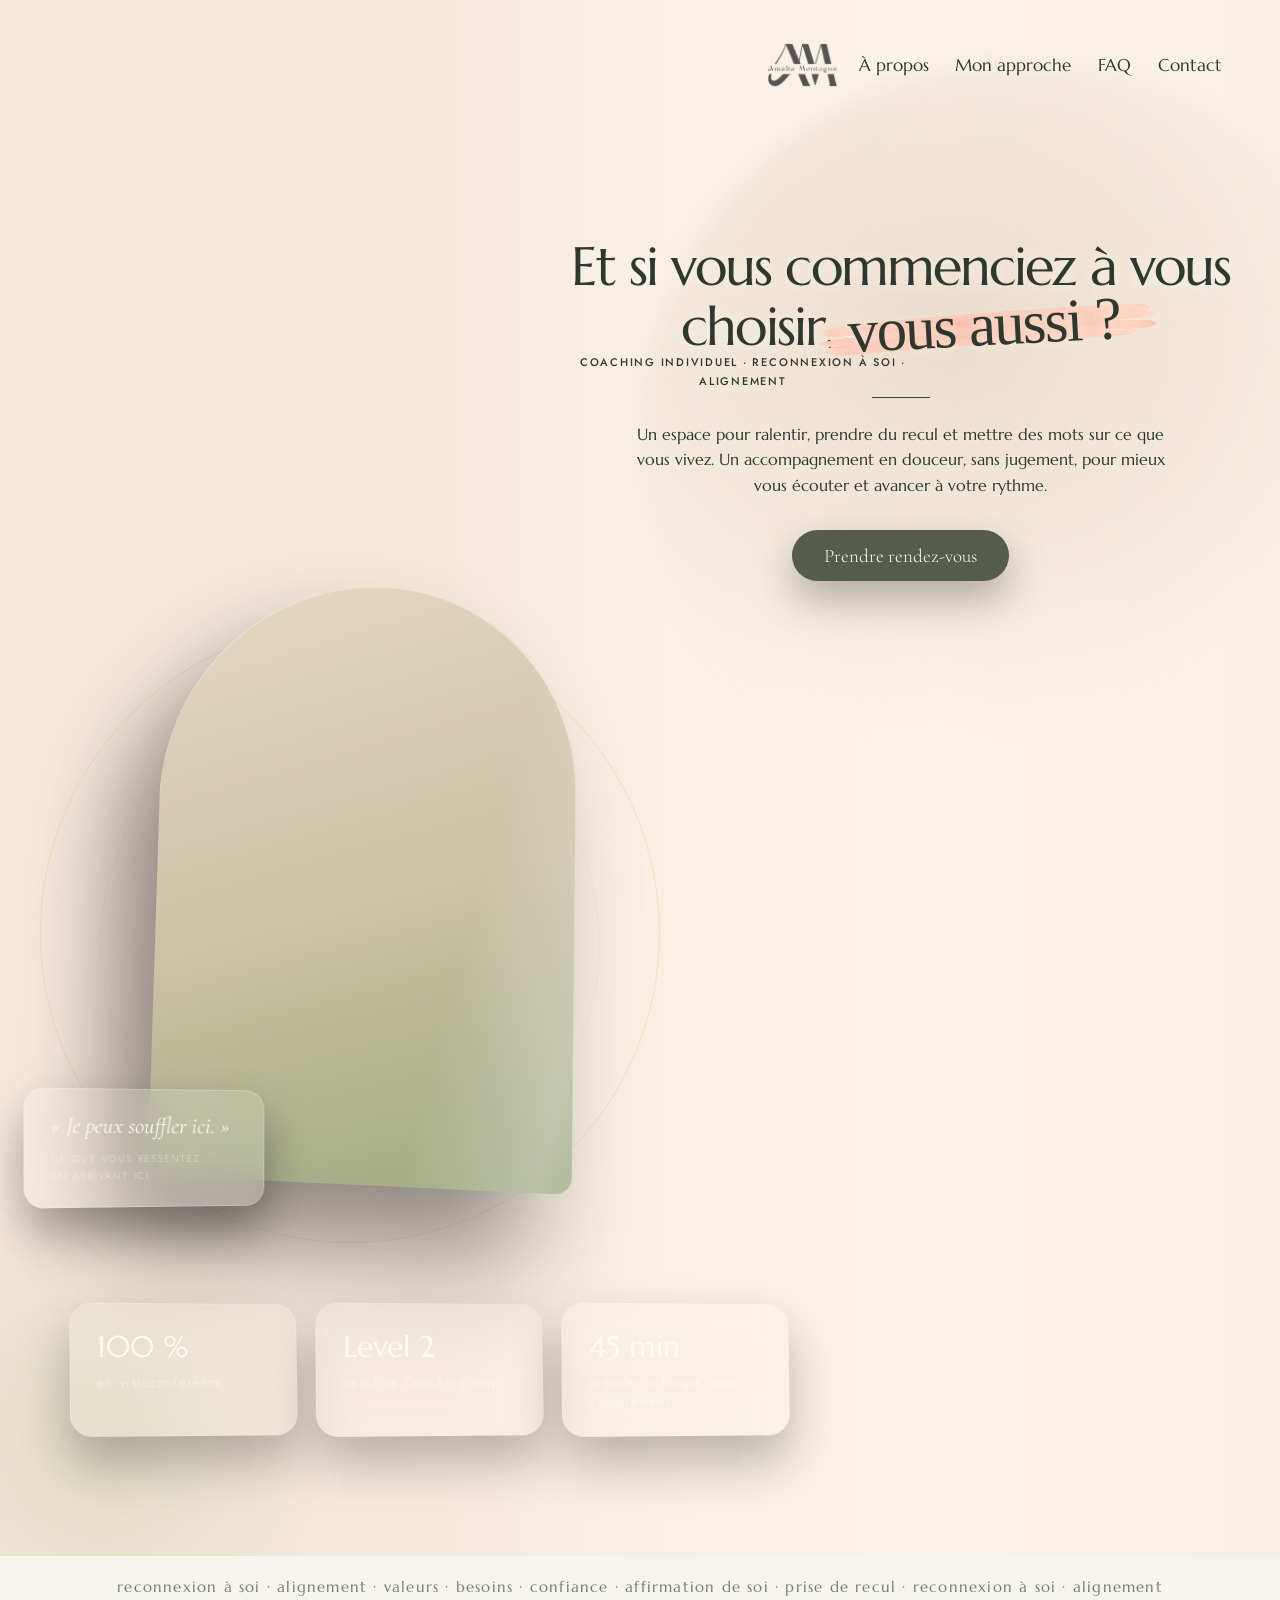
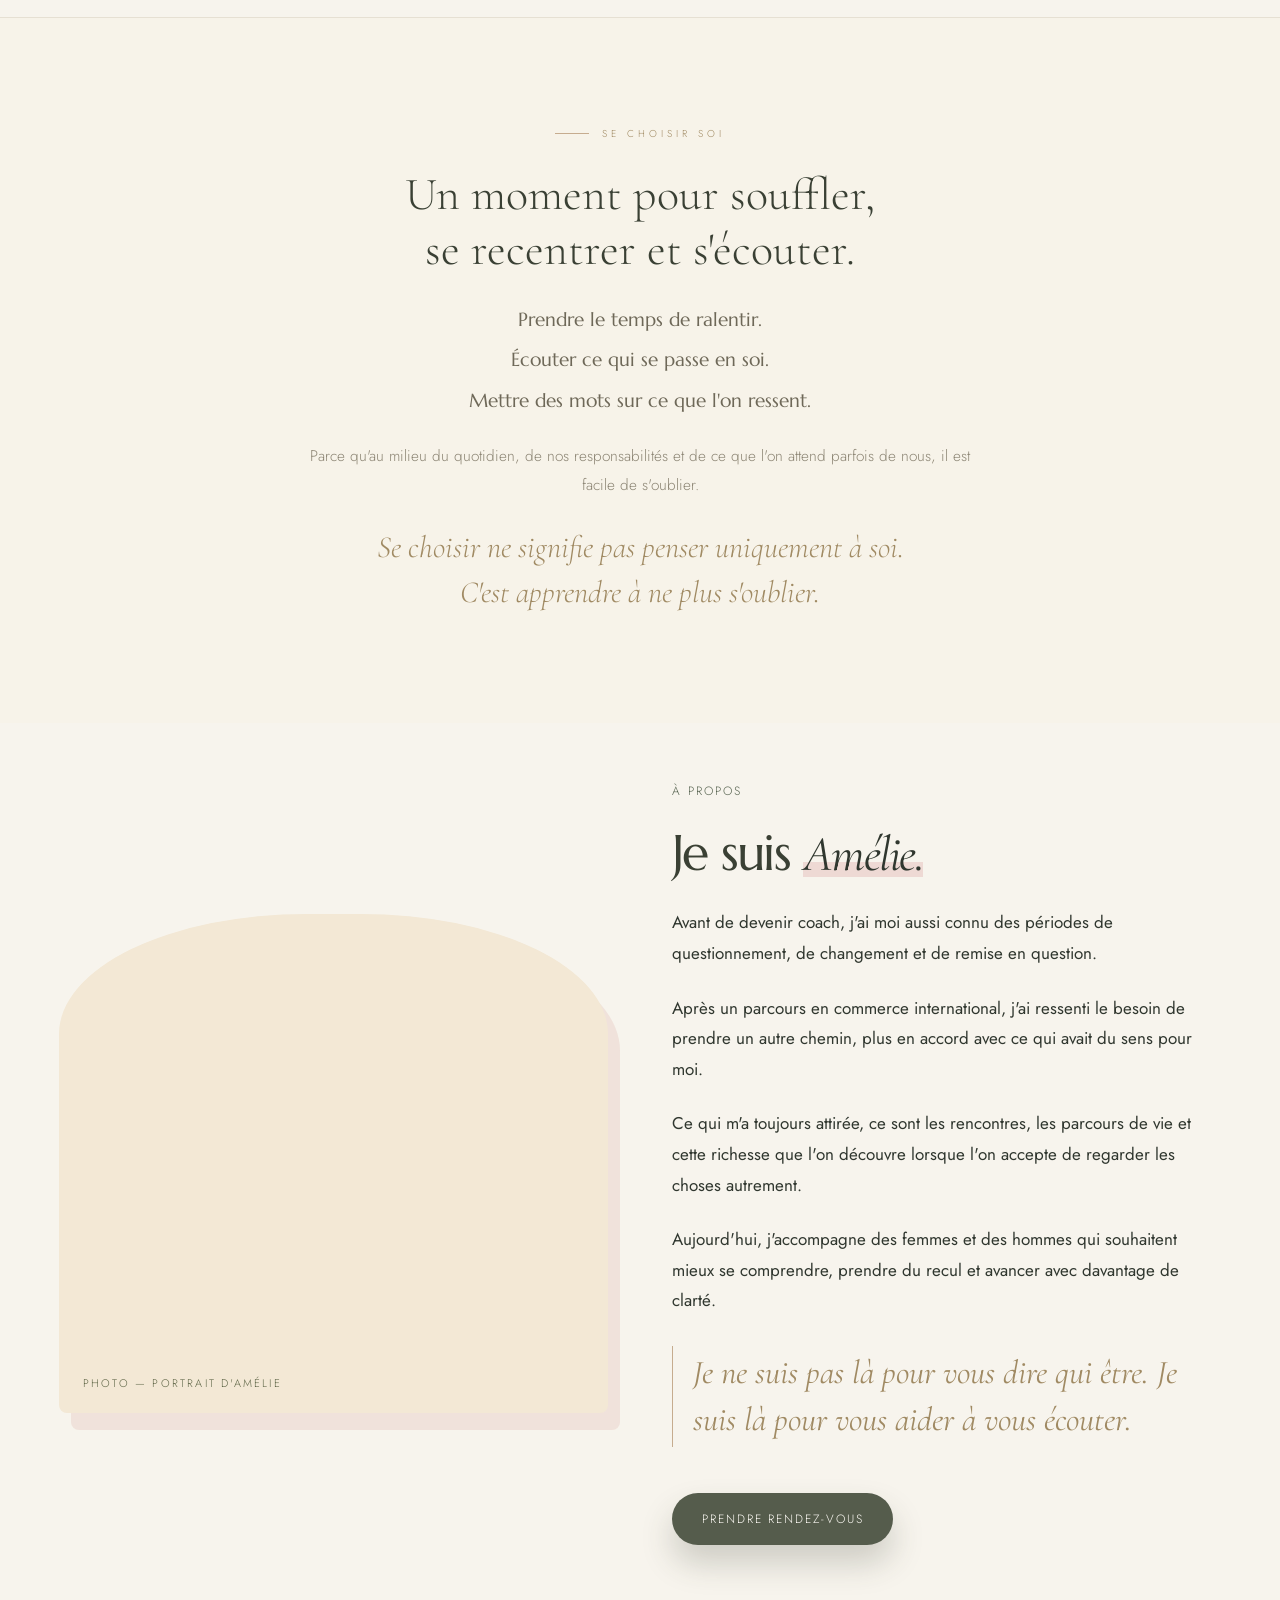
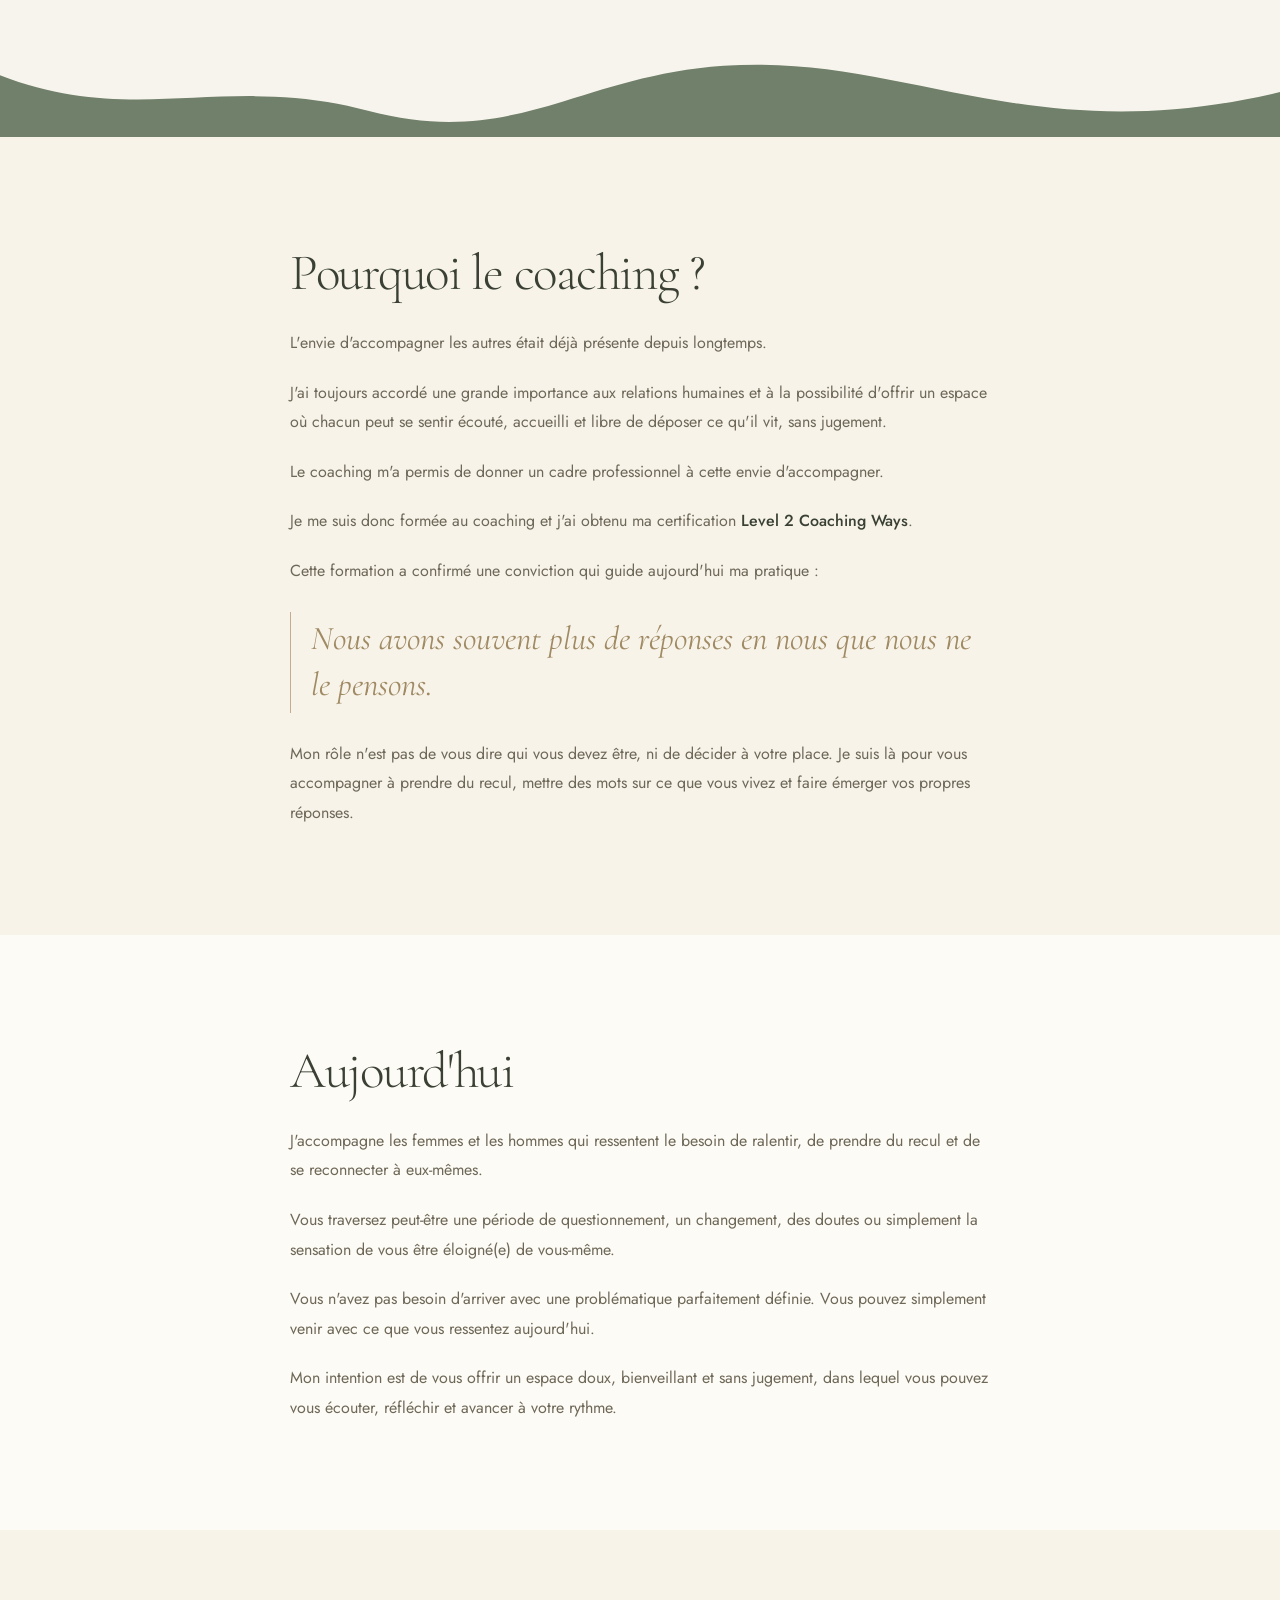
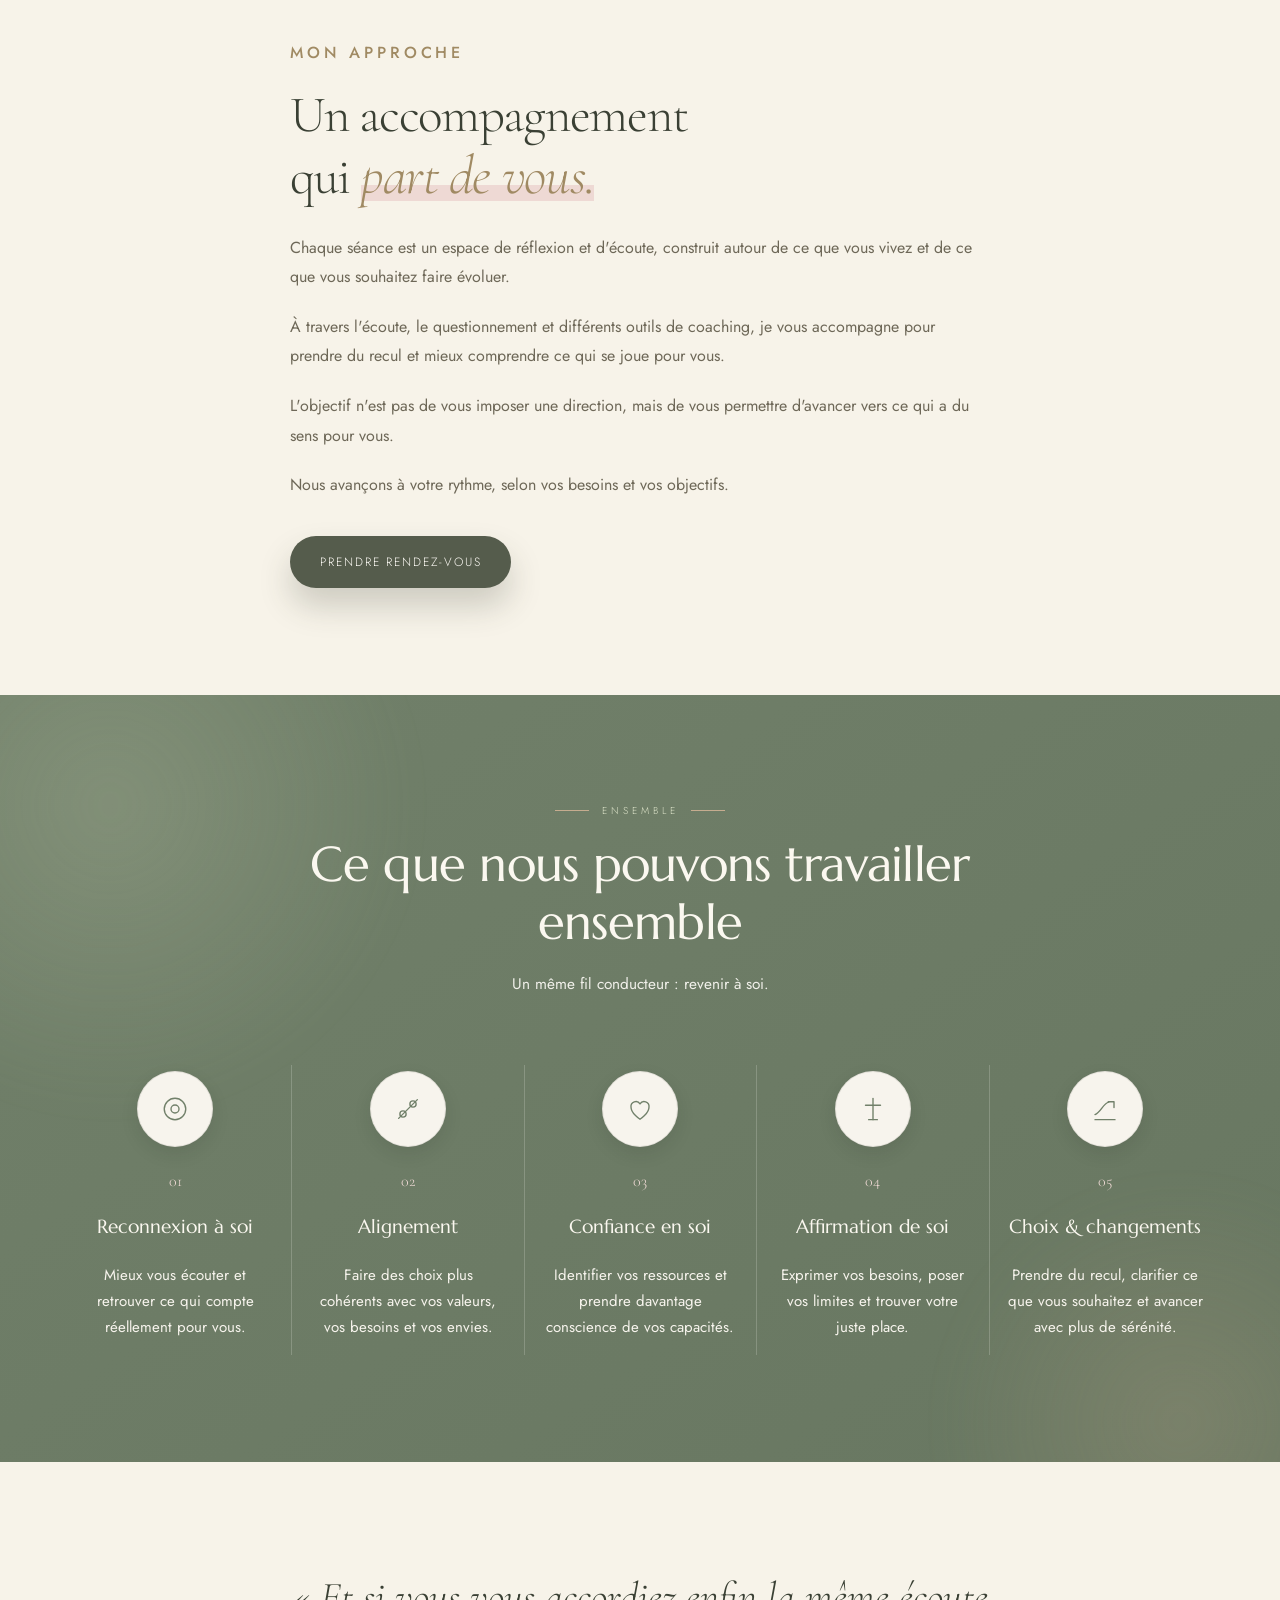
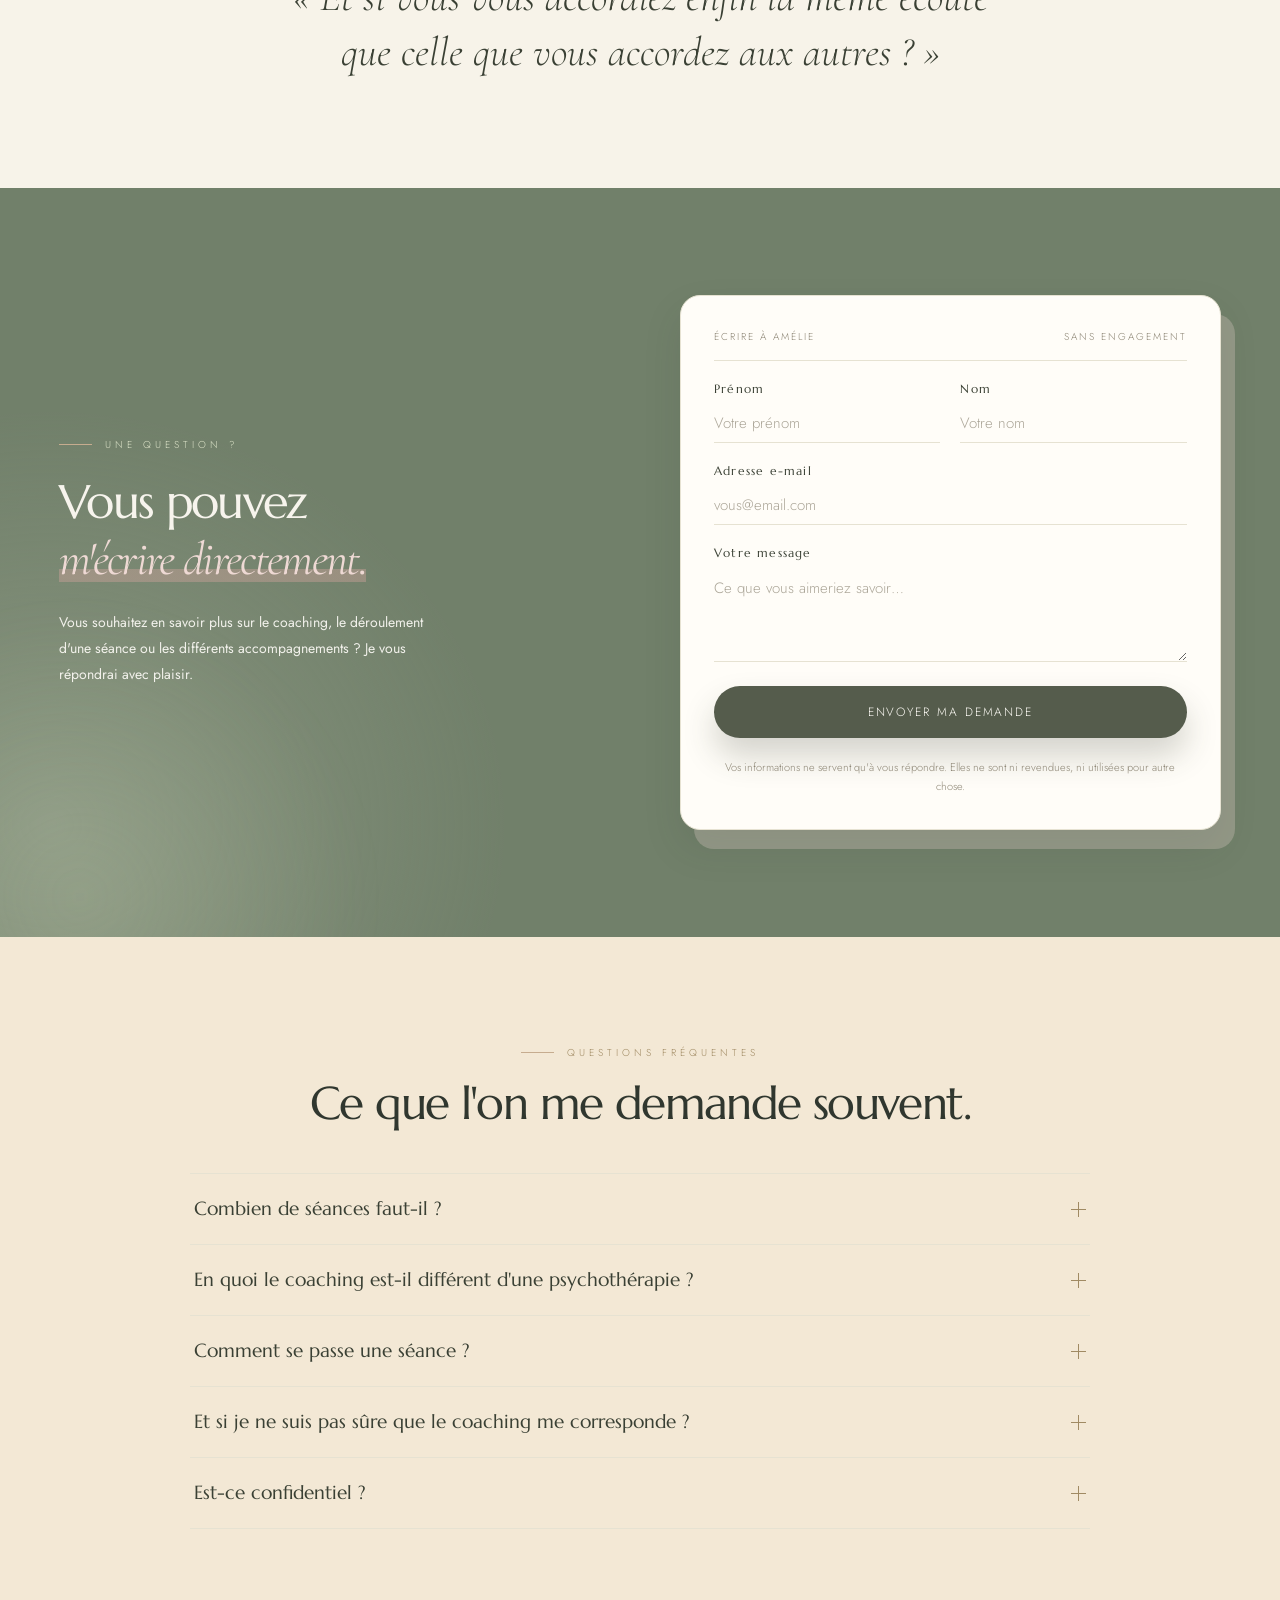
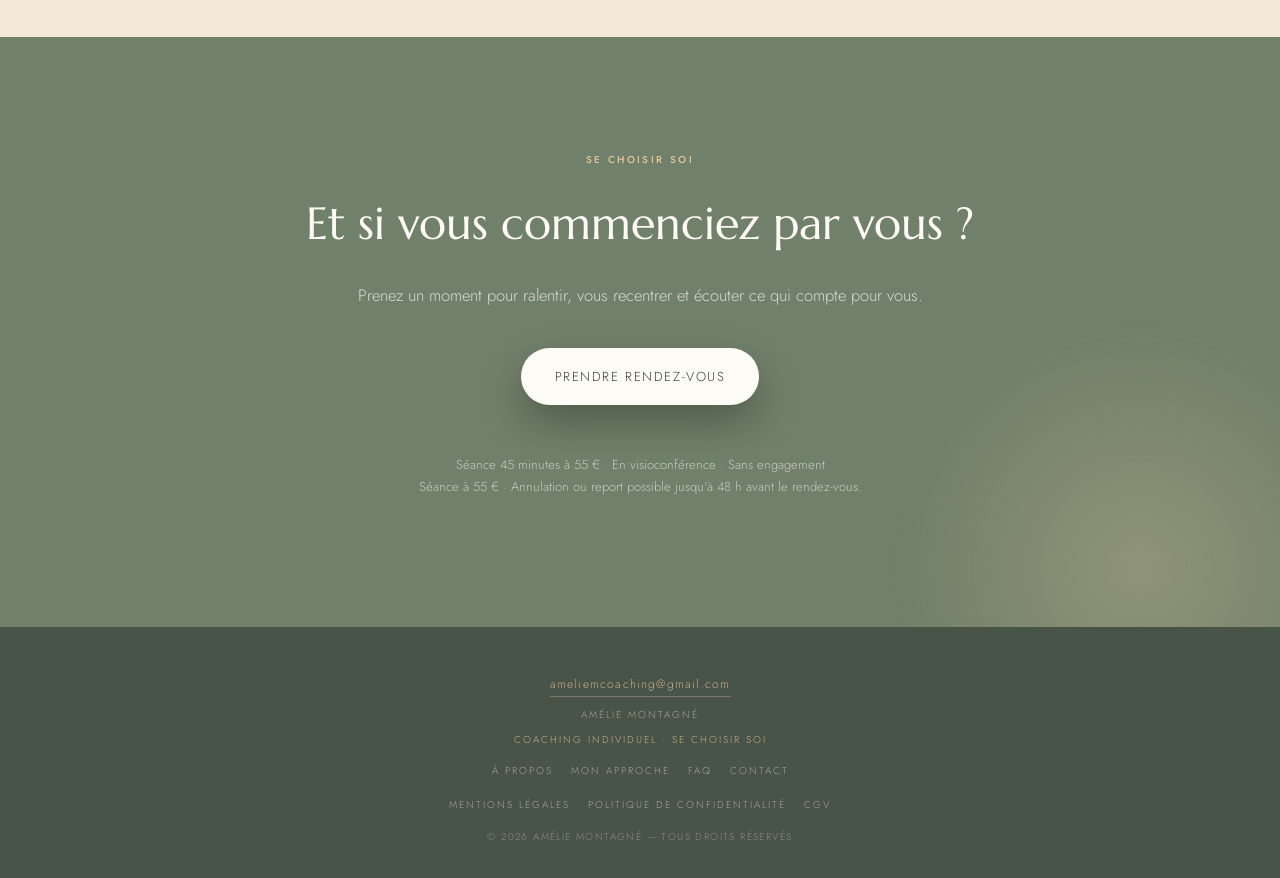
==== public/index.html @ e730d88d "Version A : les retours d'Amelie appliques a la lettre - « Je peux souffler ici » remplace par son b" ====
<!DOCTYPE html>
<html lang="fr">
<head>
<meta charset="utf-8">
<meta name="viewport" content="width=device-width, initial-scale=1, viewport-fit=cover">
<title>Amélie Montagné — Coaching individuel · Se choisir soi</title>
<meta name="description" content="Un espace pour ralentir, prendre du recul et mettre des mots sur ce que vous vivez. Coaching individuel en visioconférence, certifiée Level 2 Coaching Ways.">
<meta name="robots" content="noindex, nofollow">
<meta name="theme-color" content="#474E3F">
<link rel="icon" href="favicon-v1.png">
<link rel="preconnect" href="https://fonts.googleapis.com">
<link rel="preconnect" href="https://fonts.gstatic.com" crossorigin>
<link href="https://fonts.googleapis.com/css2?family=Cormorant+Garamond:ital,wght@0,300;0,400;1,300&family=Jost:wght@300;400;500&family=Marcellus&display=swap" rel="stylesheet">
<link rel="stylesheet" href="tokens.css">
<link rel="stylesheet" href="styles.css">
<link rel="stylesheet" href="content.css">
</head>
<body>

<div class="page">
  <!-- ========== NAV — page unique, liens par ancres ========== -->
  <div class="nav-wrap" id="nav">
    <header class="nav">
      <div class="nav-bar">
        <a class="nav-brand" href="#accueil">
          <img class="nav-lockup" src="logo-lockup-ivoire-v2.png" alt="Amélie Montagné" width="600" height="378">
        </a>
        <nav class="nav-links" aria-label="Navigation principale">
          <a href="#a-propos">À propos</a>
          <a href="#approche">Mon approche</a>
          <a href="#faq">FAQ</a>
          <a href="#contact">Contact</a>
        </nav>
        <a class="nav-cta js-book" href="#" aria-disabled="true">Prendre rendez-vous</a>
        <button class="burger" type="button" aria-label="Ouvrir le menu" aria-expanded="false" aria-controls="menu">
          <span></span><span></span>
        </button>
      </div>
    </header>
  </div>

  <!-- ========== 1. HERO ========== -->
  <section class="hero" id="accueil">
    <span class="halo halo--a"></span>
    <span class="halo halo--b"></span>

    <div class="hero-in">
      <div class="hero-text">
        <p class="eyebrow eyebrow--hero"><span class="rule"></span>Coaching individuel · Reconnexion à soi · Alignement</p>
        <h1 class="hero-title">Et si vous commenciez à vous choisir, <em>vous aussi&nbsp;?</em></h1>
        <p class="hero-lead">Un espace pour ralentir, prendre du recul et mettre des mots sur ce que vous vivez. Un accompagnement en douceur, sans jugement, pour mieux vous écouter et avancer à votre rythme.</p>
        <div class="hero-cta">
          <a class="btn btn--ivory js-book" href="#" aria-disabled="true">Prendre rendez-vous</a>
        </div>
      </div>
      <div class="hero-visual" aria-hidden="true">
        <div class="hv-ring"><span></span></div>
        <div class="hv-dash"></div>
        <div class="hv-arch-float"><div class="hv-arch"></div></div>
        <div class="hv-quote">
          <b>« Je peux souffler ici. »</b>
          <span>Ce que vous ressentez<br>en arrivant ici</span>
        </div>
      </div>

      <ul class="hero-facts">
        <li><b>100 %</b><span class="only-desktop">en visioconférence</span><span class="only-mobile">en visio</span></li>
        <li><b>Level 2</b><span class="only-desktop">certifiée Coaching Ways</span><span class="only-mobile">certifiée</span></li>
        <li><b>45 min</b><span class="only-desktop">premier échange, sans engagement</span><span class="only-mobile">1er échange</span></li>
      </ul>
  </section>

  <!-- ========== 2. BANDEAU ========== -->
  <div class="band">
    <p class="only-desktop">reconnexion à soi · alignement · valeurs · besoins · confiance · affirmation de soi · prise de recul · reconnexion à soi · alignement</p>
    <p class="only-mobile">valeurs · besoins · confiance · alignement</p>
  </div>

  <!-- ========== 3. SE CHOISIR SOI ========== -->
  <!-- Texte d'Amélie du 20 sept. 2026. Il absorbe l'ancienne section 7,
       dont les deux phrases finales étaient les mêmes : elle est supprimée. -->
  <section class="choisir" aria-labelledby="choisir-title">
    <p class="eyebrow eyebrow--ocre"><span class="rule"></span>Se choisir soi</p>
    <h2 class="choisir-title" id="choisir-title">Un moment pour souffler, se recentrer et s'écouter.</h2>
    <ul class="choisir-list">
      <li>Prendre le temps de ralentir.</li>
      <li>Écouter ce qui se passe en soi.</li>
      <li>Mettre des mots sur ce que l'on ressent.</li>
    </ul>
    <p class="choisir-p">Parce qu'au milieu du quotidien, de nos responsabilités et de ce que l'on attend parfois de nous, il est facile de s'oublier.</p>
    <p class="choisir-end">Se choisir ne signifie pas penser uniquement à soi.<br>C'est apprendre à ne plus s'oublier.</p>
  </section>

  <!-- ========== 4. À PROPOS ========== -->
  <section class="about" id="a-propos">
    <!-- Portrait réel à ajouter lorsqu'il sera disponible. -->
    <figure class="about-visual"><span>Photo — portrait d'Amélie</span></figure>
    <div class="about-text">
      <p class="eyebrow eyebrow--light"><span class="rule"></span>À propos</p>
      <h2 class="about-title">Je suis <em>Amélie.</em></h2>
      <p class="about-p1">Avant de devenir coach, j'ai moi aussi connu des périodes de questionnement, de changement et de remise en question.</p>
      <p class="about-p2">Après un parcours en commerce international, j'ai ressenti le besoin de prendre un autre chemin, plus en accord avec ce qui avait du sens pour moi.</p>
      <p class="about-p2">Ce qui m'a toujours attirée, ce sont les rencontres, les parcours de vie et cette richesse que l'on découvre lorsque l'on accepte de regarder les choses autrement.</p>
      <p class="about-p2">Aujourd'hui, j'accompagne des femmes et des hommes qui souhaitent mieux se comprendre, prendre du recul et avancer avec davantage de clarté.</p>
      <p class="pull">Je ne suis pas là pour vous dire qui être. Je suis là pour vous aider à vous écouter.</p>
      <div class="btn-row"><a class="btn btn--green js-book" href="#" aria-disabled="true">Prendre rendez-vous</a></div>
    </div>
  </section>

  <!-- ========== 5. POURQUOI LE COACHING ? ========== -->
  <section class="prose-sec prose-sec--beige" aria-labelledby="pourquoi">
    <div class="prose">
      <h2 id="pourquoi">Pourquoi le coaching&nbsp;?</h2>
      <p>L'envie d'accompagner les autres était déjà présente depuis longtemps.</p>
      <p>J'ai toujours accordé une grande importance aux relations humaines et à la possibilité d'offrir un espace où chacun peut se sentir écouté, accueilli et libre de déposer ce qu'il vit, sans jugement.</p>
      <p>Le coaching m'a permis de donner un cadre professionnel à cette envie d'accompagner.</p>
      <p>Je me suis donc formée au coaching et j'ai obtenu ma certification <b>Level 2 Coaching Ways</b>.</p>
      <p>Cette formation a confirmé une conviction qui guide aujourd'hui ma pratique&nbsp;:</p>
      <p class="pull">Nous avons souvent plus de réponses en nous que nous ne le pensons.</p>
      <p>Mon rôle n'est pas de vous dire qui vous devez être, ni de décider à votre place. Je suis là pour vous accompagner à prendre du recul, mettre des mots sur ce que vous vivez et faire émerger vos propres réponses.</p>
    </div>
  </section>

  <!-- ========== 6. AUJOURD'HUI ========== -->
  <section class="prose-sec" aria-labelledby="aujourdhui">
    <div class="prose">
      <h2 id="aujourdhui">Aujourd'hui</h2>
      <p>J'accompagne les femmes et les hommes qui ressentent le besoin de ralentir, de prendre du recul et de se reconnecter à eux-mêmes.</p>
      <p>Vous traversez peut-être une période de questionnement, un changement, des doutes ou simplement la sensation de vous être éloigné(e) de vous-même.</p>
      <p>Vous n'avez pas besoin d'arriver avec une problématique parfaitement définie. Vous pouvez simplement venir avec ce que vous ressentez aujourd'hui.</p>
      <p>Mon intention est de vous offrir un espace doux, bienveillant et sans jugement, dans lequel vous pouvez vous écouter, réfléchir et avancer à votre rythme.</p>
    </div>
  </section>

  <!-- ========== 8. MON APPROCHE ========== -->
  <section class="prose-sec prose-sec--beige" id="approche" aria-labelledby="approche-title">
    <div class="prose">
      <p class="eyebrow eyebrow--light">Mon approche</p>
      <h2 id="approche-title">Un accompagnement qui <em>part de vous.</em></h2>
      <p>Chaque séance est un espace de réflexion et d'écoute, construit autour de ce que vous vivez et de ce que vous souhaitez faire évoluer.</p>
      <p>À travers l'écoute, le questionnement et différents outils de coaching, je vous accompagne pour prendre du recul et mieux comprendre ce qui se joue pour vous.</p>
      <p>L'objectif n'est pas de vous imposer une direction, mais de vous permettre d'avancer vers ce qui a du sens pour vous.</p>
      <p>Nous avançons à votre rythme, selon vos besoins et vos objectifs.</p>
      <div class="btn-row"><a class="btn btn--green js-book" href="#" aria-disabled="true">Prendre rendez-vous</a></div>
    </div>
  </section>

  <!-- ========== 9. CE QUE NOUS POUVONS TRAVAILLER ENSEMBLE ========== -->
  <section class="axes-sec" aria-labelledby="axes-title">
    <span class="halo halo--a"></span>
    <span class="halo halo--b"></span>

    <div class="axes-head">
      <p class="eyebrow eyebrow--on-green"><span class="rule"></span>Ensemble<span class="rule"></span></p>
      <h2 class="axes-title" id="axes-title">Ce que nous pouvons travailler ensemble</h2>
      <p class="axes-sub">Un même fil conducteur&nbsp;: revenir à soi.</p>
    </div>

    <div class="axes-wrap">
      <span class="axes-line" aria-hidden="true"></span>
      <ul class="axes">
        <li class="axis">
          <span class="axis-medal" aria-hidden="true">
            <svg viewBox="0 0 24 24" fill="none" stroke="#6B7360" stroke-width="1.1" stroke-linecap="round" stroke-linejoin="round"><circle cx="12" cy="12" r="8.6"></circle><circle cx="12" cy="12" r="3.2"></circle></svg>
          </span>
          <span class="axis-body">
            <span class="axis-num">01</span>
            <span class="axis-title">Reconnexion à soi</span>
            <span class="axis-desc">Mieux vous écouter et retrouver ce qui compte réellement pour vous.</span>
          </span>
        </li>
        <li class="axis">
          <span class="axis-medal" aria-hidden="true">
            <svg viewBox="0 0 24 24" fill="none" stroke="#6B7360" stroke-width="1.1" stroke-linecap="round" stroke-linejoin="round"><path d="M4.5 19.5L19.5 4.5"></path><circle cx="8" cy="16" r="2.5"></circle><circle cx="16" cy="8" r="2.5"></circle></svg>
          </span>
          <span class="axis-body">
            <span class="axis-num">02</span>
            <span class="axis-title">Alignement</span>
            <span class="axis-desc">Faire des choix plus cohérents avec vos valeurs, vos besoins et vos envies.</span>
          </span>
        </li>
        <li class="axis">
          <span class="axis-medal" aria-hidden="true">
            <svg viewBox="0 0 24 24" fill="none" stroke="#6B7360" stroke-width="1.1" stroke-linecap="round" stroke-linejoin="round"><path d="M12 20.2s-7.2-4.5-7.2-9.8A3.9 3.9 0 0 1 12 7.9a3.9 3.9 0 0 1 7.2 2.5c0 5.3-7.2 9.8-7.2 9.8z"></path></svg>
          </span>
          <span class="axis-body">
            <span class="axis-num">03</span>
            <span class="axis-title">Confiance en soi</span>
            <span class="axis-desc">Identifier vos ressources et prendre davantage conscience de vos capacités.</span>
          </span>
        </li>
        <li class="axis">
          <span class="axis-medal" aria-hidden="true">
            <svg viewBox="0 0 24 24" fill="none" stroke="#6B7360" stroke-width="1.1" stroke-linecap="round" stroke-linejoin="round"><path d="M12 3.5v17"></path><path d="M6 9h12"></path><path d="M8.5 20.5h7"></path></svg>
          </span>
          <span class="axis-body">
            <span class="axis-num">04</span>
            <span class="axis-title">Affirmation de soi</span>
            <span class="axis-desc">Exprimer vos besoins, poser vos limites et trouver votre juste place.</span>
          </span>
        </li>
        <li class="axis">
          <span class="axis-medal" aria-hidden="true">
            <svg viewBox="0 0 24 24" fill="none" stroke="#6B7360" stroke-width="1.1" stroke-linecap="round" stroke-linejoin="round"><path d="M4 16.5c4.5-1.6 6.5-9 11-10"></path><path d="M14.6 6.2h4.6v4.6"></path><path d="M4 20.5h16"></path></svg>
          </span>
          <span class="axis-body">
            <span class="axis-num">05</span>
            <span class="axis-title">Choix &amp; changements</span>
            <span class="axis-desc">Prendre du recul, clarifier ce que vous souhaitez et avancer avec plus de sérénité.</span>
          </span>
        </li>
      </ul>
    </div>
  </section>

  <!-- ========== 10. UNE PAUSE POUR VOUS ========== -->
  <section class="pause" aria-labelledby="pause-title">
    <p class="pause-quote" id="pause-title">«&nbsp;Et si vous vous accordiez enfin la même écoute que celle que vous accordez aux autres&nbsp;?&nbsp;»</p>
  </section>

  <!-- ========== 11. UNE QUESTION ? ========== -->
  <section class="contact" id="contact">
    <span class="halo halo--a"></span>

    <div class="contact-in">
      <div class="contact-intro">
        <p class="eyebrow eyebrow--on-green"><span class="rule"></span>Une question&nbsp;?</p>
        <h2 class="contact-title">Vous pouvez <em>m'écrire directement.</em></h2>
        <p class="contact-lead">Vous souhaitez en savoir plus sur le coaching, le déroulement d'une séance ou les différents accompagnements&nbsp;? Je vous répondrai avec plaisir.</p>
      </div>

      <form class="contact-form" name="contact" method="POST" action="/" data-netlify="true" netlify-honeypot="bot-field">
        <input type="hidden" name="form-name" value="contact">
        <p class="cf-hp"><label>Laissez ce champ vide <input name="bot-field" tabindex="-1" autocomplete="off"></label></p>

        <div class="cf-head">
          <span>Écrire à Amélie</span>
          <span>Sans engagement</span>
        </div>

        <div class="cf-grid">
          <div class="cf-field">
            <label for="cf-prenom">Prénom</label>
            <input id="cf-prenom" name="prenom" type="text" autocomplete="given-name" placeholder="Votre prénom" required>
          </div>
          <div class="cf-field">
            <label for="cf-nom">Nom</label>
            <input id="cf-nom" name="nom" type="text" autocomplete="family-name" placeholder="Votre nom" required>
          </div>
        </div>

        <div class="cf-field">
          <label for="cf-email">Adresse e-mail</label>
          <input id="cf-email" name="email" type="email" autocomplete="email" placeholder="vous@email.com" required>
        </div>

        <div class="cf-field">
          <label for="cf-message">Votre message</label>
          <textarea id="cf-message" name="message" rows="3" placeholder="Ce que vous aimeriez savoir…" required></textarea>
        </div>

        <button class="btn btn--green cf-submit" type="submit">Envoyer ma demande</button>
        <p class="cf-note">Vos informations ne servent qu'à vous répondre. Elles ne sont ni revendues, ni utilisées pour autre chose.</p>
        <p class="cf-status" role="status" aria-live="polite"></p>
      </form>
    </div>
  </section>

  <!-- ========== 12. FAQ ========== -->
  <section class="faq" id="faq">
    <div class="faq-in">
      <div class="faq-head">
        <p class="eyebrow eyebrow--ocre"><span class="rule"></span>Questions fréquentes</p>
        <h2 class="faq-title">Ce que l'on me demande souvent.</h2>
      </div>

      <div class="faq-list">
        <details class="faq-item">
          <summary>Combien de séances faut-il&nbsp;?</summary>
          <div class="faq-answer">
            <p>Il n'y a pas de nombre défini. Certaines personnes ont besoin de quelques séances, d'autres souhaitent être accompagnées plus longtemps.</p>
            <p>Nous définissons ensemble le rythme qui vous convient et vous restez libre de l'adapter.</p>
          </div>
        </details>

        <details class="faq-item">
          <summary>En quoi le coaching est-il différent d'une psychothérapie&nbsp;?</summary>
          <div class="faq-answer">
            <p>Le coaching est tourné vers votre situation actuelle et ce que vous souhaitez faire évoluer. <strong>Il ne soigne pas et ne remplace pas une psychothérapie ou un accompagnement médical.</strong></p>
            <p>Si votre situation nécessite un accompagnement thérapeutique, je vous orienterai vers le professionnel adapté.</p>
          </div>
        </details>

        <details class="faq-item">
          <summary>Comment se passe une séance&nbsp;?</summary>
          <div class="faq-answer">
            <p>Une séance dure une heure et se déroule en visioconférence.</p>
            <p>Vous pouvez déposer ce qui vous préoccupe, puis nous explorons ensemble votre situation à travers l'écoute et le questionnement.</p>
            <p>Mon rôle n'est pas de vous dire quoi faire, mais de vous accompagner dans votre réflexion.</p>
          </div>
        </details>

        <details class="faq-item">
          <summary>Et si je ne suis pas sûre que le coaching me corresponde&nbsp;?</summary>
          <div class="faq-answer">
            <p>C'est justement le rôle du premier échange.</p>
            <p>Il nous permet de faire connaissance, de comprendre votre besoin et de voir si mon accompagnement peut vous correspondre. Il est sans engagement.</p>
          </div>
        </details>

        <details class="faq-item">
          <summary>Est-ce confidentiel&nbsp;?</summary>
          <div class="faq-answer">
            <p>Oui. Les échanges sont confidentiels et restent dans le cadre de l'accompagnement, dans le respect des principes déontologiques liés à ma pratique.</p>
          </div>
        </details>
      </div>
    </div>
  </section>

  <!-- ========== 13. PRENDRE RENDEZ-VOUS ========== -->
  <section class="final" aria-labelledby="final-title">
    <div class="final-orb" aria-hidden="true"></div>
    <span class="halo halo--a"></span>
    <p class="eyebrow final-eyebrow">Se choisir soi</p>
    <h2 class="final-title" id="final-title">Et si vous commenciez par vous&nbsp;?</h2>
    <p class="final-lead">Prenez un moment pour ralentir, vous recentrer et écouter ce qui compte pour vous.</p>
    <div class="final-row">
      <a class="btn btn--ivory js-book" href="#" aria-disabled="true">Prendre rendez-vous</a>
    </div>
    <!-- Mode de fixation du tarif : la loi l'exige des lors que le prix
         total ne peut pas etre donne d'avance. -->
    <p class="book-terms">Séance 45 minutes à 55&nbsp;€ · En visioconférence · Sans engagement<br>Séance à 55&nbsp;€ · Annulation ou report possible jusqu'à 48&nbsp;h avant le <span class="nowrap">rendez-vous</span>.</p>
  </section>

  <footer class="foot">
    <ul class="foot-social" id="foot-social" hidden>
      <li><a class="foot-ico" data-net="instagram" href="#" aria-label="Instagram" rel="noopener" target="_blank">
        <svg viewBox="0 0 24 24" width="18" height="18" fill="none" stroke="currentColor" stroke-width="1.4" aria-hidden="true"><rect x="3" y="3" width="18" height="18" rx="5"></rect><circle cx="12" cy="12" r="4"></circle><circle cx="17.2" cy="6.8" r="1.1" fill="currentColor" stroke="none"></circle></svg>
      </a></li>
      <li><a class="foot-ico" data-net="facebook" href="#" aria-label="Facebook" rel="noopener" target="_blank">
        <svg viewBox="0 0 24 24" width="18" height="18" fill="none" stroke="currentColor" stroke-width="1.4" aria-hidden="true"><path d="M14.5 8.5V6.9c0-.8.3-1.4 1.5-1.4h1.4V2.6c-.6-.1-1.4-.1-2.3-.1-2.4 0-3.9 1.4-3.9 4v2h-2.6v3h2.6v8h3.3v-8h2.5l.4-3z"></path></svg>
      </a></li>
    </ul>

    <a class="foot-mail" id="foot-mail" href="#" hidden></a>

    <span>Amélie Montagné</span>
    <span>Coaching individuel · Se choisir soi</span>

    <nav class="foot-links" aria-label="Navigation du site">
      <a href="#a-propos">À propos</a>
      <a href="#approche">Mon approche</a>
      <a href="#faq">FAQ</a>
      <a href="#contact">Contact</a>
    </nav>

    <nav class="foot-links" aria-label="Liens légaux">
      <a href="mentions-legales.html">Mentions légales</a>
      <a href="mentions-legales.html#donnees">Politique de confidentialité</a>
      <!-- Les CGV restent a ecrire : lien inerte plutot que lien mort. -->
      <a href="#" aria-disabled="true">CGV</a>
    </nav>

    <p class="foot-copy">© 2026 Amélie Montagné — Tous droits réservés</p>
  </footer>

</div>

<!-- ========== Menu mobile — identique sur toutes les pages ========== -->
<div class="menu" id="menu" role="dialog" aria-modal="true" aria-label="Menu">
  <div class="menu-top">
    <img class="menu-lockup" src="logo-lockup-ivoire-v2.png" alt="Amélie Montagné" width="600" height="378">
    <button class="menu-close" type="button" aria-label="Fermer le menu">
      <svg width="22" height="22" viewBox="0 0 24 24" fill="none" stroke="#FBF8F0" stroke-width="1.2" stroke-linecap="round"><path d="M5 5l14 14M19 5L5 19"></path></svg>
    </button>
  </div>
  <nav class="menu-links" aria-label="Navigation mobile">
    <a href="#a-propos">À propos</a>
    <a href="#approche">Mon approche</a>
    <a href="#faq">FAQ</a>
    <a href="#contact">Contact</a>
  </nav>
  <a class="menu-cta js-book" href="#" aria-disabled="true">Prendre rendez-vous</a>
</div>

<script src="site.js"></script>
</body>
</html>
---- public/tokens.css ----
/*
  Design tokens extraits du site "Amélie Montagné — Se choisir soi"
  (maquette Quattro Visual : https://www.quattrovisual.com/amelie-montagne-maquette1)
  Extraction fidèle des custom properties CSS trouvées dans :root.
  À coller tel quel en haut de votre feuille de style principale.
*/

:root {
  /* Direction artistique Se choisir soi : photo chaude, sauge et accent feutre */
  --art-cream: #F7F4ED;
  --art-beige: #F3E8D5;
  --art-sage: #71806A;
  --art-sage-light: #A7B29D;
  --art-pink: #D9A6A0;
  --art-pink-light: #EED9D4;
  --art-ink: #30372F;
  /* Lotus noir fourni : 1 = noir d'origine ; 0.78 l'adoucit pour se fondre dans la teinte du logo. */
  --hero-lotus-opacity: .78;
  /* Photo principale : 1 = rendu d'origine ; moins de 1 = effet atténué */
  --hero-brightness: 1;
  --hero-saturation: 1;
  /* Premier écran, sur ordinateur : baissez ces tailles pour alléger les blocs rouge et vert. */
  --hero-logo-size: clamp(36px, 3.35vw, 52px);  /* Nom Amélie Montagné */
  --hero-title-size: clamp(44px, 4.25vw, 61px); /* Grand titre à droite */
  --hero-copy-size: clamp(16px, 1.28vw, 19px); /* Paragraphe sous le titre */
  --hero-button-size: 19px;                    /* Texte du bouton vert */
  /* Position du bloc vert : augmentez le décalage pour le pousser à droite. */
  --hero-text-right-shift: 50px;
  /* Distance depuis le haut : augmentez-la pour éloigner le titre du logo. */
  --hero-text-start: 214px;
  /* Espace entre le lotus et « Coaching individuel · … » : baissez-le pour rapprocher le texte. */
  --hero-tagline-gap: 14px;
  /* Verts (couleur de marque) */
  --green-brand:   #555C4C;
  --green-deep:    #4C5343;
  --green-light:   #6E7663;
  --green-darkest: #3F463A;

  /* Encre / textes */
  --ink:       #3A4034;
  --text:      #6E6858;
  --text-soft: #8C8574;

  /* Fonds clairs */
  --ivory:      #FBF8F0;
  --ivory-alt:  #FDFBF5;
  --beige:      #F7F3E9;
  --beige-deep: #EFEADC;
  --line:       #E6E2D2;

  /* Accents */
  --taupe:      #C6AC8F;
  --ocre-dark:  #A08A63;
  --ocre-light: #E3C79A;
  --sage:       #DCE2C8;
  --sage-chip:  #DDE3CB;

  /* Placeholders (utilisés pour les zones photo) */
  --ph-1: #E4D9C4;
  --ph-2: #CFD6BB;
  --ph-3: #C9C2A6;
  --ph-4: #9EA882;

  /* Texte/overlay sur fond vert */
  --on-green:      #FBF8F0;
  --on-green-soft: rgba(251,248,240,.78);
  --on-green-mute: rgba(251,248,240,.62);
  --hair-green:    rgba(251,248,240,.16);
  --hair-light:    rgba(58,64,52,.12);

  /* Effet verre / glassmorphism (cartes du hero) */
  --glass-bg:     rgba(251,248,240,.10);
  --glass-border: rgba(251,248,240,.18);

  /* Rythme / espacements responsives */
  --sec-x: clamp(26px, 4.6vw, 60px);
  --sec-y: clamp(66px, 8.4vw, 120px);
  --nav-x: clamp(16px, 3.5vw, 50px);
  --nav-y: clamp(16px, 2.4vw, 34px);

  /* Easing des transitions */
  --ease: cubic-bezier(.4,0,.2,1);
}

/*
  Polices (Google Fonts) réellement utilisées par le site — 3 familles :
  - Jost, sans-serif                 → corps de texte / UI
  - Marcellus, serif                 → titres
  - "Cormorant Garamond", serif      → citations en italique (ex: « Je peux souffler ici. »)

  (Note : "Inter" et "Roboto Mono" apparaissent aussi dans le CSS calculé de
  l'onglet, mais via des @font-face pointant vers "chrome-extension://" —
  ce sont des polices injectées par une extension du navigateur, pas par le
  site lui-même. Ignorez-les.)

  Le <link> Google Fonts exact (avec les bonnes graisses) est déjà dans le
  <head> de index.html si vous avez copié le code source de la page :
  https://fonts.googleapis.com/css2?family=Cormorant+Garamond:ital,wght@0,300;0,400;1,300&family=Jost:wght@300;400;500&family=Marcellus&display=swap
*/
---- public/styles.css ----
/* ============================================================
   Amelie Montagne — maquette 1 « Aura »
   Feuille de style principale.
   Les variables (:root) vivent dans tokens.css, charge AVANT ce fichier.
   Desktop >= 1024px · mobile < 1024px (elargi a 720px entre 768 et 1023)
   ============================================================ */

/* ---------- Reset ---------- */
*,*::before,*::after{box-sizing:border-box}
html{
  overflow-x:clip;              /* clip (et non hidden) : ne casse pas position:sticky */
  scroll-behavior:smooth;
  -webkit-text-size-adjust:100%;
}
body{
  margin:0;
  font-family:'Jost',sans-serif;
  font-weight:300;
  background:var(--green-darkest);
  color:var(--text);
  -webkit-font-smoothing:antialiased;
}
img{display:block;max-width:100%}
svg{display:block}
h1,h2,h3,p,figure,ul,li{margin:0;padding:0}
ul{list-style:none}
a{color:inherit;text-decoration:none}
button{font:inherit;color:inherit;background:none;border:0;padding:0;cursor:pointer}
[id]{scroll-margin-top:120px}

/* ---------- Animations ---------- */
@keyframes floatA{0%,100%{transform:translateY(0)}50%{transform:translateY(-18px)}}
@keyframes floatB{0%,100%{transform:translateY(0) rotate(-2deg)}50%{transform:translateY(-26px) rotate(-2deg)}}
@keyframes spinSlow{to{transform:rotate(360deg)}}
@keyframes sheen{0%{background-position:-60% 0}100%{background-position:160% 0}}
@keyframes menuIn{from{opacity:0}to{opacity:1}}

/* ---------- Page ---------- */
.page{
  max-width:1440px;
  margin:0 auto;
  background:var(--ivory-alt);
  position:relative;
}

/* ============================================================
   NAV — sticky sans bug
   height:0 => la barre ne consomme aucune hauteur de flux et
   reste collee en haut. Aucun ancetre en overflow:hidden.
   ============================================================ */
.nav-wrap{
  position:sticky;
  top:0;
  z-index:60;
  height:0;                       /* pas de saut de layout */
  pointer-events:none;
}
.nav{
  pointer-events:auto;
  margin:0 var(--nav-x);
  padding-top:calc(var(--nav-y) + env(safe-area-inset-top, 0px));
}
.nav-bar{
  display:flex;
  align-items:center;
  justify-content:space-between;
  gap:20px;
  padding:14px 22px 14px 26px;
  border-radius:99px;
  background:var(--glass-bg);
  border:1px solid var(--glass-border);
  -webkit-backdrop-filter:blur(14px);
  backdrop-filter:blur(14px);
  transition:background .2s var(--ease), box-shadow .2s var(--ease), border-color .2s var(--ease);
}
.nav-wrap.is-scrolled .nav-bar{
  background:rgba(71,78,63,.82);
  border-color:rgba(251,248,240,.14);
  box-shadow:0 8px 24px rgba(20,24,16,.25);
}
.nav-brand{display:flex;align-items:center;gap:14px;min-width:0}
.nav-lockup{height:46px;width:auto;flex:none}
.menu-lockup{height:38px;width:auto;flex:none}
.nav-links{
  display:flex;gap:26px;
  font-size:12px;letter-spacing:.16em;text-transform:uppercase;
  color:rgba(253,251,245,.78);
}
.nav-links a{transition:color .18s var(--ease)}
.nav-links a:hover{color:var(--ivory-alt)}
.nav-cta{
  background:var(--ivory-alt);color:var(--ink);
  font-size:12px;letter-spacing:.16em;text-transform:uppercase;
  padding:12px 22px;border-radius:99px;white-space:nowrap;
  transition:background .18s var(--ease);
}
.nav-cta:hover{background:#F2ECDD}
.burger{display:none;flex-direction:column;gap:5px;padding:8px 4px}
.burger span{width:20px;height:1px;background:var(--ivory);display:block}
.is-inert{cursor:default;opacity:.72}

/* ---------- Menu mobile plein ecran ---------- */
.menu{
  position:fixed;inset:0;z-index:100;
  background:var(--green-deep);
  display:none;
  flex-direction:column;
  padding:calc(24px + env(safe-area-inset-top,0px)) 26px calc(34px + env(safe-area-inset-bottom,0px));
}
.menu.is-open{display:flex;animation:menuIn .2s var(--ease)}
.menu-top{display:flex;align-items:center;justify-content:space-between}
.menu-close{width:44px;height:44px;display:flex;align-items:center;justify-content:center;margin-right:-10px}
.menu-links{
  display:flex;flex-direction:column;gap:26px;
  margin:auto 0;
  font-family:'Marcellus',serif;font-size:26px;color:var(--ivory);
}
.menu-links a{transition:color .18s var(--ease)}
.menu-links a:hover{color:var(--ocre-light)}
.menu-cta{
  display:block;text-align:center;
  background:var(--ivory);color:var(--ink);
  font-size:13px;letter-spacing:.14em;text-transform:uppercase;
  padding:18px 0;border-radius:99px;
}

/* ---------- Primitives ---------- */
.eyebrow{
  display:flex;align-items:center;gap:clamp(12px,1vw,14px);
  font-size:clamp(10px,.78vw,11px);
  letter-spacing:.38em;text-transform:uppercase;
}
.eyebrow .rule{width:clamp(28px,2.6vw,38px);height:1px;display:block;flex:none}
.eyebrow--hero{color:#D9C9A7;letter-spacing:.44em}
.eyebrow--hero .rule{background:rgba(227,199,154,.8)}
.eyebrow--light{color:#A3B18A}
.eyebrow--light .rule{display:none}
.eyebrow--on-green{color:var(--sage);letter-spacing:.4em;justify-content:center}
.eyebrow--on-green .rule{background:var(--taupe)}
.eyebrow--ocre{color:var(--ocre-dark);letter-spacing:.4em}
.eyebrow--ocre .rule{background:var(--taupe)}

.btn{
  display:inline-block;text-align:center;
  border-radius:99px;white-space:nowrap;
  font-size:clamp(13px,1vw,14px);letter-spacing:.12em;text-transform:uppercase;
  transition:background .18s var(--ease), border-color .18s var(--ease), color .18s var(--ease);
}
.btn--ivory{
  background:var(--ivory-alt);color:var(--ink);
  padding:19px 34px;box-shadow:0 18px 40px rgba(0,0,0,.28);
}
.btn--ivory:hover{background:#F2ECDD}
.btn--ghost{
  border:1px solid rgba(253,251,245,.4);color:var(--ivory-alt);
  padding:18px 30px;
}
.btn--ghost:hover{border-color:var(--ivory-alt)}
.btn--outline{
  border:1px solid rgba(251,248,240,.42);color:var(--ivory);
  font-size:12px;letter-spacing:.18em;padding:17px 32px;
}
.btn--outline:hover{border-color:var(--ivory)}
.btn--green{
  background:var(--green-brand);color:var(--ivory-alt);
  font-size:12px;letter-spacing:.16em;padding:17px 30px;
  box-shadow:0 18px 32px rgba(58,64,52,.22);
}
.btn--green:hover{background:#4C5343}
.link-under{
  align-self:flex-start;
  font-size:clamp(12px,1vw,13px);letter-spacing:.18em;text-transform:uppercase;
  color:var(--ink);border-bottom:1px solid var(--taupe);padding-bottom:6px;
  transition:color .18s var(--ease), border-color .18s var(--ease);
}
.link-under:hover{color:var(--ocre-dark);border-color:var(--ocre-dark)}

.halo{position:absolute;border-radius:50%;display:block;pointer-events:none}

.only-mobile{display:none}

/* ============================================================
   1. HERO
   ============================================================ */
.hero{
  position:relative;
  overflow:hidden;
  min-height:1000px;
  display:flex;
  background:radial-gradient(120% 90% at 78% 22%, #6E7663 0%, #5A6150 45%, #474E3F 100%);
}
.hero .halo--a{
  width:760px;height:760px;right:-120px;top:60px;
  background:radial-gradient(circle at 40% 35%, rgba(198,172,143,.30), rgba(198,172,143,0) 62%);
  filter:blur(10px);
}
.hero .halo--b{
  width:520px;height:520px;left:-160px;bottom:-140px;
  background:radial-gradient(circle at 50% 50%, rgba(169,185,138,.28), rgba(169,185,138,0) 65%);
  filter:blur(14px);
}
.hero-in{
  position:relative;
  flex:1;
  display:grid;
  grid-template-columns:minmax(0,600px) minmax(0,600px);
  grid-template-rows:auto auto;
  justify-content:space-between;
  column-gap:clamp(40px,9.3vw,134px);
  align-content:space-between;
  padding:150px 56px 70px 50px;
}
.hero-text{display:flex;flex-direction:column;gap:28px;grid-column:1;grid-row:1}
.hero-title{
  font-family:'Cormorant Garamond',serif;font-weight:300;
  font-size:clamp(40px,6.4vw,92px);line-height:.99;letter-spacing:-.02em;
  color:var(--ivory-alt);text-wrap:pretty;
}
.hero-title em{
  font-style:italic;
  background:linear-gradient(100deg,#E3C79A,#CFD6BB 55%,#E3C79A);
  -webkit-background-clip:text;background-clip:text;color:transparent;
}
.hero-lead{
  font-size:clamp(15px,1.2vw,17px);line-height:1.85;
  color:var(--on-green-soft);max-width:430px;
}
.hero-cta{display:flex;align-items:center;gap:20px;margin-top:6px;flex-wrap:wrap}

/* Composition visuelle : tout en % => fluide, ratio conserve */
.hero-visual{
  position:relative;
  grid-column:2;grid-row:1 / -1;
  align-self:start;
  width:100%;max-width:600px;
  aspect-ratio:600/740;
  margin-top:-18px;
}
.hv-ring{
  position:absolute;left:-5%;top:8.1%;width:103.33%;aspect-ratio:1;
  border-radius:50%;border:1px solid rgba(227,199,154,.38);
  animation:spinSlow 44s linear infinite;
}
.hv-ring span{
  position:absolute;top:-5px;left:50%;width:9px;height:9px;margin-left:-4px;
  border-radius:50%;background:var(--ocre-light);display:block;
}
.hv-dash{
  position:absolute;left:5%;top:17.6%;width:83.33%;aspect-ratio:1;
  border-radius:50%;border:1px dashed rgba(207,214,187,.35);
}
.hv-arch-float{
  position:absolute;left:12.33%;top:2.4%;width:71.67%;height:81.1%;
  animation:floatA 10s ease-in-out infinite;
}
.hv-arch{
  position:absolute;inset:0;overflow:hidden;
  border-radius:50% 50% 16px 16px / 35.83% 35.83% 16px 16px;
  background:linear-gradient(165deg,var(--ph-1) 0%,var(--ph-3) 55%,var(--ph-4) 100%);
  transform:perspective(1600px) rotateY(-14deg) rotateX(5deg);
  box-shadow:-46px 60px 100px rgba(0,0,0,.42), inset 0 1px 0 rgba(255,255,255,.35);
}
.hv-arch::after{
  content:"";position:absolute;inset:0;
  background:linear-gradient(105deg, rgba(255,255,255,0) 38%, rgba(255,255,255,.28) 50%, rgba(255,255,255,0) 62%);
  background-size:220% 100%;
  animation:sheen 9s linear infinite;
}
.hv-quote{
  position:absolute;left:-7.7%;bottom:13%;width:41%;min-width:200px;
  padding:22px 26px;border-radius:20px;
  background:rgba(253,251,245,.14);border:1px solid rgba(253,251,245,.22);
  -webkit-backdrop-filter:blur(16px);backdrop-filter:blur(16px);
  box-shadow:0 26px 48px rgba(0,0,0,.34);
  transform:perspective(1000px) rotateY(12deg);
  display:flex;flex-direction:column;gap:10px;
}
.hv-quote b{
  font-family:'Cormorant Garamond',serif;font-style:italic;font-weight:400;
  font-size:23px;color:var(--ivory-alt);
}
.hv-quote span{
  font-size:10px;line-height:1.7;letter-spacing:.18em;text-transform:uppercase;
  color:rgba(253,251,245,.55);
}
.hero-facts{
  grid-column:1 / -1;grid-row:2;
  display:flex;gap:16px;
}
.hero-facts li{
  width:230px;padding:24px 26px;border-radius:22px;
  background:var(--glass-bg);border:1px solid var(--glass-border);
  -webkit-backdrop-filter:blur(16px);backdrop-filter:blur(16px);
  transform:perspective(1200px) rotateY(9deg) rotateX(4deg);
  box-shadow:0 26px 50px rgba(0,0,0,.25);
  display:flex;flex-direction:column;gap:8px;
}
.hero-facts b{font-family:'Marcellus',serif;font-weight:400;font-size:30px;color:var(--ivory-alt)}
.hero-facts span{font-size:13px;letter-spacing:.1em;color:rgba(253,251,245,.7)}

/* ============================================================
   2. BANDEAU
   ============================================================ */
.band{background:var(--green-deep);padding:22px 0;overflow:hidden}
.band p{
  font-family:'Cormorant Garamond',serif;font-style:italic;
  font-size:clamp(16px,1.8vw,26px);color:#B9B092;
  white-space:nowrap;text-align:center;letter-spacing:.02em;
}

/* ============================================================
   3. UN ESPACE POUR VOUS
   ============================================================ */
.about{
  padding:var(--sec-y) var(--sec-x);
  display:grid;grid-template-columns:1fr 1fr;
  gap:clamp(40px,5vw,70px);align-items:center;
}
.about-visual{
  position:relative;height:520px;border-radius:6px;overflow:hidden;
  background:linear-gradient(160deg,var(--ph-1),var(--ph-2));
  transform:perspective(1400px) rotateY(-13deg) rotateX(6deg);
  box-shadow:-50px 60px 90px rgba(58,64,52,.28);
}
.about-visual span{
  position:absolute;bottom:22px;left:24px;
  font-size:11px;letter-spacing:.2em;text-transform:uppercase;color:#5F6647;
}
.about-visual::after{
  content:"";position:absolute;inset:0;
  background:linear-gradient(105deg, rgba(255,255,255,0) 35%, rgba(255,255,255,.35) 50%, rgba(255,255,255,0) 65%);
  background-size:220% 100%;animation:sheen 6s linear infinite;
}
.about-text{display:flex;flex-direction:column;gap:24px}
.about-title{
  font-family:'Cormorant Garamond',serif;font-weight:300;
  font-size:clamp(38px,3.9vw,56px);line-height:1.1;
  color:var(--ink);text-wrap:pretty;
}
.about-p1{font-size:clamp(15px,1.2vw,17px);line-height:1.95;color:var(--text);max-width:480px}
.about-p2{font-size:clamp(15px,1.1vw,16px);line-height:1.9;color:var(--text-soft);max-width:480px}
.about-text .link-under{margin-top:8px}

/* ============================================================
   4. LES CINQ AXES
   ============================================================ */
.axes-sec{position:relative;background:var(--green-brand);padding:var(--sec-y) var(--sec-x);overflow:hidden}
.axes-sec .halo--a{
  width:660px;height:660px;left:-220px;top:-220px;
  background:radial-gradient(circle, rgba(214,222,190,.18), rgba(214,222,190,0) 66%);filter:blur(18px);
}
.axes-sec .halo--b{
  width:520px;height:520px;right:-160px;bottom:-220px;
  background:radial-gradient(circle, rgba(198,172,143,.20), rgba(198,172,143,0) 66%);filter:blur(16px);
}
.axes-head{position:relative;display:flex;flex-direction:column;align-items:center;text-align:center;gap:18px}
.axes-title{
  font-family:'Cormorant Garamond',serif;font-weight:300;
  font-size:clamp(38px,4.45vw,64px);line-height:1.05;letter-spacing:-.015em;
  color:var(--ivory);max-width:820px;
}
.axes-sub{font-size:clamp(14px,1.2vw,17px);line-height:1.85;color:rgba(251,248,240,.66);max-width:560px}
.axes-wrap{position:relative;margin-top:clamp(38px,5.2vw,74px)}
.axes-line{
  position:absolute;left:60px;right:60px;top:50%;height:1px;
  background:repeating-linear-gradient(90deg, rgba(251,248,240,.34) 0 5px, transparent 5px 12px);
}
.axes{position:relative;display:grid;grid-template-columns:repeat(5,1fr)}
.axis{display:grid;grid-template-rows:1fr 104px 1fr;align-items:center;justify-items:center}
.axis-medal{
  grid-row:2;width:104px;height:104px;border-radius:50%;
  background:var(--ivory);box-shadow:0 18px 34px rgba(30,34,26,.30);
  display:flex;align-items:center;justify-content:center;flex:none;
}
.axis-medal svg{width:38px;height:38px}
.axis-body{
  grid-row:1;align-self:end;padding:0 12px 34px;
  display:flex;flex-direction:column;gap:9px;align-items:center;text-align:center;
}
.axis:nth-child(even) .axis-body{grid-row:3;align-self:start;padding:34px 12px 0}
.axis-num{font-family:'Cormorant Garamond',serif;font-weight:300;font-size:22px;color:rgba(251,248,240,.42)}
.axis-title{font-family:'Marcellus',serif;font-size:clamp(18px,1.6vw,23px);line-height:1.25;color:var(--ivory)}
.axis-desc{font-size:clamp(13px,1vw,14px);line-height:1.75;color:var(--on-green-mute);max-width:200px}
.axes-foot{
  position:relative;margin-top:clamp(34px,5.8vw,84px);
  display:flex;flex-direction:column;align-items:center;gap:clamp(18px,1.6vw,22px);
}
.axes-quote{
  font-family:'Cormorant Garamond',serif;font-style:italic;font-weight:300;
  font-size:clamp(23px,2.2vw,32px);line-height:1.4;
  color:var(--ivory);max-width:700px;text-align:center;
}

/* ============================================================
   5. TARIFS
   ============================================================ */
.pricing{position:relative;background:var(--beige);padding:var(--sec-y) var(--sec-x);overflow:hidden}
.pricing .halo--a{
  width:560px;height:560px;right:-190px;top:-170px;
  background:radial-gradient(circle, rgba(198,172,143,.24), rgba(198,172,143,0) 66%);filter:blur(16px);
}
.pricing-in{position:relative;display:grid;grid-template-columns:370px 1fr;gap:clamp(40px,6.2vw,90px);align-items:start}
.pricing-intro{display:flex;flex-direction:column;gap:22px}
.pricing-title{
  font-family:'Cormorant Garamond',serif;font-weight:300;
  font-size:clamp(38px,3.9vw,56px);line-height:1.06;letter-spacing:-.015em;color:var(--ink);
}
.pricing-lead{font-size:clamp(14px,1.1vw,16px);line-height:1.85;color:var(--text)}
.certif{display:flex;align-items:center;gap:18px;margin-top:14px}
.certif img{width:150px;height:auto;flex:none}
.certif span{font-size:13px;line-height:1.7;letter-spacing:.04em;color:var(--text-soft)}

.p-list{display:flex;flex-direction:column;border-top:1px solid var(--hair-light)}
.p-row{
  display:grid;
  grid-template-columns:44px max-content 1fr 210px;
  grid-template-areas:"num title badge price" "num desc desc price";
  align-items:center;row-gap:7px;
  padding:30px 0;border-bottom:1px solid var(--hair-light);
}
.p-num{grid-area:num;font-family:'Marcellus',serif;font-size:13px;letter-spacing:.14em;color:#B8A487;padding-right:28px}
.p-title{grid-area:title;font-family:'Marcellus',serif;font-size:clamp(19px,1.75vw,25px);line-height:1.1;color:var(--ink)}
.p-badge{
  grid-area:badge;justify-self:start;margin-left:12px;
  font-size:10px;letter-spacing:.18em;text-transform:uppercase;
  color:var(--ivory-alt);background:#656D4A;padding:6px 11px;border-radius:99px;white-space:nowrap;
}
.p-desc{grid-area:desc;font-size:clamp(13px,1.05vw,15px);line-height:1.65;color:var(--text-soft)}
.p-price{grid-area:price;display:flex;flex-direction:column;align-items:flex-end;gap:4px;padding-left:28px}
.p-amount{font-family:'Cormorant Garamond',serif;font-weight:300;font-size:clamp(34px,3.05vw,44px);line-height:1;color:var(--ink)}
.p-unit{font-size:11px;letter-spacing:.18em;text-transform:uppercase;color:var(--ocre-dark);white-space:nowrap}
.p-row--featured{
  background:var(--beige-deep);border-radius:16px;border-bottom:0;
  margin:6px -28px;padding:30px 28px;
}
.p-foot{display:flex;align-items:center;justify-content:space-between;gap:36px;padding-top:34px}
.p-foot-left{display:flex;align-items:center;gap:18px}
.p-foot-logo{width:132px;height:auto;flex:none;display:none}
.p-foot-clock{flex:none}
.p-foot-txt{display:flex;flex-direction:column;gap:5px}
.p-foot-txt b{font-family:'Marcellus',serif;font-weight:400;font-size:clamp(16px,1.4vw,20px);color:var(--ink)}
.p-foot-txt span{font-size:clamp(13px,1vw,14px);color:var(--text-soft)}

/* ============================================================
   6. CONTACT
   Fond vert : maintient l'alternance sombre/clair entre sections.
   ============================================================ */
.contact{position:relative;background:var(--green-brand);padding:var(--sec-y) var(--sec-x);overflow:hidden}
.contact .halo--a{
  width:620px;height:620px;left:-230px;bottom:-270px;
  background:radial-gradient(circle, rgba(214,222,190,.18), rgba(214,222,190,0) 66%);filter:blur(18px);
}
.contact-in{
  position:relative;display:grid;grid-template-columns:1fr 1fr;
  gap:clamp(40px,6.2vw,90px);align-items:center;
}
.contact-intro{display:flex;flex-direction:column;gap:22px}
/* .eyebrow--on-green est centre dans la section Axes : on le realigne ici. */
.contact-intro .eyebrow{justify-content:flex-start}
.contact-title{
  font-family:'Cormorant Garamond',serif;font-weight:300;
  font-size:clamp(34px,3.7vw,54px);line-height:1.04;letter-spacing:-.015em;
  color:var(--ivory-alt);text-wrap:balance;
}
.contact-title em{font-style:italic;color:var(--ocre-light)}
.contact-lead{
  font-size:clamp(14px,1.05vw,16px);line-height:1.85;
  color:var(--on-green-soft);max-width:46ch;
}

.contact-form{
  background:var(--ivory-alt);border:1px solid var(--line);
  padding:clamp(26px,2.6vw,38px);
  display:flex;flex-direction:column;gap:20px;
  box-shadow:0 26px 54px rgba(34,39,30,.26);
}
.cf-head{
  display:flex;justify-content:space-between;align-items:center;gap:16px;
  padding-bottom:16px;border-bottom:1px solid var(--line);
  font-size:10px;letter-spacing:.2em;text-transform:uppercase;color:var(--text-soft);
}
.cf-grid{display:grid;grid-template-columns:1fr 1fr;gap:20px}
.cf-field{display:flex;flex-direction:column;gap:8px;min-width:0}
.cf-field label{font-family:'Marcellus',serif;font-size:12px;letter-spacing:.1em;color:var(--ink)}
.cf-field input,.cf-field textarea{
  font:inherit;font-size:15px;color:var(--ink);
  background:none;border:0;border-bottom:1px solid var(--line);
  padding:8px 0;border-radius:0;width:100%;
  transition:border-color .18s var(--ease);
}
.cf-field textarea{resize:vertical;min-height:76px;line-height:1.7}
.cf-field input::placeholder,.cf-field textarea::placeholder{color:var(--text-soft);opacity:.72}
.cf-field input:focus,.cf-field textarea:focus{outline:none;border-bottom-color:var(--ocre-dark)}
.cf-field input:focus-visible,.cf-field textarea:focus-visible{outline:2px solid var(--ocre-light);outline-offset:3px}
.cf-submit{width:100%;margin-top:4px}
.cf-submit[disabled]{opacity:.55;cursor:default}
.cf-note{font-size:11px;line-height:1.7;text-align:center;color:var(--text-soft)}
.cf-status{font-size:13px;line-height:1.7;text-align:center;color:var(--green-brand);display:none}
.cf-status.is-shown{display:block}
.cf-status.is-error{color:#96594A}
/* Piege a robots : jamais visible, jamais atteignable au clavier. */
.cf-hp{position:absolute;left:-9999px;width:1px;height:1px;overflow:hidden}

/* ============================================================
   7. FAQ
   Fond clair : s'intercale entre Contact (vert) et CTA final (vert).
   Accordeon natif <details> : accessible et fonctionnel sans JS.
   ============================================================ */
.faq{position:relative;background:var(--beige);padding:var(--sec-y) var(--sec-x);overflow:hidden}
.faq-in{
  position:relative;max-width:900px;margin:0 auto;
  display:flex;flex-direction:column;gap:clamp(30px,3.4vw,46px);
}
.faq-head{display:flex;flex-direction:column;gap:16px;align-items:center;text-align:center}
.faq-title{
  font-family:'Cormorant Garamond',serif;font-weight:300;
  font-size:clamp(32px,3.6vw,52px);line-height:1.08;letter-spacing:-.015em;
  color:var(--ink);text-wrap:balance;
}
.faq-list{display:flex;flex-direction:column;border-top:1px solid var(--line)}
.faq-item{border-bottom:1px solid var(--line)}
.faq-item summary{
  list-style:none;cursor:pointer;
  display:flex;align-items:center;justify-content:space-between;gap:20px;
  padding:22px 4px;
  font-family:'Marcellus',serif;font-size:clamp(16px,1.5vw,20px);line-height:1.35;
  color:var(--ink);
  transition:color .18s var(--ease);
}
.faq-item summary::-webkit-details-marker{display:none}
.faq-item summary:hover{color:var(--ocre-dark)}
.faq-item summary:focus-visible{outline:2px solid var(--ocre-dark);outline-offset:3px;border-radius:3px}
/* Signe + / − dessine en CSS : deux traits, dont un pivote a l'ouverture. */
.faq-item summary::after{
  content:"";flex:none;position:relative;
  width:15px;height:15px;
  background:
    linear-gradient(var(--ocre-dark),var(--ocre-dark)) center/15px 1px no-repeat,
    linear-gradient(var(--ocre-dark),var(--ocre-dark)) center/1px 15px no-repeat;
  transition:transform .22s var(--ease);
}
.faq-item[open] summary::after{transform:rotate(90deg);background-size:0 0, 1px 15px}
.faq-answer{padding:0 4px 26px;max-width:70ch}
.faq-answer p{font-size:clamp(14px,1.05vw,16px);line-height:1.85;color:var(--text)}
.faq-answer p+p{margin-top:12px}
.faq-answer strong{font-weight:400;color:var(--ink)}


/* ============================================================
   8. CTA FINAL + FOOTER
   ============================================================ */
.final{
  position:relative;overflow:hidden;
  background:radial-gradient(110% 120% at 20% 10%, #6E7663 0%, #4C5343 62%);
  color:var(--ivory-alt);
  padding:clamp(76px,9vw,130px) var(--sec-x);
  display:flex;flex-direction:column;align-items:center;text-align:center;gap:clamp(20px,2.1vw,30px);
}
.final .halo--a{
  width:520px;height:520px;right:-120px;bottom:-200px;
  background:radial-gradient(circle, rgba(227,199,154,.28), rgba(227,199,154,0) 65%);filter:blur(12px);
}
.final-orb{
  position:relative;width:clamp(62px,5.6vw,80px);height:clamp(62px,5.6vw,80px);border-radius:50%;
  background:linear-gradient(150deg,#F2E7CF,#C6AC8F 45%,#8B8F6A);
  box-shadow:inset -8px -10px 24px rgba(0,0,0,.28), 0 22px 40px rgba(0,0,0,.3);
  animation:floatB 7s ease-in-out infinite;
}
.final-title{
  position:relative;
  font-family:'Cormorant Garamond',serif;font-weight:300;
  font-size:clamp(34px,4.2vw,60px);line-height:1.2;max-width:840px;text-wrap:pretty;
}
.final-row{position:relative;display:flex;align-items:center;gap:22px;margin-top:10px;flex-wrap:wrap;justify-content:center}
.final-note{font-size:clamp(13px,1vw,14px);color:rgba(253,251,245,.65)}

.foot{
  background:var(--green-darkest);
  padding:34px 26px calc(34px + env(safe-area-inset-bottom,0px));
  display:flex;flex-direction:column;gap:10px;align-items:center;text-align:center;
}
.foot span{font-size:10px;letter-spacing:.2em;text-transform:uppercase;color:#9FA592}
.foot span+span{color:var(--taupe)}
.foot .credit{color:rgba(251,248,240,.38);letter-spacing:.14em;margin-top:4px}

/* Reseaux sociaux et e-mail : masques tant que les URL ne sont pas renseignees
   (voir les constantes RESEAUX et EMAIL_CONTACT dans le script). */
.foot-social{display:flex;gap:14px;align-items:center;margin-bottom:4px}
.foot-ico{
  display:flex;align-items:center;justify-content:center;
  width:38px;height:38px;border-radius:50%;
  color:var(--sage-chip);
  border:1px solid var(--hair-green);
  transition:color .18s var(--ease), border-color .18s var(--ease), background .18s var(--ease);
}
.foot-ico:hover{color:var(--ivory);border-color:var(--taupe);background:rgba(251,248,240,.06)}
.foot-ico:focus-visible{outline:2px solid var(--ocre-light);outline-offset:3px}
.foot-mail{
  font-size:12px;letter-spacing:.1em;color:var(--taupe);
  border-bottom:1px solid rgba(198,172,143,.4);padding-bottom:3px;
  transition:color .18s var(--ease), border-color .18s var(--ease);
}
.foot-mail:hover{color:var(--ivory);border-color:var(--ivory)}
.foot-links{display:flex;gap:18px;flex-wrap:wrap;justify-content:center;margin-top:6px}
.foot-links a{
  font-size:10px;letter-spacing:.2em;text-transform:uppercase;
  color:rgba(251,248,240,.5);
  border-bottom:1px solid transparent;padding-bottom:2px;
  transition:color .18s var(--ease), border-color .18s var(--ease);
}
.foot-links a:hover{color:var(--ivory);border-color:var(--taupe)}

/* ============================================================
   MOBILE / TABLETTE  (< 1024px)
   ============================================================ */
@media (max-width:1023px){
  [id]{scroll-margin-top:90px}
  .page{max-width:720px;background:var(--ivory)}
  .only-mobile{display:block}
  .only-desktop{display:none}

  .nav-bar{padding:11px 14px 11px 12px}
  .nav-logo{width:34px;height:34px}
  .nav-lockup{height:34px}
  .nav-links,.nav-cta{display:none}
  .burger{display:flex}

  /* --- Hero --- */
  .hero{min-height:0;background:radial-gradient(130% 80% at 75% 18%, #6E7663 0%, #5A6150 48%, #474E3F 100%)}
  .hero .halo--a{width:360px;height:360px;right:-140px;top:40px;background:radial-gradient(circle, rgba(198,172,143,.30), rgba(198,172,143,0) 64%)}
  .hero .halo--b{display:none}
  .hero-in{
    display:flex;flex-direction:column;gap:20px;
    padding:clamp(112px,26vw,150px) var(--sec-x) 42px;
  }
  .hero-text{display:contents}
  .hero .eyebrow{order:1}
  .hero-title{order:2;font-size:clamp(38px,12vw,58px);line-height:1.03;letter-spacing:-.015em}
  .hero-lead{order:3;max-width:none}
  .hero-visual{order:4;margin:14px 0 0;max-width:none;aspect-ratio:338/402}
  .hero-cta{order:5;flex-direction:column;align-items:stretch;gap:12px;margin-top:14px}
  .hero-cta .btn{width:100%;padding:18px 0;font-size:13px}
  .hero-cta .btn--ghost{padding:17px 0;border-color:rgba(251,248,240,.42)}
  .hero-facts{order:6;gap:10px;margin-top:12px}
  .hero-facts li{
    flex:1;width:auto;min-width:0;padding:16px 14px;border-radius:16px;
    transform:none;box-shadow:none;backdrop-filter:none;-webkit-backdrop-filter:none;gap:5px;
  }
  .hero-facts b{font-size:19px}
  .hero-facts span{font-size:11px;line-height:1.5;letter-spacing:0}
  .hv-ring{left:-4.7%;top:3%;width:106.5%;border-color:rgba(227,199,154,.34)}
  .hv-dash,.hv-quote{display:none}
  .hv-arch-float{left:6.5%;top:0;width:87%;height:97.5%}
  .hv-arch{
    border-radius:50% 50% 12px 12px / 37.5% 37.5% 12px 12px;
    transform:none;box-shadow:-20px 30px 60px rgba(20,24,16,.42);
  }
  .hv-arch::after{display:none}

  /* --- Bandeau --- */
  .band{padding:16px 26px}
  .band p{font-size:16px;color:#CFCDB4}

  /* --- Un espace pour vous --- */
  .about{display:flex;flex-direction:column;align-items:stretch;gap:22px;padding:var(--sec-y) var(--sec-x)}
  .about-text{display:contents}
  .about .eyebrow{order:1;color:#8A9472;letter-spacing:.34em}
  .about .eyebrow .rule{display:none}
  .about-title{order:2}
  .about-visual{
    order:3;height:300px;transform:none;
    box-shadow:0 24px 46px rgba(58,64,52,.20);
  }
  .about-visual::after{display:none}
  .about-p1{order:4;max-width:none;line-height:1.9}
  .about-p2{order:5;max-width:none;line-height:1.9}
  .about-text .link-under,.about .link-under{order:6;margin-top:0;padding-bottom:5px;font-size:12px}

  /* --- Axes en liste --- */
  .axes-sec .halo--a{width:340px;height:340px;left:-130px;top:-120px}
  .axes-sec .halo--b{display:none}
  .axes-head{gap:16px}
  .axes-title{font-size:clamp(32px,10.3vw,40px);line-height:1.06}
  .axes-sub{font-size:14px;line-height:1.8}
  .axes-wrap{margin-top:38px}
  .axes-line{display:none}
  .axes{display:flex;flex-direction:column}
  .axis{
    display:flex;align-items:center;gap:18px;
    padding:22px 0;border-bottom:1px solid var(--hair-green);
  }
  .axis:last-child{border-bottom:0}
  .axis-medal{width:56px;height:56px;box-shadow:none}
  .axis-medal svg{width:24px;height:24px}
  .axis-body,.axis:nth-child(even) .axis-body{
    padding:0;align-items:flex-start;text-align:left;gap:5px;
  }
  .axis-num{display:none}
  .axis-title{font-size:18px}
  .axis-desc{font-size:13px;line-height:1.7;max-width:none}
  .axes-quote{font-size:23px;line-height:1.45}
  .btn--outline{font-size:12px;letter-spacing:.16em;padding:15px 26px}

  /* --- Tarifs en cartes --- */
  .pricing-in{display:flex;flex-direction:column;align-items:stretch;gap:34px}
  .pricing-intro{gap:18px}
  .pricing-title{font-size:clamp(32px,10.3vw,40px)}
  .pricing-lead{font-size:14px;line-height:1.8}
  .certif{display:none}
  .p-list{border-top:0;gap:12px}
  .p-row{
    grid-template-columns:1fr auto;
    grid-template-areas:"title price" "desc desc";
    row-gap:12px;column-gap:14px;align-items:baseline;
    background:var(--ivory);border:1px solid var(--line);border-radius:16px;
    padding:24px 22px;margin:0;
  }
  .p-num{display:none}
  .p-title{font-size:19px}
  .p-desc{font-size:13px;line-height:1.7}
  .p-price{padding-left:0;gap:2px}
  .p-amount{font-size:34px}
  .p-unit{font-size:9px;letter-spacing:.16em}
  .p-row--featured{
    grid-template-areas:"title badge" "desc price";
    background:var(--green-brand);border:0;
    box-shadow:0 20px 38px rgba(58,64,52,.22);
  }
  .p-row--featured .p-title,.p-row--featured .p-amount{color:var(--ivory)}
  .p-row--featured .p-desc{color:rgba(251,248,240,.68);max-width:200px}
  .p-row--featured .p-unit{color:var(--sage-chip)}
  .p-row--featured .p-badge{
    margin-left:0;justify-self:end;align-self:center;
    font-size:9px;color:var(--ink);background:var(--sage-chip);padding:5px 10px;
  }
  .p-row--featured .p-price{align-self:end}
  .p-foot{
    flex-direction:column;align-items:stretch;gap:20px;
    margin-top:24px;padding-top:24px;border-top:1px solid rgba(58,64,52,.14);
  }
  .p-foot-left{flex-direction:column;align-items:flex-start;gap:14px}
  .p-foot-logo{display:block}
  .p-foot-clock{display:none}
  .p-foot-txt b{font-size:16px}
  .p-foot-txt span{font-size:13px}
  .p-foot .btn{text-align:center;padding:17px 0}

  /* --- Contact --- */
  .contact-in{display:flex;flex-direction:column;align-items:stretch;gap:30px}
  .contact-intro{gap:18px}
  .contact-title{font-size:clamp(32px,10.3vw,40px)}
  .contact-lead{font-size:14px;line-height:1.8}
  .contact-form{padding:26px 22px;gap:18px;border-radius:16px}
  .cf-grid{grid-template-columns:1fr;gap:18px}

  /* --- Final --- */
  .final .halo--a{width:320px;height:320px;right:-120px;bottom:-140px}
  .final-title{font-size:clamp(30px,8.8vw,34px);line-height:1.25}
  .final-row{flex-direction:column;gap:14px;margin-top:0}
  .final-row .btn--ivory{padding:18px 30px;font-size:13px;box-shadow:none}
}

/* Au-dela de 1240px les deux CTA du hero tiennent sur une ligne (comme la maquette) ;
   en dessous ils passent a la ligne plutot que de mordre sur le visuel. */
@media (min-width:1240px){
  .hero-cta{flex-wrap:nowrap}
}

/* Tablette : mobile elargi, centre (720px max) — voir .page ci-dessus */
@media (min-width:768px) and (max-width:1023px){
  :root{--sec-x:34px}
  .hero-in{padding-top:130px}
}

/* ---------- Accessibilite ---------- */
@media (prefers-reduced-motion: reduce){
  html{scroll-behavior:auto}
  *,*::before,*::after{
    animation:none !important;
    transition:none !important;
  }
}
:where(a,button):focus-visible{
  outline:2px solid var(--ocre-light);
  outline-offset:3px;
  border-radius:4px;
}

/* ============================================================
   PAGE MENTIONS LEGALES
   Nav simplifiee : pas de sticky, pas de menu mobile, pas de JS.
   ============================================================ */
.legal-nav{
  display:flex;align-items:center;justify-content:space-between;gap:20px;
  padding:clamp(20px,2.6vw,32px) var(--sec-x);
  border-bottom:1px solid var(--line);
  background:var(--ivory-alt);
}
.legal-brand img{height:38px;width:auto}
.legal-back{
  font-size:11px;letter-spacing:.2em;text-transform:uppercase;color:var(--ocre-dark);
  border-bottom:1px solid var(--taupe);padding-bottom:4px;white-space:nowrap;
  transition:color .18s var(--ease);
}
.legal-back:hover{color:var(--ink)}

.legal{
  background:var(--ivory-alt);
  padding:clamp(48px,6vw,86px) var(--sec-x) clamp(60px,7vw,110px);
  max-width:820px;margin:0 auto;
  display:flex;flex-direction:column;gap:16px;
}
.legal-title{
  font-family:'Cormorant Garamond',serif;font-weight:300;
  font-size:clamp(36px,4.4vw,60px);line-height:1.05;letter-spacing:-.015em;
  color:var(--ink);
}
.legal-lead{font-size:clamp(14px,1.05vw,16px);line-height:1.85;color:var(--text);max-width:62ch}
.legal-block{display:flex;flex-direction:column;gap:12px;margin-top:clamp(26px,3vw,40px)}
.legal-block h2{
  font-family:'Marcellus',serif;font-weight:400;
  font-size:clamp(18px,1.7vw,23px);color:var(--ink);
  padding-bottom:12px;border-bottom:1px solid var(--line);
}
.legal-block p{font-size:clamp(14px,1.02vw,15.5px);line-height:1.85;color:var(--text);max-width:66ch}
.legal-block b{font-weight:400;color:var(--ink)}
.legal-block a{color:var(--ocre-dark);border-bottom:1px solid var(--taupe);padding-bottom:1px}
.legal-block a:hover{color:var(--ink)}
/* Champs manquants : volontairement voyants pour ne pas partir en ligne ainsi. */
.legal .todo{
  background:var(--ocre-light);color:var(--ink);
  font-size:.88em;letter-spacing:.06em;text-transform:uppercase;
  padding:2px 8px;border-radius:2px;
}
.legal-updated{
  margin-top:clamp(30px,3.4vw,48px);padding-top:20px;
  border-top:1px solid var(--line);
  font-size:12px;letter-spacing:.06em;color:var(--text-soft);
}

@media (max-width:1023px){
  .legal-brand img{height:32px}
  .legal-title{font-size:clamp(32px,9vw,40px)}
}

/* Hero photographique — éléments éditoriaux placés dans le DOM. */
.hero{min-height:clamp(720px,64vw,920px);background:#f5e9dc;color:var(--ink);isolation:isolate}
.hero-photo{position:absolute;inset:0;width:100%;height:100%;object-fit:cover;object-position:center center;z-index:-2;filter:brightness(var(--hero-brightness)) saturate(var(--hero-saturation))}
.hero::before{content:"";position:absolute;inset:0;z-index:-1;pointer-events:none;background:linear-gradient(90deg,transparent 34%,rgba(255,249,240,.36) 51%,rgba(255,249,240,.59) 73%,rgba(255,249,240,.33) 100%)}
.hero-in{display:block;min-height:inherit;padding:155px 5.5% 120px;position:relative}
.hero-text{display:flex;align-items:center;text-align:center;gap:0;width:67%;margin-left:auto}
.hero .eyebrow{position:absolute;top:136px;left:5%;right:5%;color:#30372f;font-size:12px;font-weight:500;letter-spacing:.18em;white-space:normal;text-align:left;text-shadow:0 1px 12px rgba(255,250,241,.95)}
.hero .eyebrow .rule{display:none}
.hero-title{font-family:'Marcellus',serif;font-size:clamp(46px,4.65vw,67px);line-height:1.11;font-weight:400;color:#30372f;margin-top:22px;letter-spacing:-.035em;text-shadow:0 1px 14px rgba(255,251,243,.7)}
.hero-title-line{display:block;white-space:nowrap}
.hero-title em{display:inline-block;position:relative;isolation:isolate;color:var(--art-ink);background:none;-webkit-background-clip:initial;background-clip:initial;font-family:'Dancing Script',cursive;font-size:1.12em;font-style:normal;font-weight:400;letter-spacing:-.03em;line-height:.82;white-space:nowrap;transform:rotate(-3deg);padding:0 .07em 0 .01em}
.hero-title em::before{content:"";display:block;position:absolute;z-index:-1;left:-14%;right:-13%;top:2%;bottom:-20%;background:url('illustrations/brush-marker.webp') center/100% 100% no-repeat;transform:rotate(1deg);pointer-events:none}
.hero-lead{color:#30372f;max-width:550px;font-family:'Marcellus',serif;font-size:clamp(17px,1.42vw,21px);line-height:1.52;margin-top:36px;font-weight:400;text-shadow:0 1px 12px rgba(255,251,243,.9)}
.hero-lead::before{content:"";display:block;width:58px;height:1px;background:var(--ink);margin:0 auto 24px}
.hero-cta{margin-top:30px;justify-content:center}
.hero-cta .btn{font-family:'Cormorant Garamond',serif;font-size:21px;letter-spacing:0;text-transform:none;padding:15px 36px;background:#555c4c;color:#fffdf8;border-radius:100px}
.hero-cta .btn span{margin-left:18px}
.hero-wave{position:absolute;bottom:-1px;left:0;width:100%;height:clamp(65px,9vw,130px);pointer-events:none}
.hero-wave svg{width:100%;height:100%}
.nav-wrap:not(.is-scrolled) .nav-bar{background:transparent;border-color:transparent;box-shadow:none;backdrop-filter:none;-webkit-backdrop-filter:none}
.nav-wrap:not(.is-scrolled) .nav-links{color:#30372f;font-family:'Marcellus',serif;text-transform:none;font-size:15px;font-weight:400;letter-spacing:0;text-shadow:0 1px 9px rgba(255,251,243,.9)}
.nav-wrap:not(.is-scrolled) .nav-links a:hover{color:var(--green-brand)}
.nav-wrap:not(.is-scrolled) .nav-cta{background:var(--green-brand);color:var(--ivory)}
.nav-wrap:not(.is-scrolled) .nav-lockup{filter:brightness(.34)}
.nav-wrap:not(.is-scrolled) .burger span{background:var(--ink)}

@media (max-width:1023px){
  .hero{min-height:840px;background:#f5e9dc}
  .hero-photo{object-position:33% center}
  .hero::before{background:linear-gradient(to bottom,rgba(255,249,239,.89) 0%,rgba(255,249,239,.86) 43%,rgba(255,249,239,.3) 69%,transparent 88%)}
  .hero-in{display:block;min-height:840px;padding:125px 22px 100px}
  .hero-text{display:flex;width:100%;margin:0;gap:0}
  .hero .eyebrow{position:static;order:0;font-size:10px;letter-spacing:.1em;text-align:center;margin:0 0 28px;line-height:1.6}
  .hero-title{order:1;font-size:clamp(42px,8vw,68px);margin:0;line-height:1.07}
  .hero-title-line{white-space:normal}
  .hero-lead{order:2;font-size:18px;line-height:1.48;margin-top:28px}
  .hero-lead::before{margin-bottom:18px}
  .hero-cta{order:3;display:flex;align-items:center;margin-top:25px}
  .hero-cta .btn{width:auto;max-width:100%;padding:15px 24px;font-size:20px}
  .hero-wave{height:72px}
}
@media (max-width:520px){
  .hero{min-height:780px}
  .hero-in{min-height:780px;padding-top:110px}
  .hero-photo{object-position:29% center}
  .hero-title{font-size:clamp(36px,9.5vw,49px)}
  .hero-lead{font-size:17px}
}

/* Identité visuelle des sections : mêmes matières, traits et rythme que le hero. */
.band{background:var(--art-cream);padding:21px 0;border-bottom:1px solid #e6e0d3}
.band p{color:var(--art-sage);font-family:'Marcellus',serif;font-style:normal;font-size:15px;letter-spacing:.08em}
.about{background:var(--art-cream);padding-top:clamp(84px,9vw,128px);padding-bottom:clamp(90px,11vw,150px)}
.about-visual{height:clamp(390px,39vw,540px);border-radius:45% 45% 8px 8px / 24% 24% 8px 8px;transform:none;overflow:visible;background:var(--art-beige);box-shadow:22px 30px 0 rgba(217,166,160,.25)}
.about-visual>img:first-child{width:100%;height:100%;object-fit:cover;object-position:center 35%;border-radius:inherit}
.about-visual::after{display:none}
.about-visual .about-branch{position:absolute;right:-42px;bottom:-38px;width:clamp(100px,12vw,170px);height:auto;filter:drop-shadow(0 6px 6px rgba(48,55,47,.09))}
.about-title,.pricing-title,.faq-title,.contact-title{font-family:'Marcellus',serif;font-weight:400;line-height:1.18;letter-spacing:-.035em}
.about-title em{font-family:'Cormorant Garamond',serif;font-weight:400;color:var(--art-ink);font-style:italic;white-space:nowrap;background:linear-gradient(transparent 64%,var(--art-pink-light) 64% 88%,transparent 88%)}
.about-p1,.about-p2{color:var(--art-ink);font-weight:400;line-height:1.8}
.about .eyebrow{color:var(--art-sage)}
.about .link-under{color:var(--art-sage)}

.recognition{position:relative;background:var(--art-beige);padding:clamp(74px,8vw,120px) var(--sec-x) clamp(150px,16vw,220px);text-align:center;overflow:hidden}
.recognition::after{content:"";position:absolute;inset:auto 0 -1px;height:clamp(58px,7vw,95px);background:url('illustrations/wave-sage.svg') center bottom/100% 100% no-repeat;pointer-events:none}
.recognition-flower{position:absolute;width:clamp(75px,9vw,125px);height:auto;left:7%;top:14%;transform:rotate(-12deg);opacity:.9}
.recognition-petals{position:absolute;width:clamp(90px,12vw,175px);height:auto;right:4%;bottom:13%;transform:rotate(18deg);opacity:.8;pointer-events:none}
.recognition .eyebrow{justify-content:center;color:var(--art-sage);font-weight:500;font-size:11px;letter-spacing:.24em}
.recognition h2{font-family:'Marcellus',serif;font-size:clamp(30px,3.3vw,48px);line-height:1.3;color:var(--art-ink);font-weight:400;max-width:850px;margin:22px auto 38px}
.recognition h2 em{font-family:'Cormorant Garamond',serif;font-weight:400;font-size:1.15em;color:var(--art-ink);background:linear-gradient(transparent 65%,rgba(217,166,160,.5) 65% 88%,transparent 88%)}
.recognition-list{max-width:1080px;margin:0 auto;display:grid;grid-template-columns:repeat(3,minmax(0,1fr));gap:16px;text-align:left}
.recognition-list p{background:rgba(255,253,248,.83);border:1px solid rgba(113,128,106,.16);border-radius:16px;padding:28px 26px 28px 29px;color:var(--art-ink);font-family:'Marcellus',serif;font-size:clamp(16px,1.3vw,19px);line-height:1.55;box-shadow:0 12px 28px rgba(48,55,47,.04)}
.recognition-list p::before{content:"✦";display:block;color:var(--art-pink);font-size:25px;line-height:1;margin-bottom:16px}

.axes-sec{background:var(--art-sage)}
.axes-title{font-family:'Marcellus',serif;font-weight:400;font-size:clamp(32px,3.8vw,55px);line-height:1.2}
.axes-sub,.axis-desc{color:rgba(255,253,248,.9);font-weight:400}
.axis-medal{background:var(--art-cream);box-shadow:0 10px 23px rgba(30,34,26,.15);border:1px solid rgba(48,55,47,.1)}
.axis-medal svg{stroke:var(--art-sage)}
.axis-num{color:rgba(255,253,248,.72)}
.axes-quote{font-weight:400}
.pricing{background:var(--art-cream)}
.pricing-title{color:var(--art-ink)}
.pricing-lead,.p-desc,.p-foot-txt span{color:#586052;font-weight:400}
.p-row--featured{background:var(--art-pink-light);border:1px solid rgba(217,166,160,.3)}
.p-badge{background:var(--art-sage);letter-spacing:.08em}
.p-amount{font-weight:400;color:var(--art-ink)}
.pricing-flower{position:absolute;right:2%;top:7%;width:70px;height:auto;transform:rotate(13deg);opacity:.75}
.pricing-petals{position:absolute;left:-50px;bottom:5%;width:150px;height:auto;opacity:.48;transform:rotate(-18deg);pointer-events:none}
.contact{background:var(--art-sage)}
.contact-title{color:var(--art-cream)}
.contact-title em{font-family:'Cormorant Garamond',serif;font-weight:400;color:var(--art-pink-light);background:linear-gradient(transparent 68%,rgba(217,166,160,.38) 68% 90%,transparent 90%)}
.contact-lead{color:rgba(255,253,248,.9);font-weight:400}
.contact-form{border-radius:20px;background:#fffdf8;box-shadow:18px 20px 0 rgba(48,55,47,.14)}
.faq{background:var(--art-beige)}
.faq-title{color:var(--art-ink)}
.faq-answer p{color:#485247;font-weight:400}
.final{background:var(--art-sage);padding-bottom:clamp(90px,10vw,150px)}
.final-orb{display:none}
/* Galets zen : trait noir d'origine, inversé en clair pour le fond sauge. */
.final-stones{position:relative;width:70px;height:auto;filter:invert(1);opacity:.85}
.final-title{font-family:'Marcellus',serif;font-weight:400;font-size:clamp(30px,3.5vw,49px);line-height:1.35}
.final-note{color:#fffdf8;font-weight:400}
.final-branch{position:absolute;right:4%;bottom:0;width:clamp(100px,15vw,185px);height:auto;filter:brightness(1.4);opacity:.65;transform:rotate(-12deg)}
.foot{background:#485447}

@media (max-width:1023px){
  .about-visual{overflow:visible;box-shadow:12px 16px 0 rgba(217,166,160,.25);border-radius:45% 45% 8px 8px / 24% 24% 8px 8px}
  .about-visual .about-branch{right:-20px;bottom:-23px;width:90px}
  .recognition{padding:72px var(--sec-x) 125px}
  .recognition-flower{left:auto;right:5%;top:8%;width:55px;opacity:.6}
  .recognition-petals{width:75px;right:-18px;bottom:3%;opacity:.55}
  .recognition-list{grid-template-columns:1fr;gap:12px}
  .recognition-list p{padding:20px 22px;font-size:16px}
  .recognition-list p::before{display:inline-block;margin:0 12px 0 0;font-size:20px}
  .pricing-flower{width:48px;top:20px}
  .pricing-petals{display:none}
  .contact-form{box-shadow:8px 12px 0 rgba(48,55,47,.14)}
  .final-branch{width:90px;opacity:.3}
  .final-stones{width:56px}
}

/* Navigation de la maquette : légère au départ, discrète et centrée au scroll. */
.nav-wrap:not(.is-scrolled) .nav-bar{justify-content:flex-end;padding:10px 12px;border-radius:0}
.nav-wrap:not(.is-scrolled) .nav-links{font-family:'Marcellus',serif;font-size:17px;letter-spacing:0;text-transform:none;color:var(--art-ink);gap:clamp(18px,2.1vw,34px)}
.nav-wrap:not(.is-scrolled) .nav-cta{display:none}
.nav-wrap.is-scrolled .nav{width:max-content;max-width:calc(100% - 2*var(--nav-x));margin:0 auto;padding-top:calc(10px + env(safe-area-inset-top, 0px))}
.nav-wrap.is-scrolled .nav-bar{justify-content:center;gap:27px;width:max-content;max-width:100%;padding:12px 22px;background:rgba(255,253,248,.94);border:1px solid rgba(113,128,106,.22);border-radius:8px;box-shadow:0 8px 24px rgba(48,55,47,.1);color:var(--art-ink)}
.nav-wrap.is-scrolled .nav-links{font-family:'Marcellus',serif;font-size:14px;letter-spacing:0;text-transform:none;color:var(--art-ink);gap:23px}
.nav-wrap.is-scrolled .nav-links a:hover{color:var(--art-sage)}
.nav-wrap.is-scrolled .nav-cta{background:none;color:var(--art-sage);padding:2px 0 3px;border-radius:0;border-bottom:1px solid var(--art-sage);font-family:'Jost',sans-serif;font-size:11px;letter-spacing:.12em;box-shadow:none}
.nav-wrap.is-scrolled .nav-cta:hover{background:none;color:var(--art-ink);border-color:var(--art-ink)}
.hero-brand{position:absolute;z-index:4;top:clamp(25px,3vw,43px);left:6%;width:44%;display:flex;flex-direction:column;align-items:center;color:var(--art-ink);text-align:center;text-shadow:0 1px 12px rgba(255,250,241,.8)}
.hero-brand-name{font-family:'Dancing Script',cursive;font-size:var(--hero-logo-size);line-height:1.05;white-space:nowrap}
.hero-brand-sub{font-family:'Jost',sans-serif;font-size:12px;font-weight:400;letter-spacing:.35em;margin-top:6px}
/* Affiche le PNG directement : le masque CSS empêchait son rendu sur certains écrans. */
.hero-brand img.hero-brand-lotus{display:block;width:39px;height:39px;object-fit:contain;margin-top:3px;opacity:var(--hero-lotus-opacity)}
/* La signature suit le bas du lotus : haut du bloc + nom (×1.05 d'interligne) + lotus (3px + 39px) + écart.
   Si la taille du lotus change, ajuster les 42px ici (et 41px dans les blocs mobiles). */
.hero .eyebrow{top:calc(clamp(25px,3vw,43px) + var(--hero-logo-size) * 1.05 + 42px + var(--hero-tagline-gap));left:4%;right:auto;width:48%;text-align:center;justify-content:center}
.hero .eyebrow{font-size:11px}
.hero-in{padding-top:var(--hero-text-start)}
.hero-text{width:63%;transform:translateX(var(--hero-text-right-shift))}
.hero-title{font-size:var(--hero-title-size)}
.hero-lead{font-size:var(--hero-copy-size);line-height:1.56;margin-top:40px}
.hero-cta{margin-top:32px}
.hero-cta .btn{font-size:var(--hero-button-size);padding:14px 32px}

@media (max-width:1023px){
  .hero-brand{left:10%;width:80%;top:39px}
  .hero-brand-name{font-size:clamp(36px,7vw,55px)}
  .hero-brand-sub{font-size:11px}
  .hero-brand img.hero-brand-lotus{width:38px;height:38px}
  .nav-wrap:not(.is-scrolled) .nav-bar{justify-content:flex-end;width:max-content;margin-left:auto;padding:8px;background:rgba(255,253,248,.45);border:1px solid rgba(113,128,106,.14);border-radius:7px}
  .nav-wrap.is-scrolled .nav{width:max-content}
  .nav-wrap.is-scrolled .nav-bar{padding:9px 16px;min-width:62px}
  .nav-wrap.is-scrolled .burger span{background:var(--art-ink)}
  .hero-in{padding-top:clamp(215px,27vw,235px)}
  .hero-text{width:100%;transform:none}
  .hero-title{font-size:clamp(42px,8vw,68px)}
  .hero .eyebrow{position:absolute;top:calc(39px + clamp(36px,7vw,55px) * 1.05 + 41px + var(--hero-tagline-gap));left:8%;right:8%;width:84%;margin:0;text-align:center;order:initial}
}
@media (max-width:520px){
  .hero-brand-name{font-size:clamp(30px,8vw,39px)}
  .hero-brand-sub{font-size:10px}
  .hero .eyebrow{top:calc(39px + clamp(30px,8vw,39px) * 1.05 + 41px + var(--hero-tagline-gap))}
  .hero-in{padding-top:215px}
  .hero-title{font-size:clamp(36px,9.5vw,49px)}
  .hero-cta .btn{font-size:17px;padding:14px 20px}
}

/* ============================================================
   CONTENU DU BRIEF — SITE EN PLUSIEURS PAGES
   Ajouté à la suite de l'identité visuelle : mêmes matières
   (crème, beige, sauge, rose poudré), mêmes polices.
   Aucune animation, volontairement.
   ============================================================ */

/* ---------- Navigation : page courante + bouton toujours visible ---------- */
.nav-links a[aria-current="page"]{text-decoration:underline;text-decoration-thickness:1px;text-underline-offset:7px;text-decoration-color:var(--art-pink)}
@media (min-width:1024px){
  /* Le brief demande « Prendre rendez-vous » visible dans le menu sur toutes les pages. */
  .nav-wrap:not(.is-scrolled) .nav-cta{
    display:inline-block;background:var(--art-sage);color:var(--art-cream);
    font-family:'Jost',sans-serif;font-size:11px;font-weight:400;letter-spacing:.14em;text-transform:uppercase;
    padding:11px 18px;border-radius:99px;text-shadow:none;box-shadow:none;
  }
  .nav-wrap:not(.is-scrolled) .nav-cta:hover{background:var(--art-ink)}
}
/* Sept entrées de menu : on resserre entre 1024 et 1279 px pour qu'elles tiennent. */
@media (min-width:1024px) and (max-width:1279px){
  .nav-wrap:not(.is-scrolled) .nav-links{font-size:14px;gap:14px}
  .nav-wrap:not(.is-scrolled) .nav-bar{gap:14px}
  .nav-wrap.is-scrolled .nav-links{font-size:13px;gap:13px}
  .nav-wrap.is-scrolled .nav-bar{gap:16px;padding:11px 16px}
}

/* ---------- Primitives de texte partagées ---------- */
.btn-row{display:flex;flex-wrap:wrap;gap:14px;margin-top:14px}
.btn-row--center{justify-content:center}
.btn--line{border:1px solid var(--art-sage);color:var(--art-sage);font-size:12px;letter-spacing:.16em;padding:16px 28px}
.btn--line:hover{background:var(--art-sage);color:var(--art-cream)}

/* Surlignage rose des mots mis en valeur, comme dans le hero et « être vous ». */
.page-title em,.intro .pull,.meet-title em,.life-title em,.offers-title em,
.prose h2 em,.recognition-close em,.book-sec h2 em{
  font-family:'Cormorant Garamond',serif;font-style:italic;font-weight:400;color:var(--art-ink);
  background:linear-gradient(transparent 64%,var(--art-pink-light) 64% 88%,transparent 88%);
}

.prose-sec{position:relative;background:var(--art-cream);padding:var(--sec-y) var(--sec-x)}
.prose-sec--beige{background:var(--art-beige)}
.prose{max-width:680px;margin:0 auto;display:flex;flex-direction:column;gap:18px}
.prose--center{text-align:center;align-items:center}
.prose p,.intro p,.life p,.meet-text p{font-size:clamp(16px,1.15vw,18px);line-height:1.85;color:var(--art-ink);font-weight:400}
.prose h2{
  font-family:'Marcellus',serif;font-weight:400;font-size:clamp(28px,2.9vw,42px);
  line-height:1.2;letter-spacing:-.025em;color:var(--art-ink);text-wrap:balance;margin-bottom:6px;
}
.prose h2 em{font-size:1.08em}
.prose b{font-weight:500}
.prose .eyebrow{justify-content:center;color:var(--art-sage);font-weight:500;letter-spacing:.24em}
.prose .link-under{color:var(--art-sage);align-self:center;margin-top:10px}
.prose-lead{font-family:'Marcellus',serif;font-size:clamp(19px,1.6vw,23px) !important;line-height:1.55 !important}

/* Phrase détachée : la ligne qui résume un paragraphe. */
.pull{
  font-family:'Cormorant Garamond',serif;font-style:italic;font-weight:400;
  font-size:clamp(25px,2.4vw,33px) !important;line-height:1.35 !important;color:var(--art-ink);
  padding:4px 0 4px 22px;border-left:2px solid var(--art-pink);margin:6px 0;
}
.prose--center .pull{border-left:0;padding-left:0}

/* Suite de lignes courtes (« Les attentes. Les habitudes. … ») */
.lines{display:flex;flex-direction:column;gap:4px;padding:2px 0 2px 22px;border-left:1px solid var(--art-sage-light)}
.lines li{font-family:'Cormorant Garamond',serif;font-style:italic;font-weight:400;font-size:clamp(21px,1.9vw,26px);line-height:1.4;color:var(--art-sage)}
.prose--center .lines,.intro .lines{border-left:0;padding-left:0;align-items:center}

/* Questions qu'on se pose (« Est-ce que je fais cela pour moi… ? ») */
.questions{display:flex;flex-direction:column;gap:10px;margin:4px 0}
.questions li{position:relative;padding-left:28px;font-family:'Cormorant Garamond',serif;font-style:italic;font-weight:400;font-size:clamp(21px,1.9vw,25px);line-height:1.4;color:var(--art-ink)}
.questions li::before{content:"";position:absolute;left:0;top:.7em;width:14px;height:1px;background:var(--art-pink)}

/* ---------- En-tête des pages intérieures ---------- */
.page-head{
  position:relative;overflow:hidden;background:var(--art-beige);text-align:center;
  padding:clamp(150px,13vw,190px) var(--sec-x) clamp(120px,12vw,175px);
}
.page-brand{position:absolute;z-index:2;top:clamp(22px,2.6vw,36px);left:var(--sec-x);display:flex;flex-direction:column;align-items:center;color:var(--art-ink)}
.page-brand-name{font-family:'Dancing Script',cursive;font-size:clamp(28px,2.4vw,36px);line-height:1.05;white-space:nowrap}
.page-brand-lotus{width:28px;height:28px;object-fit:contain;margin-top:2px;opacity:var(--hero-lotus-opacity)}
.page-head-in{position:relative;max-width:880px;margin:0 auto;display:flex;flex-direction:column;align-items:center;gap:20px}
.page-eyebrow{justify-content:center;color:var(--art-sage);font-weight:500;letter-spacing:.24em}
.page-title{
  font-family:'Marcellus',serif;font-weight:400;font-size:clamp(36px,4.2vw,60px);
  line-height:1.15;letter-spacing:-.03em;color:var(--art-ink);text-wrap:balance;
}
.page-title em{font-size:1.08em}
.page-lead{font-family:'Cormorant Garamond',serif;font-style:italic;font-weight:400;font-size:clamp(21px,2vw,27px);line-height:1.45;color:var(--art-sage);max-width:640px}

/* ---------- Accueil : introduction ---------- */
.intro{background:var(--art-cream);padding:clamp(70px,8vw,110px) var(--sec-x)}
.intro-in{max-width:720px;margin:0 auto;display:flex;flex-direction:column;align-items:center;gap:18px;text-align:center}
.intro-title{font-family:'Marcellus',serif;font-weight:400;font-size:clamp(28px,3vw,42px);line-height:1.25;letter-spacing:-.025em;color:var(--art-ink);text-wrap:balance}
.intro .pull{display:inline;border:0;padding:0;margin:4px 0}
.intro-strong{font-family:'Marcellus',serif !important;font-size:clamp(20px,1.8vw,25px) !important;margin-top:10px}
.intro-end{font-family:'Cormorant Garamond',serif !important;font-style:italic;font-size:clamp(24px,2.3vw,31px) !important;color:var(--art-sage) !important;line-height:1.4 !important}

/* ---------- Bloc « Se choisir soi » / « Me choisir. » ---------- */
.statement{
  position:relative;overflow:hidden;background:var(--art-sage);color:var(--art-cream);text-align:center;
  padding:clamp(72px,8vw,112px) var(--sec-x);display:flex;flex-direction:column;align-items:center;gap:16px;
}
.statement-lotus{width:44px;height:44px;object-fit:contain;filter:invert(1);opacity:.75}
.statement-label{font-family:'Jost',sans-serif;font-size:11px;font-weight:500;letter-spacing:.3em;text-transform:uppercase;color:var(--art-pink-light)}
.statement-text{font-family:'Marcellus',serif;font-size:clamp(26px,3vw,42px);line-height:1.3;max-width:820px;color:var(--art-cream);text-wrap:balance}
.statement-sub{font-family:'Cormorant Garamond',serif;font-style:italic;font-weight:400;font-size:clamp(22px,2vw,28px);line-height:1.5;max-width:780px;color:var(--art-cream)}
.statement-word{font-family:'Dancing Script',cursive;font-weight:400;font-size:clamp(58px,7vw,96px);line-height:1;color:var(--art-cream)}

/* ---------- « Vous vous reconnaissez ? » : dix situations ---------- */
.recognition{padding-bottom:clamp(74px,8vw,120px)}
.recognition::after{display:none}           /* la vague sauge passe sous « Un espace pour vous » */
.recognition h2{margin:22px auto 34px}
.recognition-list{max-width:980px;grid-template-columns:repeat(2,minmax(0,1fr));gap:12px 22px}
.recognition-list li{
  position:relative;padding:16px 20px 16px 46px;background:rgba(255,253,248,.74);
  border:1px solid rgba(113,128,106,.15);border-radius:12px;
  font-family:'Marcellus',serif;font-size:clamp(15px,1.15vw,17px);line-height:1.5;color:var(--art-ink);
}
.recognition-list li::before{content:"✦";position:absolute;left:18px;top:16px;color:var(--art-pink);font-size:14px;line-height:1.55}
.recognition-close{
  font-family:'Marcellus',serif;font-size:clamp(22px,2.3vw,31px);line-height:1.35;color:var(--art-ink);
  max-width:780px;margin:42px auto 22px;text-wrap:balance;position:relative;
}
.recognition-close em{font-size:1.1em}
.recognition .link-under{display:inline-block;color:var(--art-sage);position:relative}

/* « Un espace pour vous » porte désormais la vague qui mène à la section sauge. */
.about{position:relative;padding-bottom:clamp(150px,15vw,210px)}
.about::after{content:"";position:absolute;inset:auto 0 -1px;height:clamp(58px,7vw,95px);background:url('illustrations/wave-sage.svg') center bottom/100% 100% no-repeat;pointer-events:none}

/* ---------- « Bonjour, moi c'est Amélie » ---------- */
.meet{background:var(--art-cream);padding:var(--sec-y) var(--sec-x);display:grid;grid-template-columns:minmax(0,1.1fr) minmax(0,.9fr);gap:clamp(40px,6vw,90px);align-items:center}
.meet-text{display:flex;flex-direction:column;gap:18px;max-width:560px;justify-self:end}
.meet .eyebrow{color:var(--art-sage);font-weight:500;letter-spacing:.24em}
.meet-title{font-family:'Marcellus',serif;font-weight:400;font-size:clamp(30px,3.2vw,46px);line-height:1.2;letter-spacing:-.03em;color:var(--art-ink);text-wrap:balance}
.meet-title em{font-size:1.08em}
.meet .link-under{color:var(--art-sage)}

/* Emplacement du portrait : volontairement identifiable comme « à venir ». */
.portrait{
  position:relative;margin:0;height:clamp(380px,36vw,500px);
  border-radius:45% 45% 8px 8px / 24% 24% 8px 8px;
  background:linear-gradient(170deg,var(--art-beige),var(--art-pink-light));
  box-shadow:-22px 30px 0 rgba(113,128,106,.16);
  display:flex;flex-direction:column;align-items:center;justify-content:center;gap:14px;
}
.portrait--tall{height:clamp(440px,42vw,600px)}
.portrait-lotus{width:56px;height:56px;object-fit:contain;opacity:.4}
.portrait figcaption{font-family:'Jost',sans-serif;font-size:11px;letter-spacing:.24em;text-transform:uppercase;color:var(--art-sage)}

/* ---------- « Votre vie vous appartient » ---------- */
.life{background:var(--art-beige);padding:var(--sec-y) var(--sec-x)}
.life-in{max-width:700px;margin:0 auto;display:flex;flex-direction:column;align-items:center;gap:16px;text-align:center}
.life-title{font-family:'Marcellus',serif;font-weight:400;font-size:clamp(32px,3.6vw,52px);line-height:1.15;letter-spacing:-.03em;color:var(--art-ink);margin-bottom:8px}
.life-title em{font-size:1.08em}
.life-strong{font-family:'Cormorant Garamond',serif !important;font-style:italic;font-size:clamp(24px,2.3vw,31px) !important;line-height:1.4 !important;margin:6px 0}
.life .questions{align-items:center;margin-top:6px}
.life .questions li{padding-left:0;color:var(--art-sage)}
.life .questions li::before{display:none}

/* ---------- CTA final « Prêt(e) à vous choisir ? » ---------- */
.final-eyebrow{position:relative;justify-content:center;color:var(--art-pink-light);font-weight:500;letter-spacing:.24em}
.final-text{position:relative;font-family:'Cormorant Garamond',serif;font-style:italic;font-weight:400;font-size:clamp(21px,2vw,27px);color:var(--art-cream)}

/* ---------- À propos : récit ---------- */
.story{background:var(--art-cream);padding:var(--sec-y) var(--sec-x);display:grid;grid-template-columns:minmax(0,.8fr) minmax(0,1.2fr);gap:clamp(40px,6vw,90px);align-items:start}
.story .portrait{position:sticky;top:110px}
.story .prose{margin:0}

/* ---------- Mon approche : les 4 temps ---------- */
.steps-sec{position:relative;overflow:hidden;background:var(--art-sage);padding:var(--sec-y) var(--sec-x)}
.steps-sec .halo--a{width:620px;height:620px;left:-220px;top:-220px;background:radial-gradient(circle,rgba(214,222,190,.18),rgba(214,222,190,0) 66%);filter:blur(18px)}
.steps{
  position:relative;list-style:none;padding:0;max-width:1140px;
  margin:clamp(38px,5vw,70px) auto 0;display:grid;grid-template-columns:repeat(4,minmax(0,1fr));gap:18px;
}
.step{background:rgba(255,253,248,.08);border:1px solid rgba(255,253,248,.24);border-radius:16px;padding:30px 26px;display:flex;flex-direction:column;gap:10px}
.step-num{font-family:'Cormorant Garamond',serif;font-size:32px;line-height:1;color:var(--art-pink-light)}
.step-title{font-family:'Marcellus',serif;font-weight:400;font-size:clamp(21px,1.8vw,25px);color:var(--art-cream)}
.step-desc{font-size:15px;line-height:1.7;font-weight:400;color:var(--art-cream)}

/* ---------- Accompagnements : les trois formules (= Tarifs) ---------- */
/* Beige : sur la page fusionnée, les formules suivent le bloc crème « Se choisir soi ». */
.offers-sec{position:relative;overflow:hidden;background:var(--art-beige);padding:var(--sec-y) var(--sec-x)}
.offers-intro{margin-bottom:clamp(58px,6vw,86px)}
.offers-head{display:flex;flex-direction:column;align-items:center;gap:14px;text-align:center;margin-bottom:clamp(34px,4vw,54px)}
.offers-head .eyebrow{justify-content:center;color:var(--art-sage);font-weight:500;letter-spacing:.24em}
.offers-title{font-family:'Marcellus',serif;font-weight:400;font-size:clamp(32px,3.6vw,52px);line-height:1.15;letter-spacing:-.03em;color:var(--art-ink);text-wrap:balance}
.offers-title em{font-size:1.08em}
.offers-meta{font-size:13px;letter-spacing:.06em;color:var(--art-sage)}
.offers{position:relative;display:grid;grid-template-columns:repeat(3,minmax(0,1fr));gap:20px;max-width:1180px;margin:0 auto;align-items:stretch}
.offer{
  background:var(--ivory-alt);border:1px solid rgba(113,128,106,.16);border-radius:20px;
  padding:34px 30px;display:flex;flex-direction:column;gap:14px;box-shadow:0 14px 34px rgba(48,55,47,.05);
}
.offer-kicker{font-size:11px;font-weight:500;letter-spacing:.2em;text-transform:uppercase;color:var(--art-sage)}
.offer-title{font-family:'Marcellus',serif;font-weight:400;font-size:clamp(23px,2vw,28px);line-height:1.2;color:var(--art-ink)}
.offer-price{display:flex;align-items:baseline;flex-wrap:wrap;gap:6px 12px;padding-bottom:16px;border-bottom:1px solid var(--line)}
.offer-amount{font-family:'Cormorant Garamond',serif;font-weight:400;font-size:44px;line-height:1;color:var(--art-ink)}
.offer-unit{font-size:11px;letter-spacing:.16em;text-transform:uppercase;color:var(--art-sage)}
.offer p{font-size:15px;line-height:1.75;font-weight:400;color:var(--art-ink)}
.offer-list{display:flex;flex-direction:column;gap:3px}
.offer-list li{position:relative;padding-left:18px;font-size:15px;line-height:1.65;font-weight:400;color:var(--art-ink)}
.offer-list li::before{content:"";position:absolute;left:0;top:.8em;width:8px;height:1px;background:var(--art-pink)}
.offer-pull{font-family:'Cormorant Garamond',serif !important;font-style:italic;font-size:23px !important;line-height:1.35 !important}
/* Le bouton se cale en bas de carte, et peut passer à la ligne dans une carte étroite. */
.offer-btn{margin-top:auto;white-space:normal;line-height:1.4}
.first-call{
  position:relative;max-width:1180px;margin:clamp(34px,4vw,50px) auto 0;
  display:flex;align-items:center;justify-content:space-between;gap:24px;
  padding:26px 30px;border-radius:20px;background:var(--art-pink-light);
}
.first-call-txt{display:flex;flex-direction:column;gap:6px;max-width:680px}
.first-call-txt b{font-family:'Marcellus',serif;font-weight:400;font-size:20px;color:var(--art-ink)}
.first-call-txt span{font-size:15px;line-height:1.65;font-weight:400;color:var(--art-ink)}

/* ---------- FAQ (page) et Contact ---------- */
.faq--page{background:var(--art-cream)}
.faq-answer .link-under{display:inline-block;color:var(--art-sage)}
.book-sec{background:var(--art-cream);padding:var(--sec-y) var(--sec-x)}

/* ---------- Mentions légales : fond crème raccord avec la vague de l'en-tête ---------- */
.page:has(> main.legal){background:var(--art-cream)}
.legal{background:transparent;padding-top:clamp(20px,3vw,40px)}

/* ---------- Pied de page : la phrase fil rouge, sur toutes les pages ---------- */
.foot-sign{font-family:'Cormorant Garamond',serif;font-style:italic;font-weight:400;font-size:clamp(18px,1.6vw,22px);line-height:1.45;color:var(--art-cream);opacity:.85;margin:6px 0 10px;text-align:center}

/* ---------- Mobile / tablette ---------- */
@media (max-width:1023px){
  .page-head{padding:150px 22px 100px}
  .page-brand{left:50%;transform:translateX(-50%);top:26px}
  .recognition-list{grid-template-columns:1fr}
  .recognition-list li{font-size:16px}
  .meet{grid-template-columns:1fr}
  .meet-text{justify-self:start;max-width:none}
  .portrait{height:360px;box-shadow:-12px 16px 0 rgba(113,128,106,.16)}
  .portrait--tall{height:400px}
  .story{grid-template-columns:1fr}
  .story .portrait{position:relative;top:auto}
  .steps{grid-template-columns:repeat(2,minmax(0,1fr))}
  .offers{grid-template-columns:1fr;max-width:620px}
  .first-call{flex-direction:column;align-items:flex-start}
  .pull{padding-left:16px}
}
@media (max-width:600px){
  .steps{grid-template-columns:1fr}
  .offer{padding:28px 22px}
}
/* Accueil : le grand logo occupe le haut à gauche. En haut de page, le bouton du menu y
   ferait chevaucher le nom « Amélie Montagné » ; le hero porte déjà son propre bouton.
   Il réapparaît dans la barre dès qu'on fait défiler la page. */
@media (min-width:1024px){
  .page:has(.hero) .nav-wrap:not(.is-scrolled) .nav-cta{display:none}
}

/* ---------- Page fusionnée « Mon accompagnement » ---------- */
/* Premier bloc, texte aligné à gauche : son petit titre suit l'alignement. */
#approche .eyebrow{justify-content:flex-start}
/* Phrase du fil rouge de l'ancienne page « Mon approche ». */
.approche-sig{font-family:'Cormorant Garamond',serif !important;font-style:italic;font-size:clamp(21px,2vw,26px) !important;line-height:1.45 !important;color:var(--art-sage) !important;margin-bottom:10px}

/* ============================================================
   Pages intérieures : papier chaud, lumière diffuse, accents feutre.
   ============================================================ */
.page-head{
  isolation:isolate;
  background:
    radial-gradient(ellipse 45% 80% at 78% 35%,rgba(238,217,212,.65),transparent 75%),
    radial-gradient(ellipse 47% 67% at 12% 76%,rgba(167,178,157,.34),transparent 76%),
    var(--art-beige);
}
.page-head--about{background:radial-gradient(ellipse 50% 85% at 81% 43%,rgba(217,166,160,.27),transparent 72%),radial-gradient(ellipse 55% 80% at 11% 65%,rgba(167,178,157,.34),transparent 77%),var(--art-beige)}
.page-head--coaching{background:radial-gradient(ellipse 50% 90% at 14% 40%,rgba(167,178,157,.39),transparent 77%),radial-gradient(ellipse 48% 75% at 88% 74%,rgba(238,217,212,.65),transparent 75%),var(--art-cream)}
.page-head--faq{background:radial-gradient(ellipse 48% 85% at 83% 45%,rgba(167,178,157,.35),transparent 76%),radial-gradient(ellipse 46% 65% at 14% 69%,rgba(238,217,212,.62),transparent 75%),var(--art-beige)}
.page-head--contact{background:radial-gradient(ellipse 54% 85% at 20% 43%,rgba(238,217,212,.78),transparent 75%),radial-gradient(ellipse 47% 70% at 87% 68%,rgba(167,178,157,.32),transparent 72%),var(--art-cream)}
.page-head-in{z-index:1}
.page-head-in::before{content:"";display:block;width:52px;height:1px;background:var(--art-pink);margin:0 auto 8px;transform:rotate(-3deg)}
.page-title{max-width:820px}
.page-lead{max-width:680px}

/* Photo d'ambiance : vraie image et légende lisible, sans faux portrait. */
.portrait--editorial{overflow:hidden;isolation:isolate;background:var(--art-beige);border-radius:47% 47% 12px 12px / 23% 23% 12px 12px;display:block}
.portrait--editorial .portrait-photo{width:100%;height:100%;display:block;object-fit:cover;object-position:center;transition:transform 1.2s ease}
.portrait--editorial:hover .portrait-photo{transform:scale(1.035)}
.portrait--editorial figcaption{position:absolute;z-index:1;left:20px;bottom:20px;padding:9px 15px;color:var(--art-ink);font-size:10px;letter-spacing:.15em;background:rgba(255,253,248,.91);border-radius:100px;box-shadow:0 4px 22px rgba(48,55,47,.12)}
.story .portrait--editorial{box-shadow:-22px 30px 0 rgba(217,166,160,.22)}

/* En cours de lecture, les sections respirent et les cartes gagnent une présence. */
.story .prose{max-width:670px}
.story .prose h2,.prose-sec .prose h2{letter-spacing:-.025em}
.steps-sec{background:radial-gradient(circle at 80% 10%,rgba(167,178,157,.27),transparent 40%),var(--art-sage)}
.step{position:relative;overflow:hidden;min-height:235px;border-radius:24px 24px 9px 24px;background:rgba(255,253,248,.09);transition:transform .3s ease,background .3s ease,box-shadow .3s ease}
.step:hover{transform:translateY(-5px);background:rgba(255,253,248,.14);box-shadow:0 15px 30px rgba(48,55,47,.12)}
.offers-sec{background:radial-gradient(ellipse 38% 30% at 98% 18%,rgba(217,166,160,.18),transparent 80%),var(--art-beige)}
.offer{position:relative;overflow:hidden;border-radius:25px 25px 10px 25px;border-color:rgba(113,128,106,.23);box-shadow:0 15px 35px rgba(48,55,47,.055);transition:transform .32s ease,box-shadow .32s ease}
.offer::before{content:"";position:absolute;top:0;left:22px;right:22px;height:4px;background:var(--art-sage-light);border-radius:0 0 70% 40%}
.offer:nth-child(2)::before{background:var(--art-pink)}
.offer:nth-child(3)::before{background:var(--art-sage)}
.offer:hover{transform:translateY(-6px);box-shadow:0 25px 50px rgba(48,55,47,.12)}
.first-call{border:1px solid rgba(217,166,160,.28);box-shadow:10px 12px 0 rgba(217,166,160,.12)}

/* FAQ : numérotation éditoriale, état ouvert et réponse moins dense. */
.faq--page{position:relative;overflow:hidden;background:radial-gradient(ellipse 35% 25% at 100% 3%,rgba(238,217,212,.42),transparent 90%),var(--art-cream)}
.faq--page .faq-in{position:relative}
.faq--page .faq-list{counter-reset:question}
.faq--page .faq-item{counter-increment:question;transition:background .25s ease}
.faq--page .faq-item[open]{background:rgba(255,253,248,.7)}
.faq--page .faq-item summary{justify-content:flex-start;gap:clamp(12px,2vw,26px);padding-left:clamp(12px,2vw,28px);padding-right:clamp(12px,2vw,28px)}
.faq--page .faq-item summary::before{content:counter(question,decimal-leading-zero);flex:none;color:var(--art-pink);font-family:'Cormorant Garamond',serif;font-size:24px;line-height:1}
.faq--page .faq-item summary::after{margin-left:auto}
.faq--page .faq-answer{padding-left:clamp(48px,5vw,78px);padding-right:clamp(18px,2vw,28px)}

/* Contact : même sauge que les autres pages, accent feutre derrière le formulaire. */
.book-sec{position:relative;background:radial-gradient(circle at 85% 18%,rgba(238,217,212,.36),transparent 35%),var(--art-cream)}
.contact{position:relative;isolation:isolate;background:radial-gradient(ellipse 45% 70% at 4% 85%,rgba(167,178,157,.43),transparent 79%),var(--art-sage)}
.contact-form{position:relative;z-index:1;box-shadow:14px 19px 0 rgba(238,217,212,.26),0 18px 38px rgba(48,55,47,.12)}
.cf-field input:focus,.cf-field textarea:focus{border-bottom-color:var(--art-sage)}

/* Apparition discrète du contenu au scroll, sans masquer les éléments au chargement. */
.art-reveal{animation:art-entrance .8s cubic-bezier(.2,.8,.25,1) both}
@keyframes art-entrance{from{opacity:.92;transform:translateY(14px)}to{opacity:1;transform:translateY(0)}}
@media (max-width:1023px){
  .page-head-in::before{margin-bottom:0}
  .step{min-height:0}
  .story .portrait--editorial{box-shadow:-12px 16px 0 rgba(217,166,160,.22)}
}
@media (max-width:600px){
  .faq--page .faq-item summary{font-size:clamp(16px,4.6vw,20px)}
  .faq--page .faq-answer{padding-left:48px}
}
@media (prefers-reduced-motion:reduce){
  .art-reveal{animation:none}
  .step,.offer,.portrait--editorial .portrait-photo{transition:none}
  .step:hover,.offer:hover,.portrait--editorial:hover .portrait-photo{transform:none}
}

/* Petits écrans : libellés complets, commande de menu contrastée et tactile. */
@media (max-width:1023px){
  .nav-wrap:not(.is-scrolled) .burger span{background:var(--art-ink)}
  .burger{min-width:44px;min-height:44px;align-items:center;justify-content:center}
  .menu{overflow-y:auto;overscroll-behavior:contain}
  .menu-top,.menu-cta{flex-shrink:0}
  .menu-links{flex-shrink:0;padding:24px 0}
  .btn-row,.first-call,.final-row{min-width:0;max-width:100%}
  .btn-row .btn,.first-call .btn,.final-row .btn,.hero-cta .btn,.menu-cta{
    max-width:100%;white-space:normal;overflow-wrap:break-word;line-height:1.5;
  }
  .btn-row .btn{min-width:0;flex-shrink:1}
}
@media (max-width:600px){
  .page-brand{max-width:calc(100% - 128px)}
  .page-brand-name{font-size:clamp(23px,6vw,30px)}
  .btn-row{width:100%}
  .btn-row .btn{width:100%;padding-left:18px;padding-right:18px}
  .first-call .btn{width:100%}
}
@media (max-height:600px) and (max-width:1023px){
  .menu-links{gap:14px;font-size:22px}
}

/* Finitions de l'accueil : hiérarchie plus lisible et détails éditoriaux.
   Les valeurs restent indépendantes des réglages du premier écran. */
.page:has(.hero){
  --home-body-size:clamp(17px,1.28vw,19px); /* Texte courant sous le hero. */
  --home-axis-size:clamp(15px,1.12vw,17px); /* Description des cinq axes. */
}
.intro p,.meet-text p,.life p,.about-p1,.about-p2{font-size:var(--home-body-size,17px)}
.intro .lines li,.life .questions li{font-size:18px;line-height:1.8}
.intro .eyebrow,.meet .eyebrow,.about .eyebrow{font-size:12px;letter-spacing:.17em;color:#586451}
.intro-in{gap:21px}
.intro-title{max-width:660px}
.intro .pull{margin:8px 0 4px}
.about-p1,.about-p2{max-width:540px}
.about-visual{box-shadow:12px 17px 0 rgba(217,166,160,.24)}
.meet .portrait--editorial{box-shadow:-12px 17px 0 rgba(113,128,106,.15)}
.recognition-list{gap:15px 22px}
.recognition-list li{padding:20px 24px 20px 32px;border-radius:5px 16px 16px 5px;border-color:rgba(113,128,106,.11);background:rgba(255,253,248,.85);box-shadow:0 5px 16px rgba(48,55,47,.025);font-size:clamp(16px,1.22vw,18px);line-height:1.65}
.recognition-list li::before{content:"";left:0;top:20px;bottom:20px;width:2px;background:var(--art-pink);border-radius:2px}
.axes-sec{background:linear-gradient(145deg,#71806A,#687761)}
.axes-line{display:none}
.axis-desc{font-size:var(--home-axis-size,16px);line-height:1.75;color:var(--art-cream);max-width:240px}
.axis-medal{width:76px;height:76px;box-shadow:0 7px 18px rgba(30,34,26,.11)}
.axis-medal svg{width:30px;height:30px}
.axis-medal .axis-icon{width:38px;height:38px;color:var(--art-ink);stroke:currentColor}
.axis-icon-accent{fill:var(--art-pink-light)}
.axis-num{font-size:16px;color:var(--art-pink-light)}
.statement{background:linear-gradient(135deg,#71806A,#687761)}
.statement-sub{max-width:700px}
.life .questions li{color:#4F5D49}
.final-note{font-size:14px;line-height:1.6}
.foot-sign{opacity:1}
@media (min-width:1024px){
  .axes{gap:0}
  .axis{display:flex;flex-direction:column;align-items:center;justify-content:flex-start;gap:24px;padding:6px 18px 14px;min-width:0}
  .axis + .axis{border-left:1px solid rgba(255,253,248,.19)}
  .axis-body,.axis:nth-child(even) .axis-body{align-self:stretch;padding:0;align-items:center;gap:12px}
  .axis-title{font-size:clamp(18px,1.45vw,21px);min-height:2.5em;display:flex;align-items:center;justify-content:center}
}
@media (max-width:1023px){
  .axis{gap:22px;padding:27px 0}
  .axis-medal{width:58px;height:58px}
  .axis-medal svg{width:25px;height:25px}
  .axis-medal .axis-icon{width:32px;height:32px}
  .axis-desc{max-width:none}
  .recognition-list li{padding:18px 22px 18px 28px}
}
---- public/content.css ----
/* Contenu multipage adapté au design de main.
   styles.css et tokens.css restent identiques à main : palette, hero,
   typographies, navigation en pilule, boutons et composants historiques.
   Cette feuille habille seulement les nouveaux blocs et adapte les liens. */

/* Le menu compte désormais six onglets. */
.nav-links{gap:clamp(12px,1.45vw,22px);font-size:11px;letter-spacing:.1em}
.nav-links a[aria-current="page"]{color:var(--ivory);text-decoration:underline;text-underline-offset:6px}
.hero .eyebrow{line-height:1.7;letter-spacing:.16em}
.hero .eyebrow .rule{flex-shrink:0}
.nav-brand{flex-shrink:0}

/* En-têtes des nouvelles pages : même fond vert et même titre que le hero. */
.page-head{position:relative;overflow:hidden;background:radial-gradient(120% 90% at 78% 22%,#6E7663 0%,#5A6150 48%,#474E3F 100%);padding:clamp(145px,14vw,195px) var(--sec-x) clamp(64px,7vw,100px);text-align:center}
.page-head-in{max-width:820px;margin:auto;display:flex;flex-direction:column;align-items:center;gap:22px}
.page-eyebrow{color:var(--ocre-light);justify-content:center}
.page-title{font-family:'Cormorant Garamond',serif;font-weight:300;font-size:clamp(42px,5.4vw,76px);line-height:1.08;letter-spacing:-.02em;color:var(--ivory);text-wrap:balance}
.page-title em{color:var(--ocre-light);font-weight:300}
.page-lead{font-size:clamp(16px,1.4vw,20px);line-height:1.8;color:var(--on-green-soft);max-width:650px}

/* Paragraphes et encadrés complémentaires. */
.prose-sec,.intro,.meet,.story,.book-sec{padding:var(--sec-y) var(--sec-x);background:var(--ivory-alt)}
.prose-sec--beige,.life{background:var(--beige)}
.prose{max-width:700px;margin:0 auto;display:flex;flex-direction:column;gap:20px}
.prose--center{text-align:center;align-items:center}
.prose p,.intro p,.life p,.meet-text p{font-size:clamp(16px,1.2vw,18px);line-height:1.85;color:var(--text)}
.prose h2,.intro-title,.meet-title,.life-title,.offers-title,.book-sec h2{font-family:'Cormorant Garamond',serif;font-weight:300;font-size:clamp(34px,4vw,56px);line-height:1.12;color:var(--ink);letter-spacing:-.015em;text-wrap:balance}
.prose h2 em,.meet-title em,.life-title em,.offers-title em{color:var(--ocre-dark);font-weight:300}
.prose b{font-weight:500;color:var(--ink)}
.prose .eyebrow,.meet .eyebrow{color:var(--ocre-dark)}
.prose--center .eyebrow{justify-content:center}
.prose-lead{font-family:'Marcellus',serif;font-size:clamp(18px,1.55vw,22px)!important;line-height:1.6!important;color:var(--ink)!important}
.pull,.intro .pull{font-family:'Cormorant Garamond',serif;font-style:italic;font-size:clamp(26px,2.6vw,36px)!important;line-height:1.4!important;color:var(--ocre-dark)!important;padding-left:20px;border-left:1px solid var(--taupe)}
.prose--center .pull,.intro .pull{border:0;padding:0}
.lines{display:flex;flex-direction:column;gap:5px;color:var(--text);font-size:17px;line-height:1.8;border-left:1px solid var(--line);padding-left:20px}
.prose--center .lines,.intro .lines{padding:0;border:0}
.questions{display:flex;flex-direction:column;gap:12px;margin:8px 0;padding-left:20px;border-left:1px solid var(--taupe);font-size:17px;line-height:1.7;color:var(--ink)}
.btn-row{display:flex;flex-wrap:wrap;gap:14px;margin-top:16px;max-width:100%}
.btn-row--center{justify-content:center}
.btn--line{border:1px solid var(--taupe);color:var(--ink);font-size:12px;letter-spacing:.14em;padding:16px 25px}
.btn-row .btn,.offer-btn,.first-call .btn{white-space:normal;line-height:1.5}
.intro-in{max-width:760px;margin:auto;display:flex;flex-direction:column;align-items:center;gap:20px;text-align:center}
.intro-strong{font-family:'Marcellus',serif;font-size:23px!important;color:var(--ink)!important}
.intro-end{font-family:'Cormorant Garamond',serif;font-style:italic;font-size:29px!important;color:var(--ocre-dark)!important}

/* Nouveaux blocs d'accueil, avec les matières de la version initiale. */
.statement{padding:var(--sec-y) var(--sec-x);background:var(--green-deep);display:flex;flex-direction:column;align-items:center;text-align:center;gap:24px}
.statement-label{font-size:11px;letter-spacing:.28em;text-transform:uppercase;color:var(--ocre-light);font-weight:400}
.statement-text{max-width:820px;font-family:'Cormorant Garamond',serif;font-size:clamp(34px,4vw,56px);line-height:1.2;color:var(--ivory)}
.statement-sub{max-width:760px;font-size:clamp(17px,1.5vw,21px);line-height:1.85;color:var(--on-green-soft)}
.statement-word{font-family:'Cormorant Garamond',serif;font-weight:300;font-style:italic;font-size:clamp(52px,6vw,86px);color:var(--ivory)}
.recognition{padding:var(--sec-y) var(--sec-x);background:var(--beige);text-align:center}
.recognition>.eyebrow{justify-content:center;color:var(--ocre-dark)}
.recognition h2{font-family:'Cormorant Garamond',serif;font-weight:300;font-size:clamp(34px,4vw,56px);line-height:1.2;color:var(--ink);margin:24px auto 36px;max-width:850px}
.recognition-list{display:grid;grid-template-columns:repeat(2,minmax(0,1fr));gap:14px;max-width:1000px;margin:auto;text-align:left}
.recognition-list li{padding:20px 24px;background:var(--ivory-alt);border:1px solid var(--line);border-radius:16px;font-size:16px;line-height:1.75;color:var(--text)}
.recognition-close{max-width:780px;margin:36px auto 22px;font-family:'Cormorant Garamond',serif;font-size:clamp(25px,2.7vw,36px);line-height:1.4;color:var(--ink)}
.recognition .link-under{display:inline-block}
.meet,.story{display:grid;grid-template-columns:1fr 1fr;gap:clamp(35px,6vw,85px);align-items:center}
.meet-text{display:flex;flex-direction:column;gap:22px}
.portrait{position:relative;min-height:420px;margin:0;border-radius:6px;background:linear-gradient(160deg,var(--ph-1),var(--ph-2));box-shadow:0 24px 46px rgba(58,64,52,.15)}
.portrait figcaption{position:absolute;bottom:22px;left:24px;right:24px;font-size:11px;line-height:1.7;letter-spacing:.2em;text-transform:uppercase;color:var(--green-deep)}
.story{align-items:start}
.story .prose{margin:0;min-width:0}
.life{padding:var(--sec-y) var(--sec-x)}
.life-in{max-width:740px;margin:auto;display:flex;flex-direction:column;align-items:center;gap:20px;text-align:center}
.life-strong{font-family:'Cormorant Garamond',serif;font-style:italic;font-size:28px!important;color:var(--ink)!important}
.life .questions{border:0;padding:0;color:var(--ocre-dark)}
.final-eyebrow{position:relative;color:var(--ocre-light);justify-content:center}
.final-text{position:relative;color:var(--on-green-soft);font-size:18px;line-height:1.8;text-align:center}
.final-title{font-weight:300}
.foot-sign{font-family:'Cormorant Garamond',serif;font-style:italic;font-size:20px;line-height:1.5;color:var(--on-green-soft);text-align:center}

/* Détail de l'accompagnement : continuité des sections vertes et des tarifs. */
.approche-sig{font-family:'Cormorant Garamond',serif;font-size:24px!important;font-style:italic;color:var(--ocre-dark)!important}
.steps-sec{position:relative;overflow:hidden;background:var(--green-brand);padding:var(--sec-y) var(--sec-x)}
.steps{position:relative;list-style:none;margin:44px auto 0;padding:0;max-width:1180px;display:grid;grid-template-columns:repeat(4,minmax(0,1fr));gap:20px}
.step{padding:27px 24px;display:flex;flex-direction:column;gap:14px;border:1px solid var(--hair-green);border-radius:16px;background:var(--glass-bg)}
.step-num{font-family:'Cormorant Garamond',serif;font-size:30px;color:var(--ocre-light)}
.step-title{font-family:'Marcellus',serif;font-size:22px;font-weight:400;color:var(--ivory)}
.step-desc{font-size:16px;line-height:1.8;color:var(--on-green-soft)}
/* Réduit la jonction entre la citation et la présentation des formules.
   Augmenter cette valeur pour laisser davantage de respiration. */
.prose-sec[aria-labelledby="choisir"]{padding-bottom:0}
.prose-sec[aria-labelledby="choisir"] + .offers-sec{padding-top:clamp(40px,5vw,64px)}
.offers-sec{padding:var(--sec-y) var(--sec-x);background:var(--ivory-alt)}
.offers-intro{margin-bottom:60px}
.offers-head{max-width:850px;margin:0 auto 42px;display:flex;flex-direction:column;align-items:center;text-align:center;gap:20px}
.offers-head .eyebrow{justify-content:center;color:var(--ocre-dark)}
.offers-meta{font-size:14px;line-height:1.8;color:var(--text)}
/* Trois cartes verticales sur ordinateur, une seule colonne sur tablette/mobile. */
.offers{max-width:1120px;margin:auto;display:grid;grid-template-columns:repeat(3,minmax(0,1fr));gap:24px;align-items:stretch}
.offer{display:flex;flex-direction:column;min-width:0;gap:18px;padding:28px 24px;border:1px solid var(--line);border-radius:16px;color:var(--text)}
.offer:nth-child(2){background:var(--beige)}
.offer-kicker{font-size:11px;letter-spacing:.18em;text-transform:uppercase;color:var(--ocre-dark)}
.offer-title{font-family:'Marcellus',serif;font-size:24px;line-height:1.35;font-weight:400;color:var(--ink)}
.offer-price{display:flex;flex-direction:column;gap:8px}
.offer-amount{font-family:'Cormorant Garamond',serif;font-size:48px;line-height:1.1;color:var(--ink)}
.offer-unit{font-size:12px;letter-spacing:.08em;color:var(--text-soft)}
.offer>p:not(.offer-kicker):not(.offer-price){font-size:16px;line-height:1.8}
.offer-list{list-style:disc;padding-left:20px;font-size:16px;line-height:1.8}
.offer-btn{align-self:flex-start;margin-top:auto;max-width:100%;text-align:center}
.offer-price{padding-bottom:20px;margin-bottom:4px;border-bottom:1px solid var(--line)}
.offer-pull{font-family:'Cormorant Garamond',serif;font-style:italic;font-size:25px!important;color:var(--ink)}
.first-call{max-width:1120px;margin:38px auto 0;display:flex;align-items:center;justify-content:space-between;gap:26px;border-top:1px solid var(--line);padding-top:30px}
.first-call-txt{display:flex;flex-direction:column;gap:12px;max-width:650px}
.first-call-txt b{font-family:'Marcellus',serif;font-size:19px;font-weight:400;color:var(--ink)}
.first-call-txt span{font-size:15px;line-height:1.8;color:var(--text)}
.faq--page .faq-in{max-width:860px}
.faq--page .faq-list{width:100%}
.page-head + .legal{padding-top:var(--sec-y)}

@media (min-width:1024px) and (max-width:1199px){
  .nav-links{font-size:10px;gap:10px;letter-spacing:.06em}
  .nav-cta{font-size:10px;padding:12px 16px}
  .nav-bar{gap:12px;padding-left:18px;padding-right:18px}
}
@media (max-width:1023px){
  .page-head{padding:140px 24px 65px}
  .page-title{font-size:clamp(38px,9vw,56px)}
  .recognition-list,.meet,.story{grid-template-columns:1fr}
  .portrait{min-height:340px}
  .steps{grid-template-columns:repeat(2,minmax(0,1fr))}
  .offers{grid-template-columns:1fr;max-width:740px}
  .offer{padding:28px 24px}
  .offer-title{font-size:24px}
  .offer-btn{align-self:flex-start}
  .first-call{flex-direction:column;align-items:stretch}
  .btn-row .btn,.first-call .btn,.final-row .btn,.hero-cta .btn,.menu-cta{max-width:100%;white-space:normal;line-height:1.5}
  .menu{overflow-y:auto;overscroll-behavior:contain}
  .menu-top,.menu-cta{flex-shrink:0}
  .menu-links{flex-shrink:0;padding:24px 0}
  .burger{min-width:44px;min-height:44px;align-items:center;justify-content:center}
}
@media (max-width:600px){
  .steps{grid-template-columns:1fr}
  .btn-row{width:100%}
  .btn-row .btn{width:100%;padding-left:18px;padding-right:18px}
}
@media (max-height:600px) and (max-width:1023px){.menu-links{gap:14px;font-size:22px}}

/* Le point d'interrogation italique dépasse légèrement sa boîte :
   cette réserve évite sa découpe par le dégradé background-clip:text.
   La marge négative compense l'espace pour conserver la mise en page. */
.hero-title em{padding-inline-end:.18em;margin-inline-end:-.18em}

/* ---------- Page unique (nouveau document, sept. 2026) ---------- */
/* « Une pause pour vous » : une seule phrase, beaucoup d'air autour. */
.pause{
  padding:var(--sec-y) var(--sec-x);background:var(--beige);
  display:flex;flex-direction:column;align-items:center;gap:26px;text-align:center;
}
.pause .eyebrow{justify-content:center}
.pause-quote{
  font-family:'Cormorant Garamond',serif;font-style:italic;font-weight:300;
  font-size:clamp(26px,3.2vw,44px);line-height:1.35;color:var(--ink);max-width:880px;text-wrap:balance;
}
/* Mode de fixation du tarif + règle d'annulation, sous le bouton de réservation. */
.book-terms{
  position:relative;margin-top:22px;
  /* 700px : la 1re phrase mesure 677px, c.est la largeur minimale qui la
     garde sur UNE ligne sur ordinateur. Ne pas redescendre a 620. */
  max-width:700px;
  font-size:13px;line-height:1.75;color:var(--on-green-mute);text-align:center;
  /* Sans balance, « avec vous. » tombait seul sur une ligne. */
  text-wrap:balance;
}

/* ---------- Hero : écart minimum entre les boutons et les trois bulles ----------
   .hero-in est une grille de deux rangées en align-content:space-between :
   l'écart entre les boutons et les bulles n'est que l'espace resté libre
   sous le min-height de 1000px. À partir de 1440px, .page est plafonné et
   le contenu occupe toute la hauteur : il ne reste rien à répartir et les
   bulles viennent toucher les boutons. row-gap impose un plancher.
   En grille, l'espace réparti se calcule après déduction du row-gap : là où
   l'espace libre dépasse déjà cette valeur, le rendu ne bouge pas.
   Limité à la grille : sous 1024px, .hero-in est un flex en colonne et le
   gap s'appliquerait à tous ses enfants. */
@media (min-width:1024px){
  .hero-in{row-gap:44px}
}

/* ---------- Respiration entre « Je peux souffler ici » et « Je suis Amélie » ----------
   Les deux sections sont ivoire : l'œil ne voit pas deux blocs mais un seul
   fond continu, sur lequel leurs marges verticales s'additionnent
   (120px + 120px à 1440px) et creusent un vide que rien ne vient habiter.
   Mesuré : 303px en 1440, 364px en 390. On resserre, et on pose un filet
   centré qui marque la transition au lieu de la subir — les autres coutures
   de la page sont marquées par un changement de fond, celle-ci n'avait rien. */
.intro{padding-bottom:0}
.intro::after{
  content:"";display:block;
  width:clamp(88px,9vw,132px);height:1px;
  margin:clamp(44px,4.6vw,66px) auto 0;
  background:linear-gradient(90deg,transparent,var(--taupe),transparent);
}
.about{padding-top:clamp(44px,4.6vw,66px)}

/* Sous 1024px, .about-text passe en display:contents : ses paragraphes
   deviennent les enfants directs du flex et sont replaces un a un par
   « order » (1 a 6). La citation de cloture est un ajout de la version
   actuelle — main n'en avait pas ici — et restait donc a order:0, ce qui
   la faisait remonter AVANT « A propos » et avant le titre. Elle reprend
   sa place en fin de section. */
@media (max-width:1023px){
  .about .pull{order:6}
}

/* « rendez-vous » se coupait sur son trait d'union en fin de ligne
   (« rendez- » / « vous. ») sur les largeurs etroites. Utilitaire
   generique, pas un style de section. */
.nowrap{white-space:nowrap}

/* ---------- Retours cliente du 20 sept. 2026 ----------
   Le bloc final n'est plus une citation mais un appel a l'action : un titre,
   une phrase courte, le bouton, puis les informations pratiques. */
.final-lead{
  position:relative;max-width:620px;
  font-size:clamp(15px,1.3vw,18px);line-height:1.8;
  color:rgba(253,251,245,.72);text-align:center;text-wrap:balance;
}
/* Le pied de page porte desormais deux rangees de liens ; la mention de
   copyright ferme la page. */
.foot-copy{
  font-size:10px;letter-spacing:.14em;text-transform:uppercase;
  color:rgba(251,248,240,.35);text-align:center;margin-top:4px;
}
/* Variante « proposee » : la section d'accueil ne garde qu'une phrase, la
   marge haute pleine y serait disproportionnee. */
.intro--court{padding-top:clamp(48px,5vw,72px)}

/* ---------- Bloc « Se choisir soi » (texte d'Amélie, 20 sept. 2026) ----------
   Il remplace « Je peux souffler ici » au-dessus d'À propos, et absorbe
   l'ancienne section 7 dont il reprend mot pour mot les deux dernières
   phrases — la garder aurait fait doublon.
   Fond beige et non vert : le hero et le bandeau qui le précèdent sont déjà
   sombres, trois fonds foncés d'affilée alourdiraient le haut de la page. */
.choisir{
  padding:var(--sec-y) var(--sec-x);background:var(--beige);
  display:flex;flex-direction:column;align-items:center;gap:26px;text-align:center;
}
.choisir .eyebrow{justify-content:center}
.choisir-title{
  font-family:'Cormorant Garamond',serif;font-weight:300;
  font-size:clamp(30px,3.6vw,50px);line-height:1.2;
  color:var(--ink);max-width:760px;text-wrap:balance;
}
.choisir-list{
  display:flex;flex-direction:column;gap:10px;
  font-family:'Marcellus',serif;font-size:clamp(16px,1.5vw,20px);
  line-height:1.6;color:var(--text);
}
.choisir-p{
  max-width:680px;font-size:clamp(15px,1.2vw,17px);
  line-height:1.9;color:var(--text-soft);text-wrap:pretty;
}
.choisir-end{
  font-family:'Cormorant Garamond',serif;font-style:italic;
  font-size:clamp(22px,2.4vw,32px);line-height:1.45;
  color:var(--ocre-dark);max-width:700px;text-wrap:balance;
}
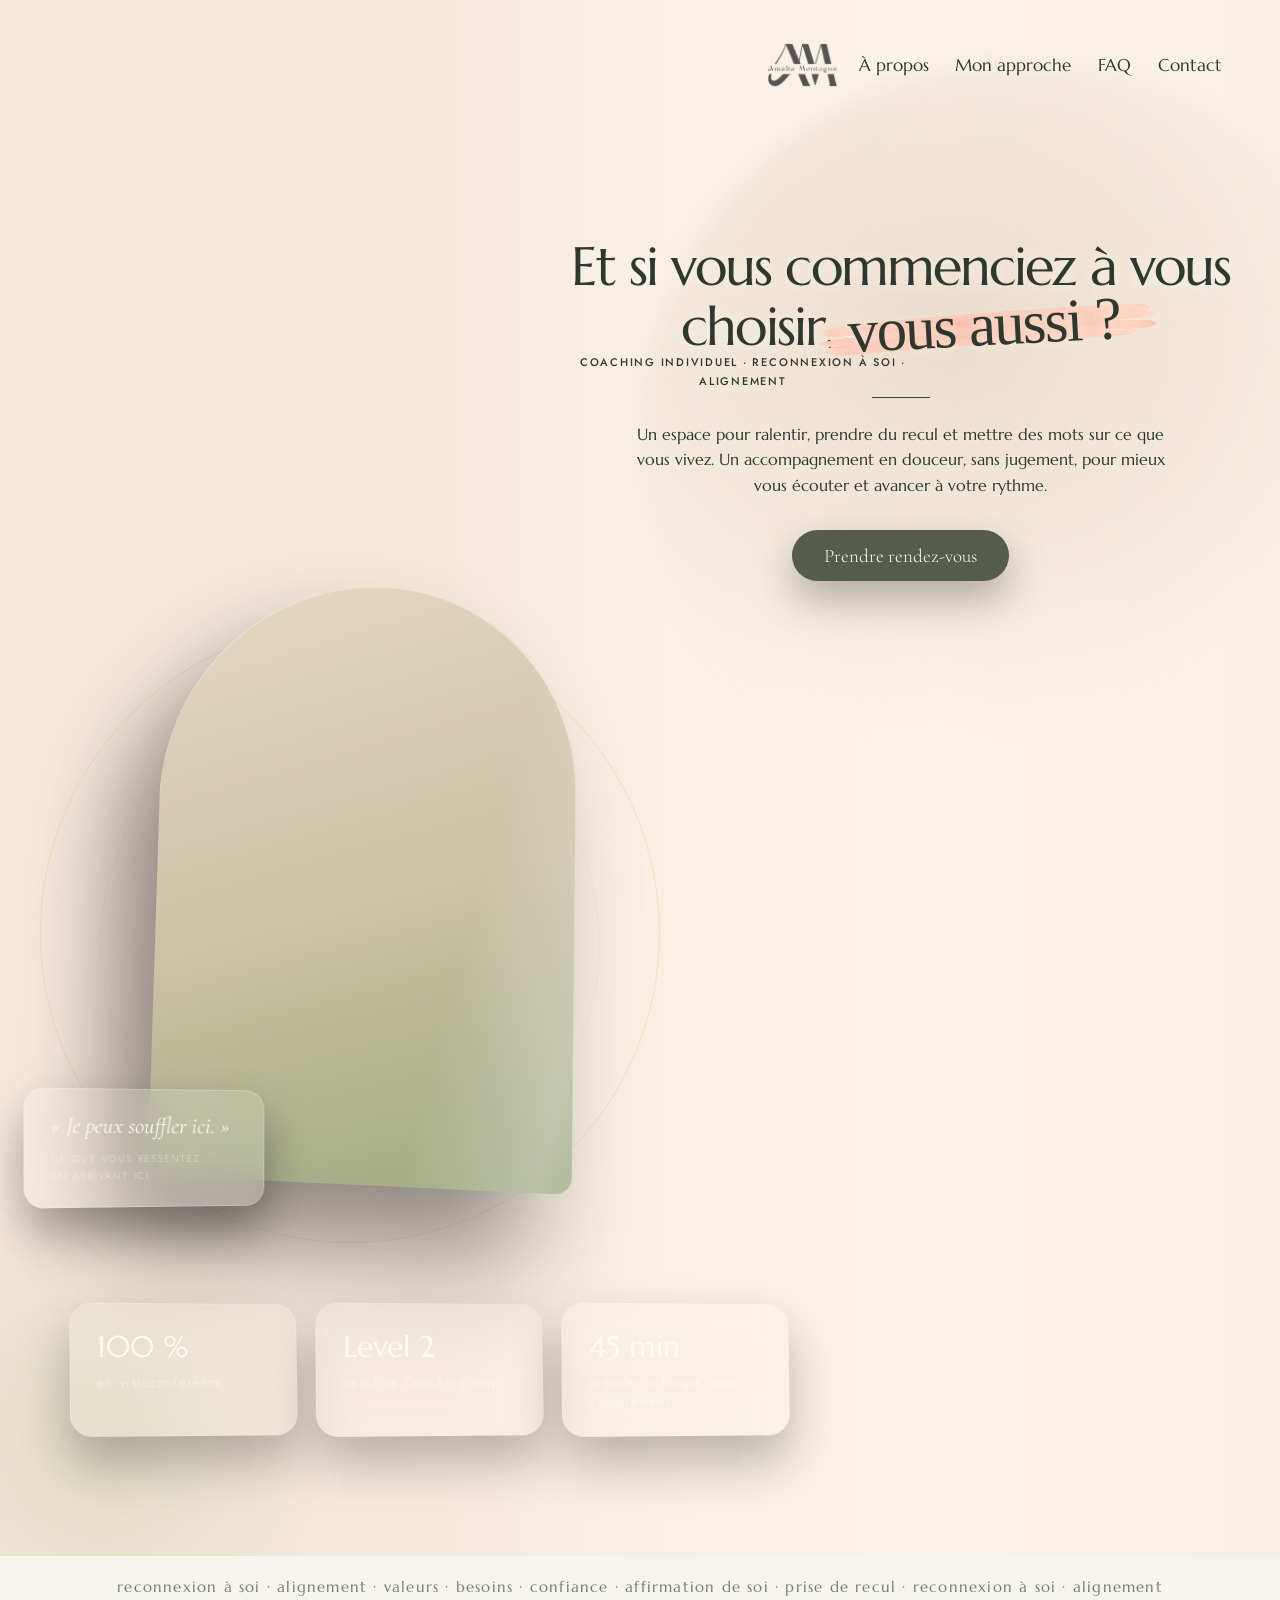
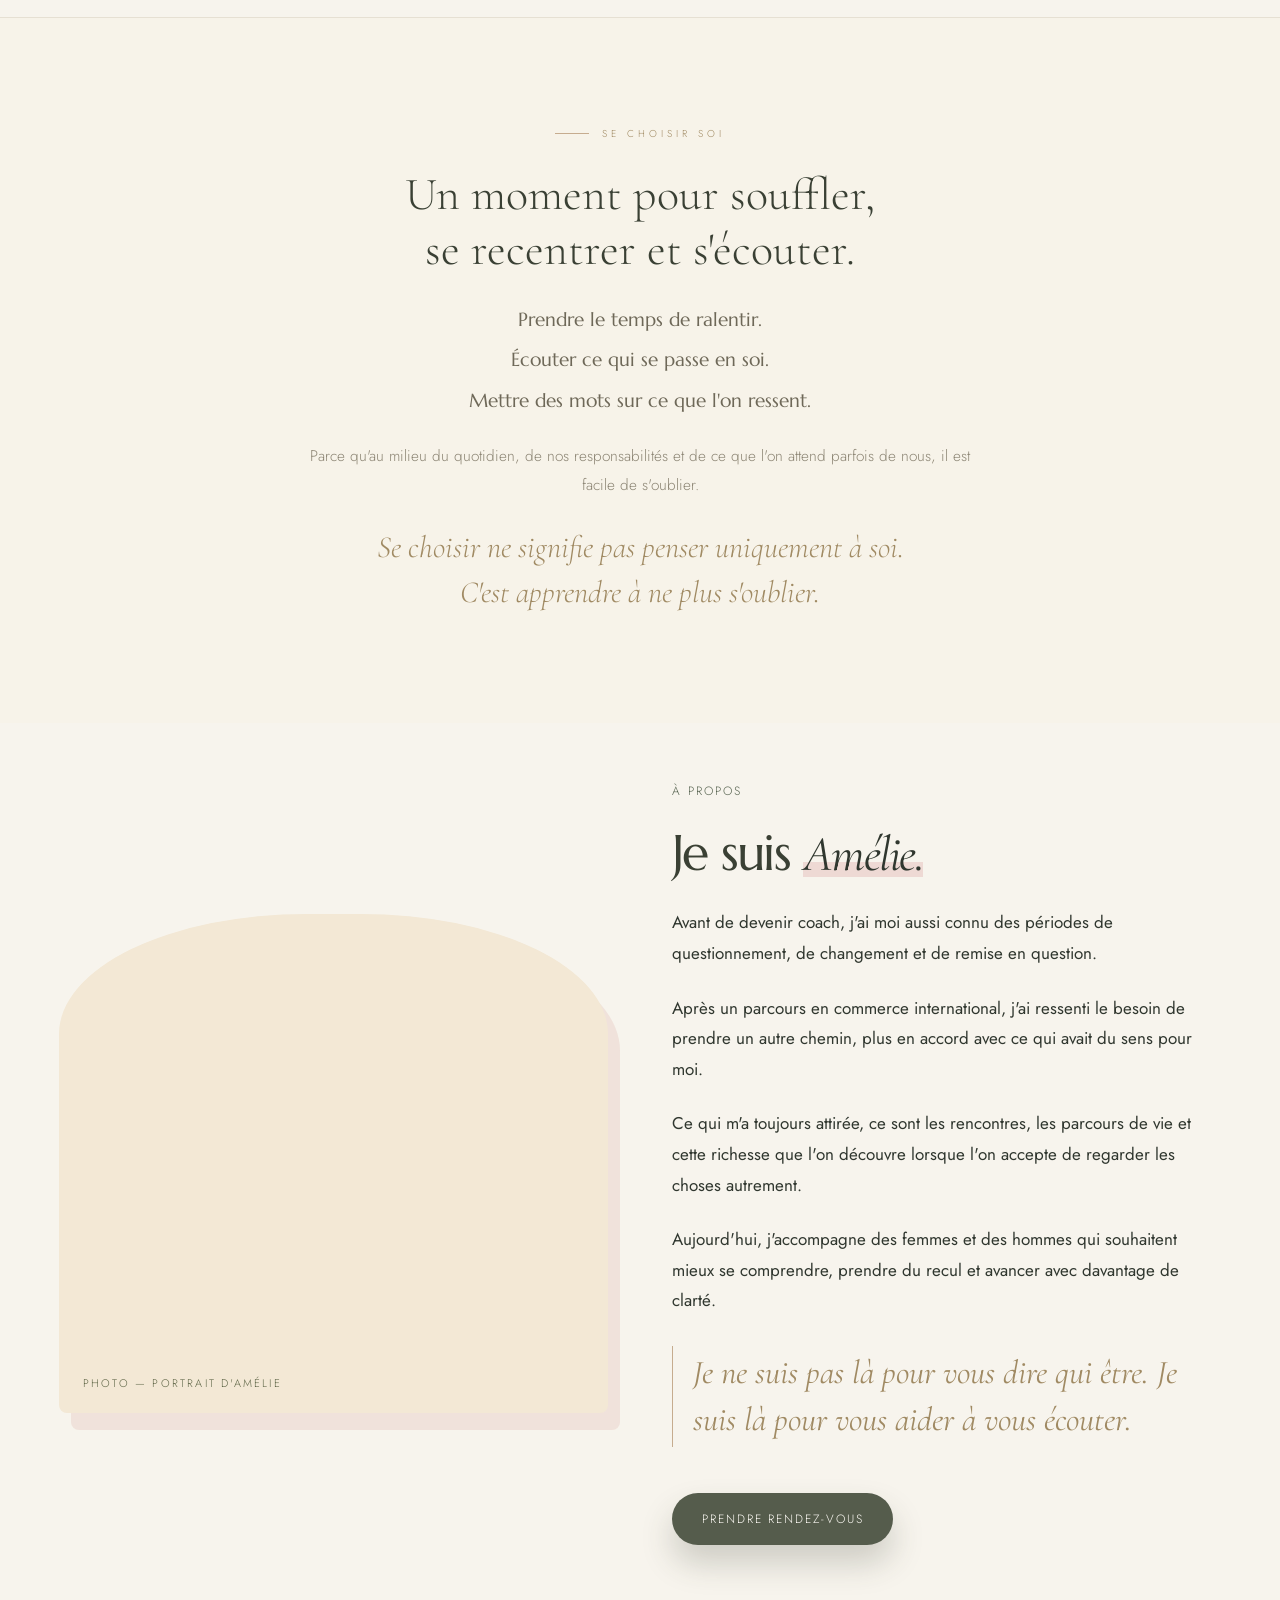
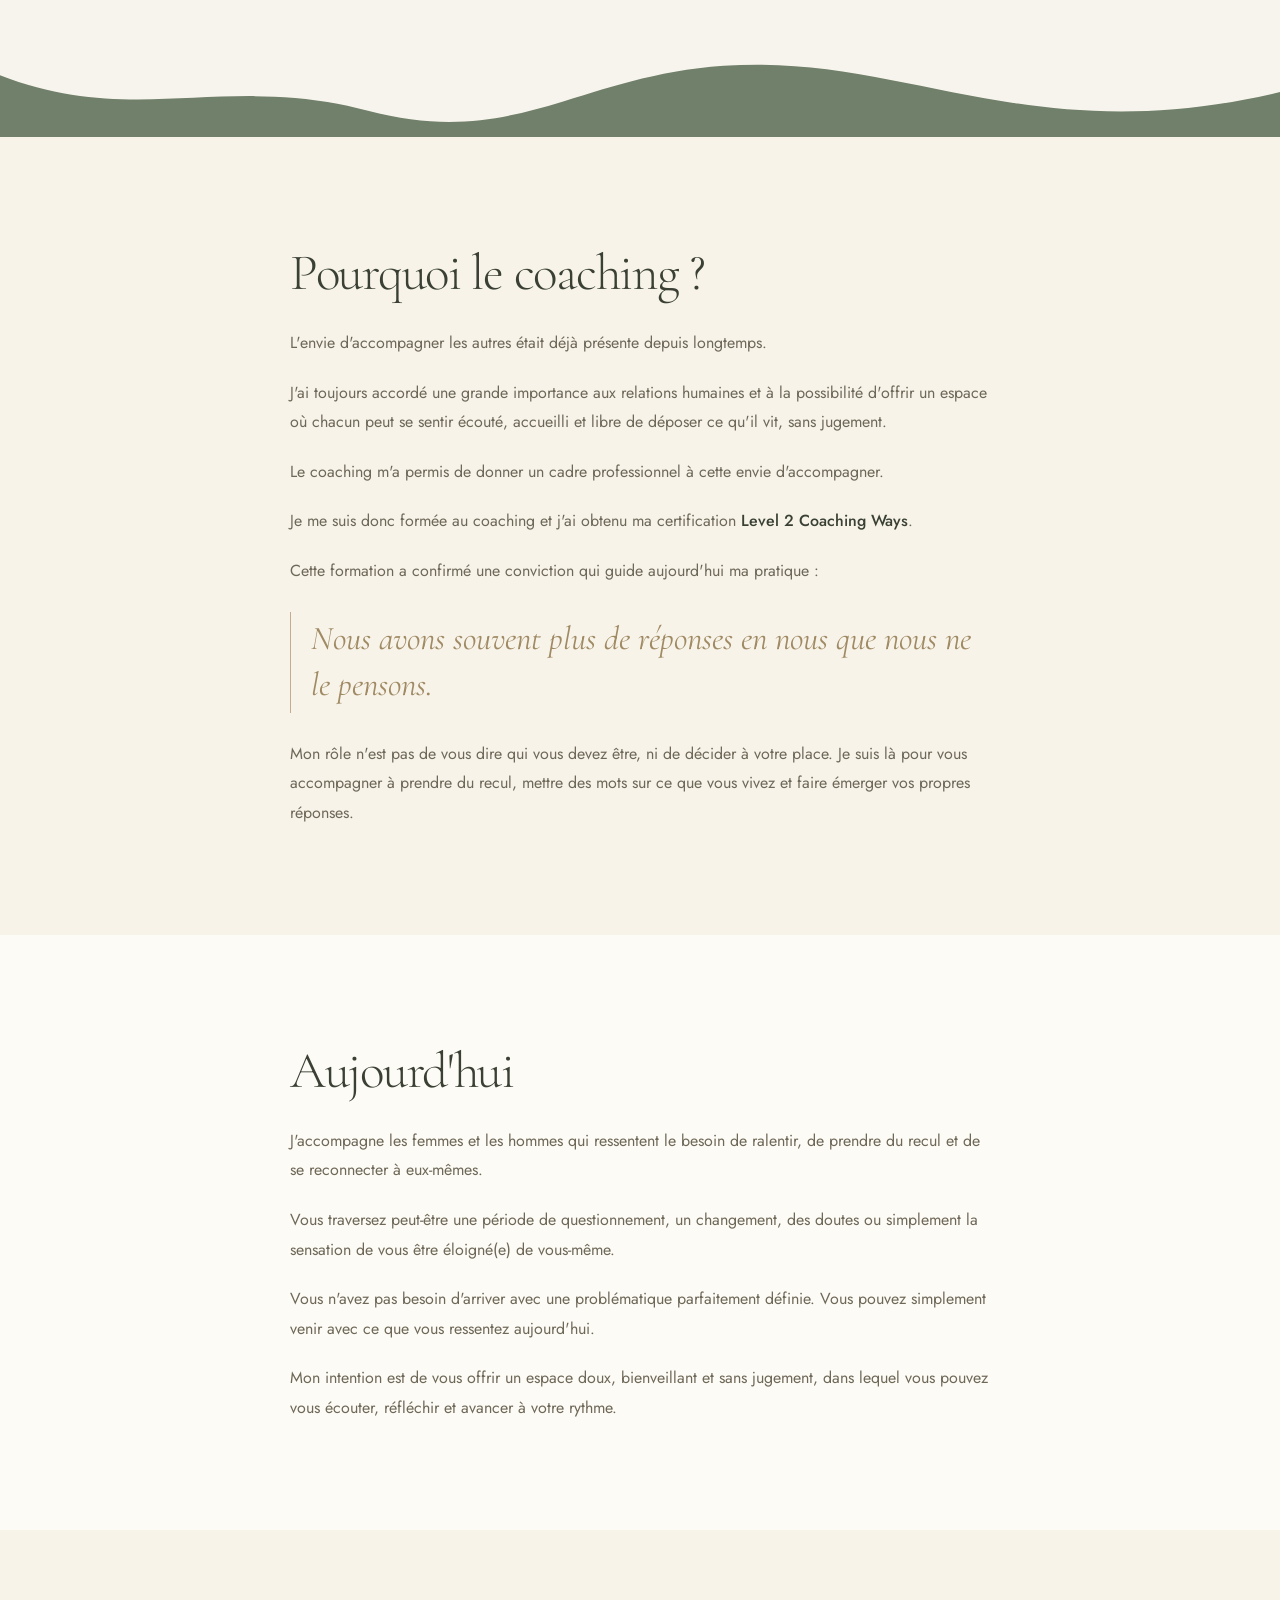
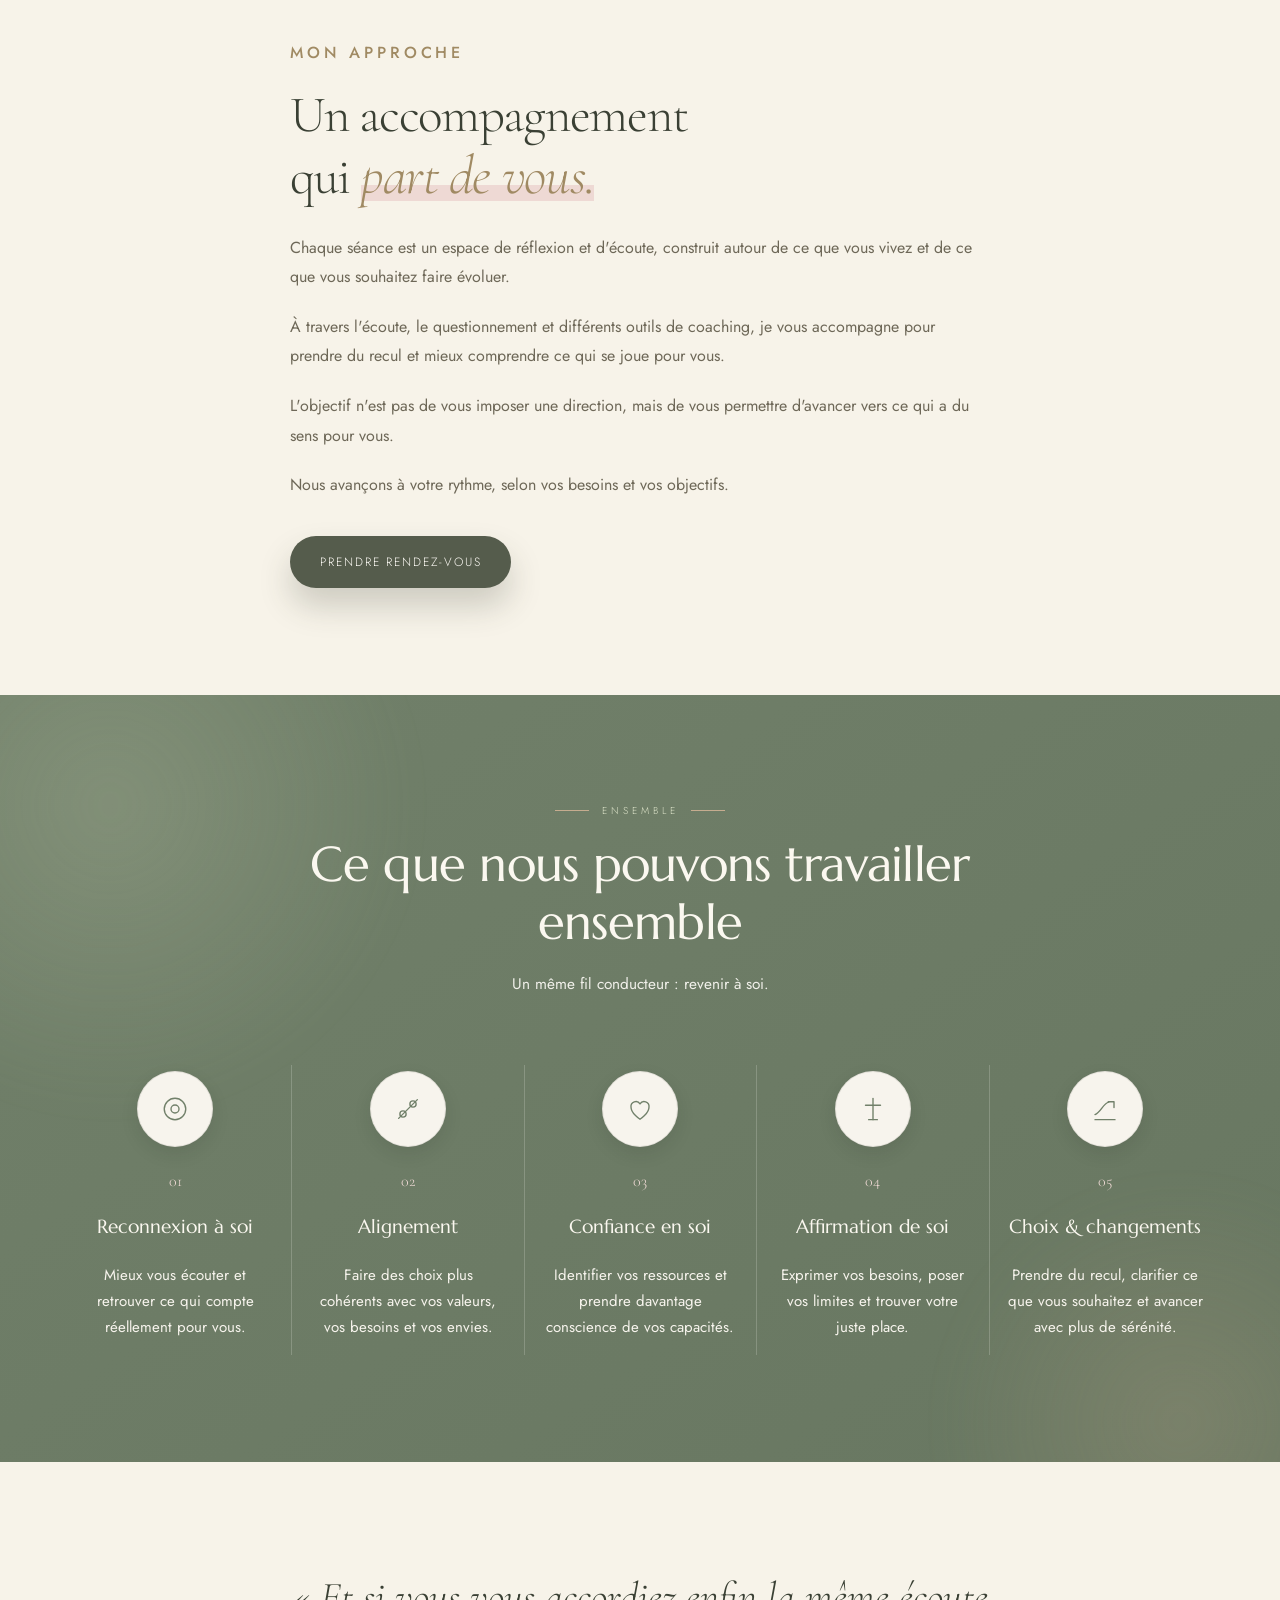
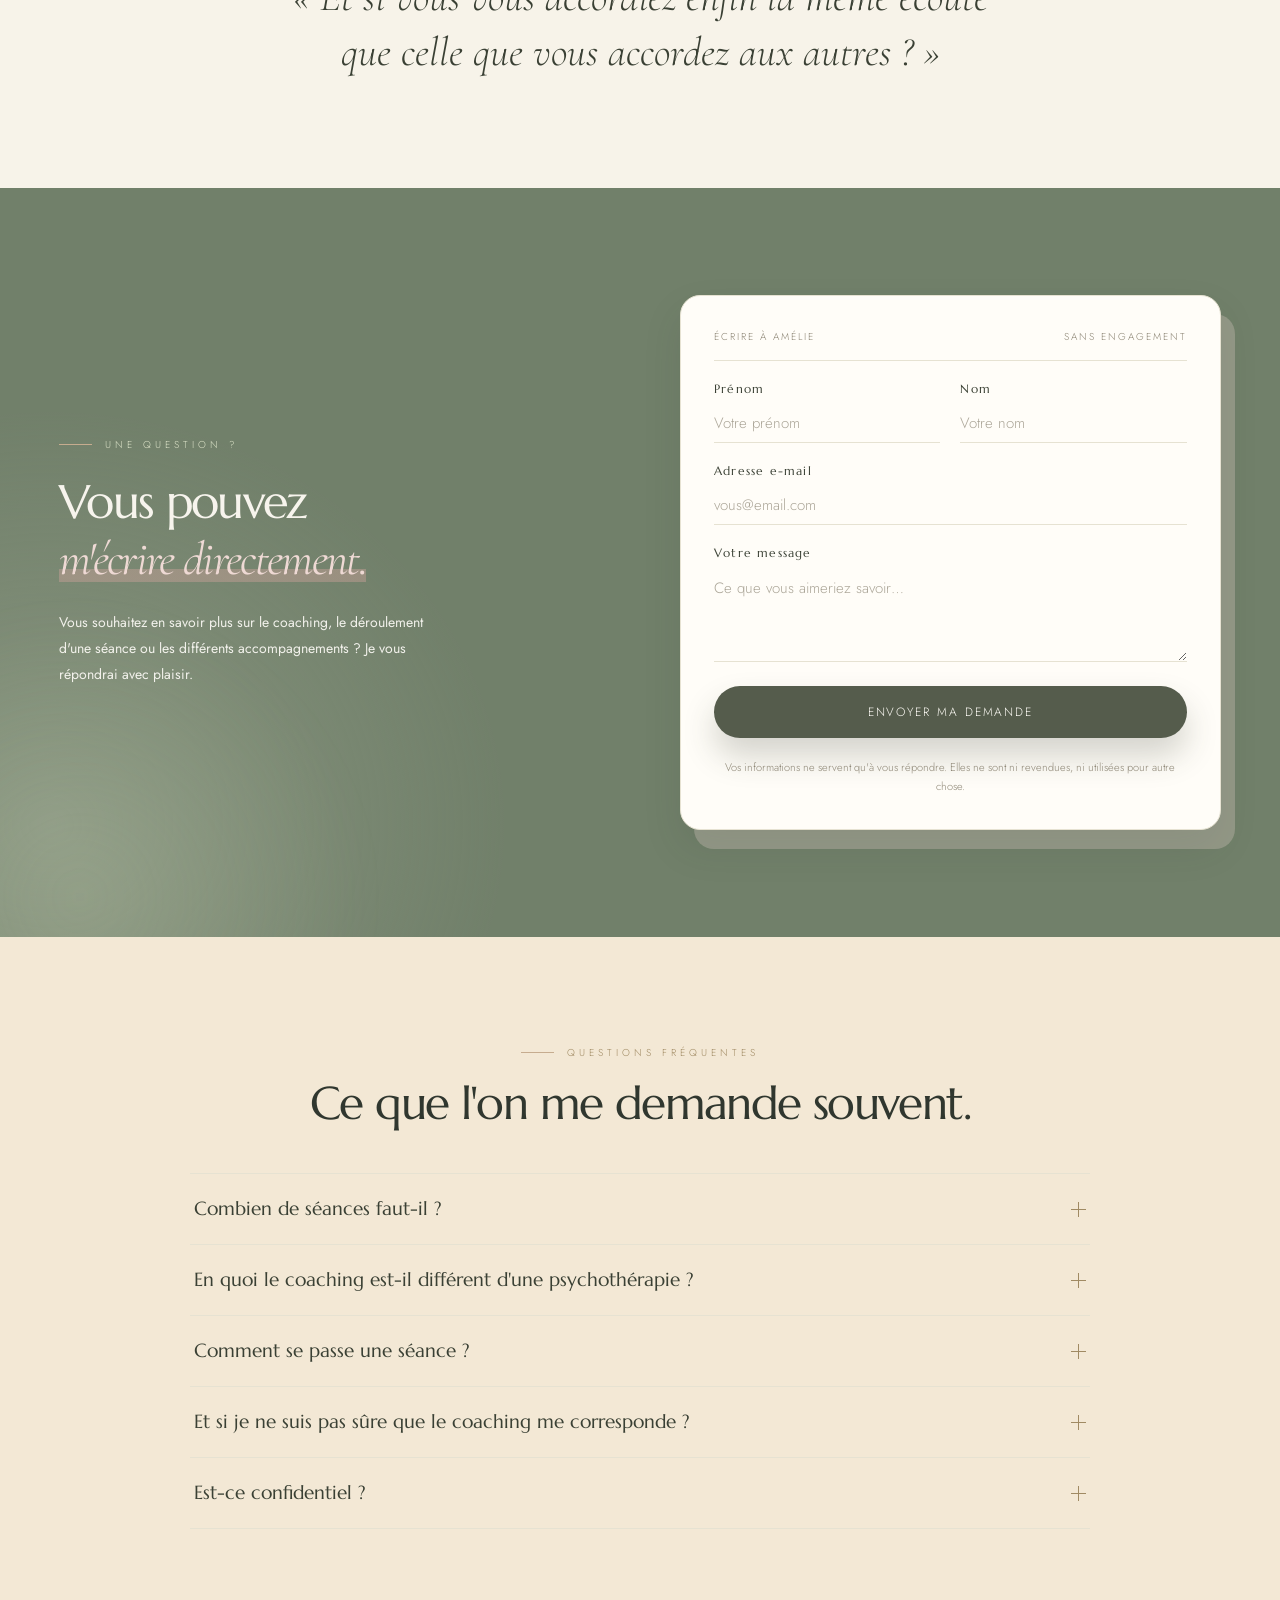
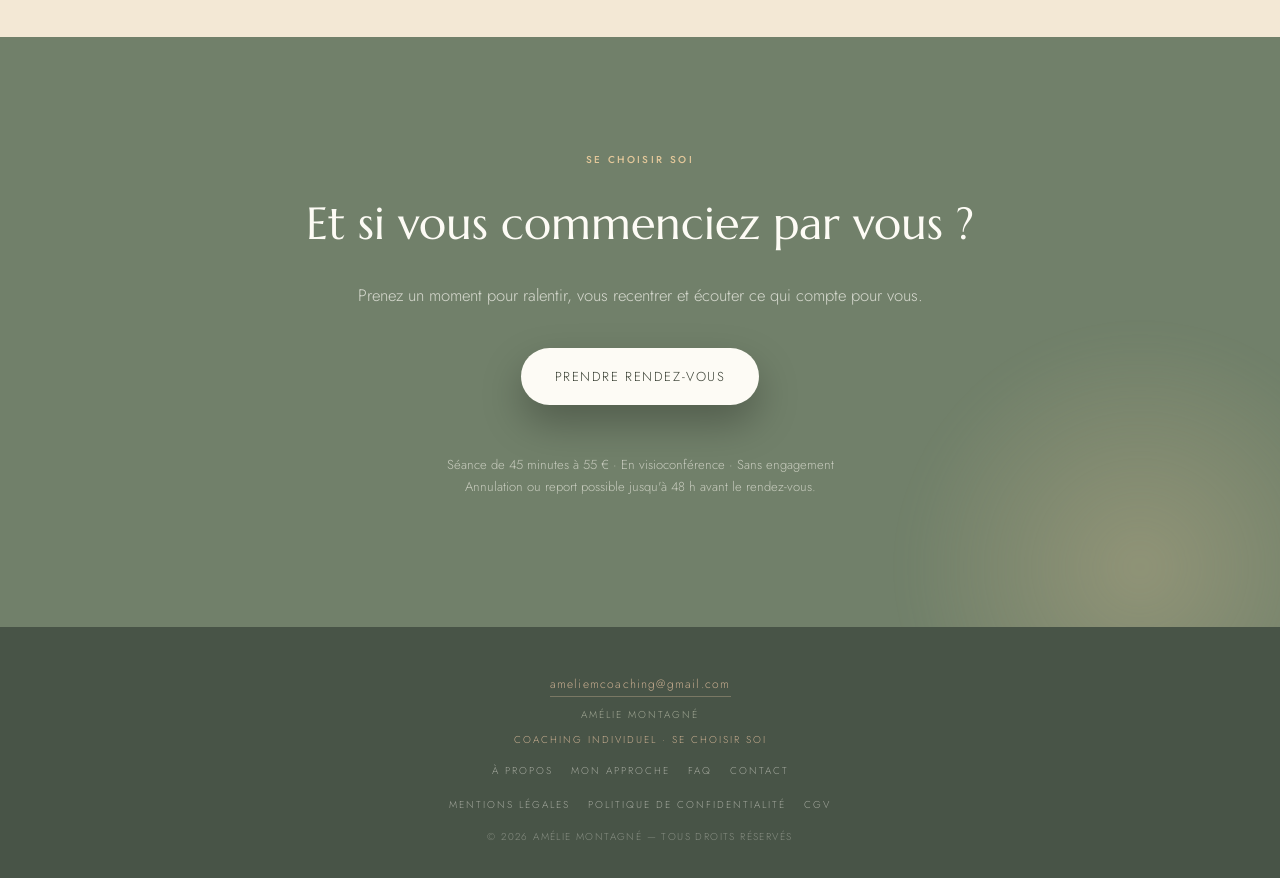
==== commit 851c1c5e: "Retire la repetition du prix sous le bouton final Le 55 € figurait deux fois a deux lignes d'ecart. " ====
--- a/public/index.html
+++ b/public/index.html
@@ -295,7 +295,7 @@
         <details class="faq-item">
           <summary>Comment se passe une séance&nbsp;?</summary>
           <div class="faq-answer">
-            <p>Une séance dure une heure et se déroule en visioconférence.</p>
+            <p>Une séance dure 45 minutes et se déroule en visioconférence.</p>
             <p>Vous pouvez déposer ce qui vous préoccupe, puis nous explorons ensemble votre situation à travers l'écoute et le questionnement.</p>
             <p>Mon rôle n'est pas de vous dire quoi faire, mais de vous accompagner dans votre réflexion.</p>
           </div>
@@ -331,7 +331,7 @@
     </div>
     <!-- Mode de fixation du tarif : la loi l'exige des lors que le prix
          total ne peut pas etre donne d'avance. -->
-    <p class="book-terms">Séance 45 minutes à 55&nbsp;€ · En visioconférence · Sans engagement<br>Séance à 55&nbsp;€ · Annulation ou report possible jusqu'à 48&nbsp;h avant le <span class="nowrap">rendez-vous</span>.</p>
+    <p class="book-terms">Séance de 45 minutes à 55&nbsp;€ · En visioconférence · Sans engagement<br>Annulation ou report possible jusqu'à 48&nbsp;h avant le <span class="nowrap">rendez-vous</span>.</p>
   </section>
 
   <footer class="foot">
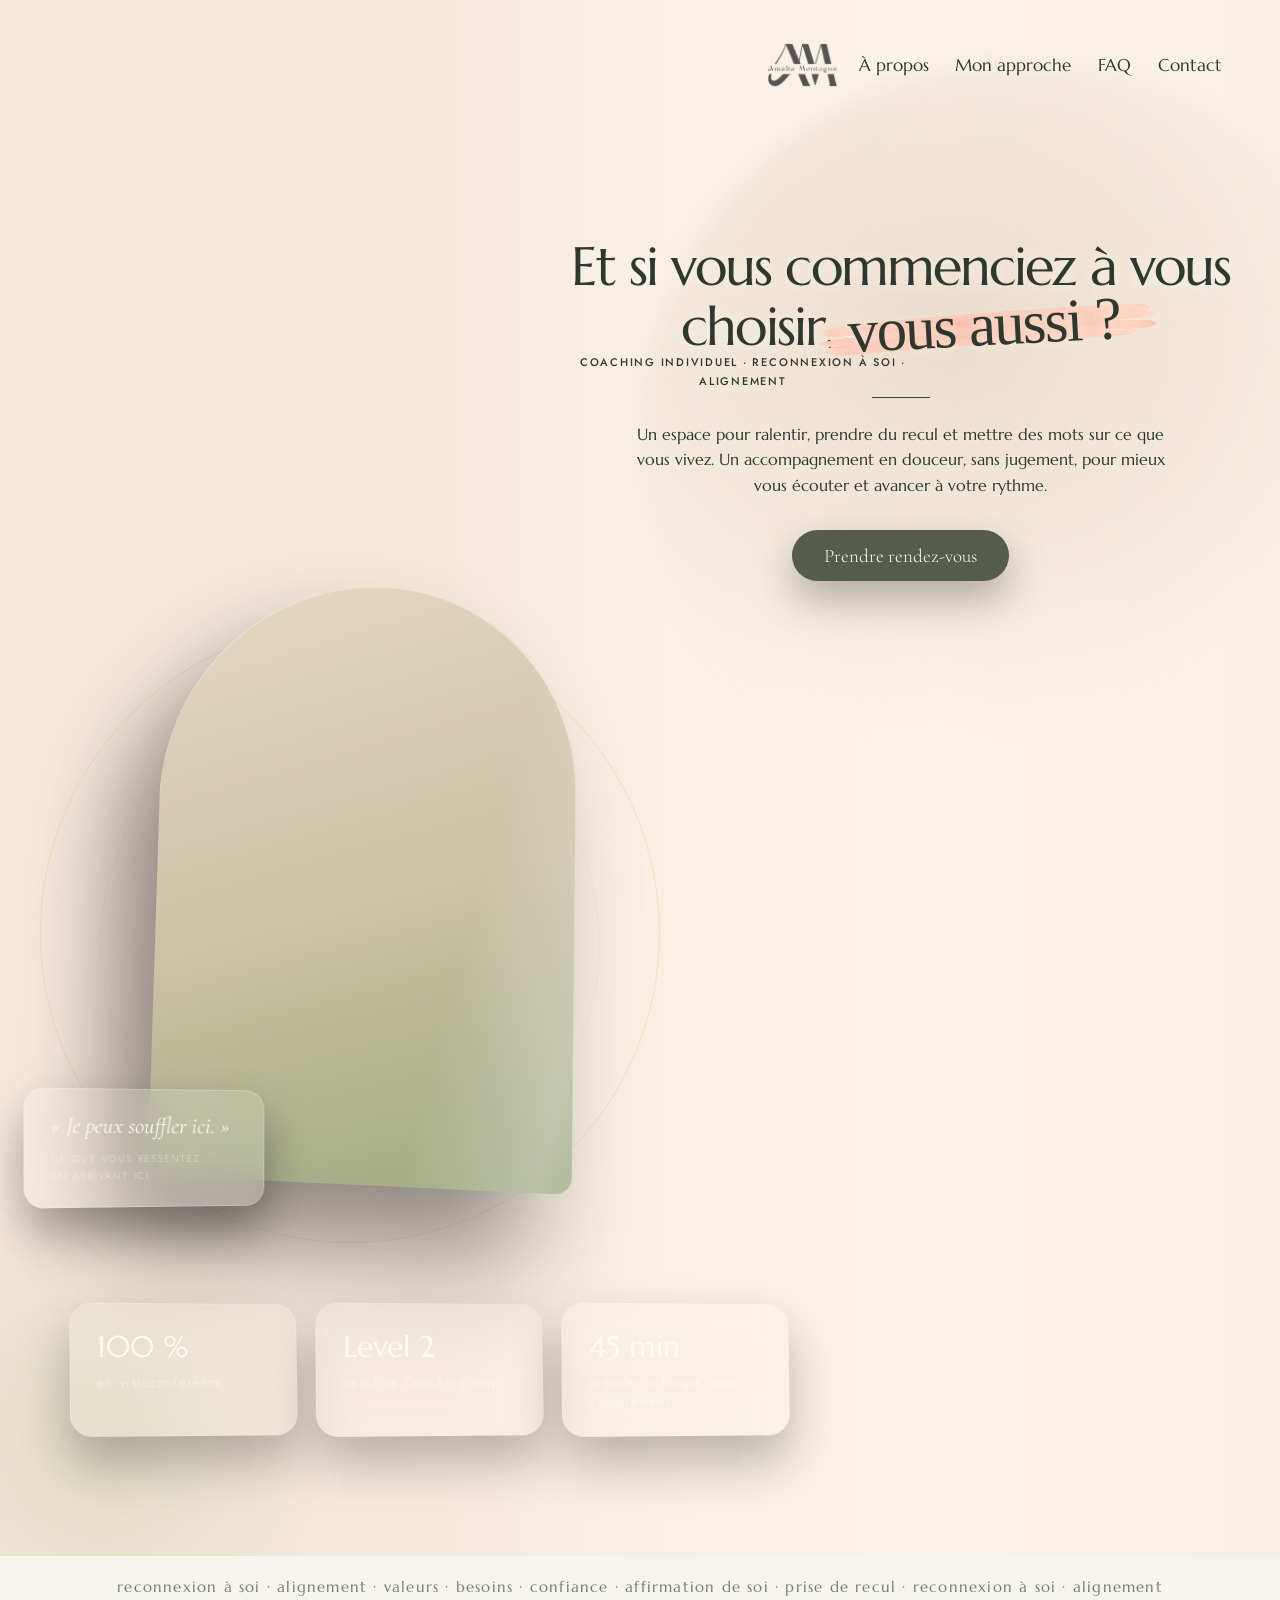
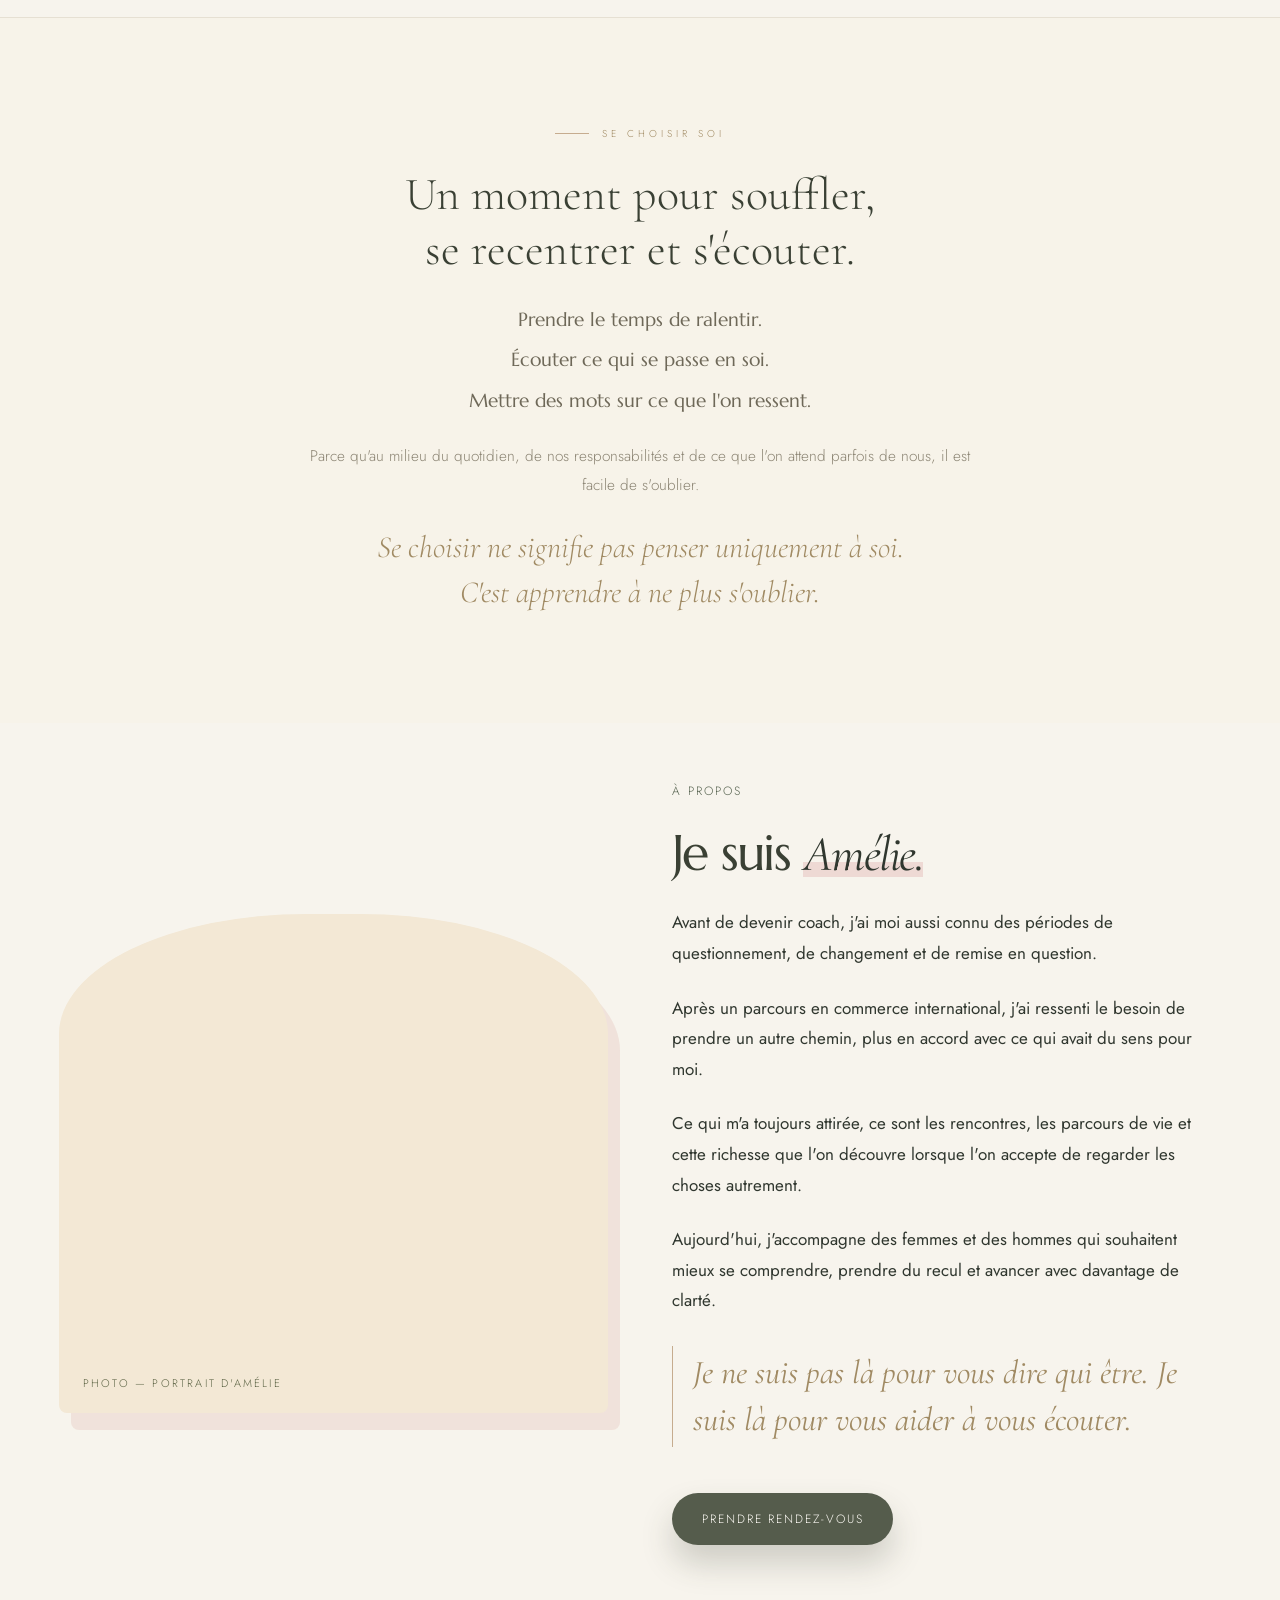
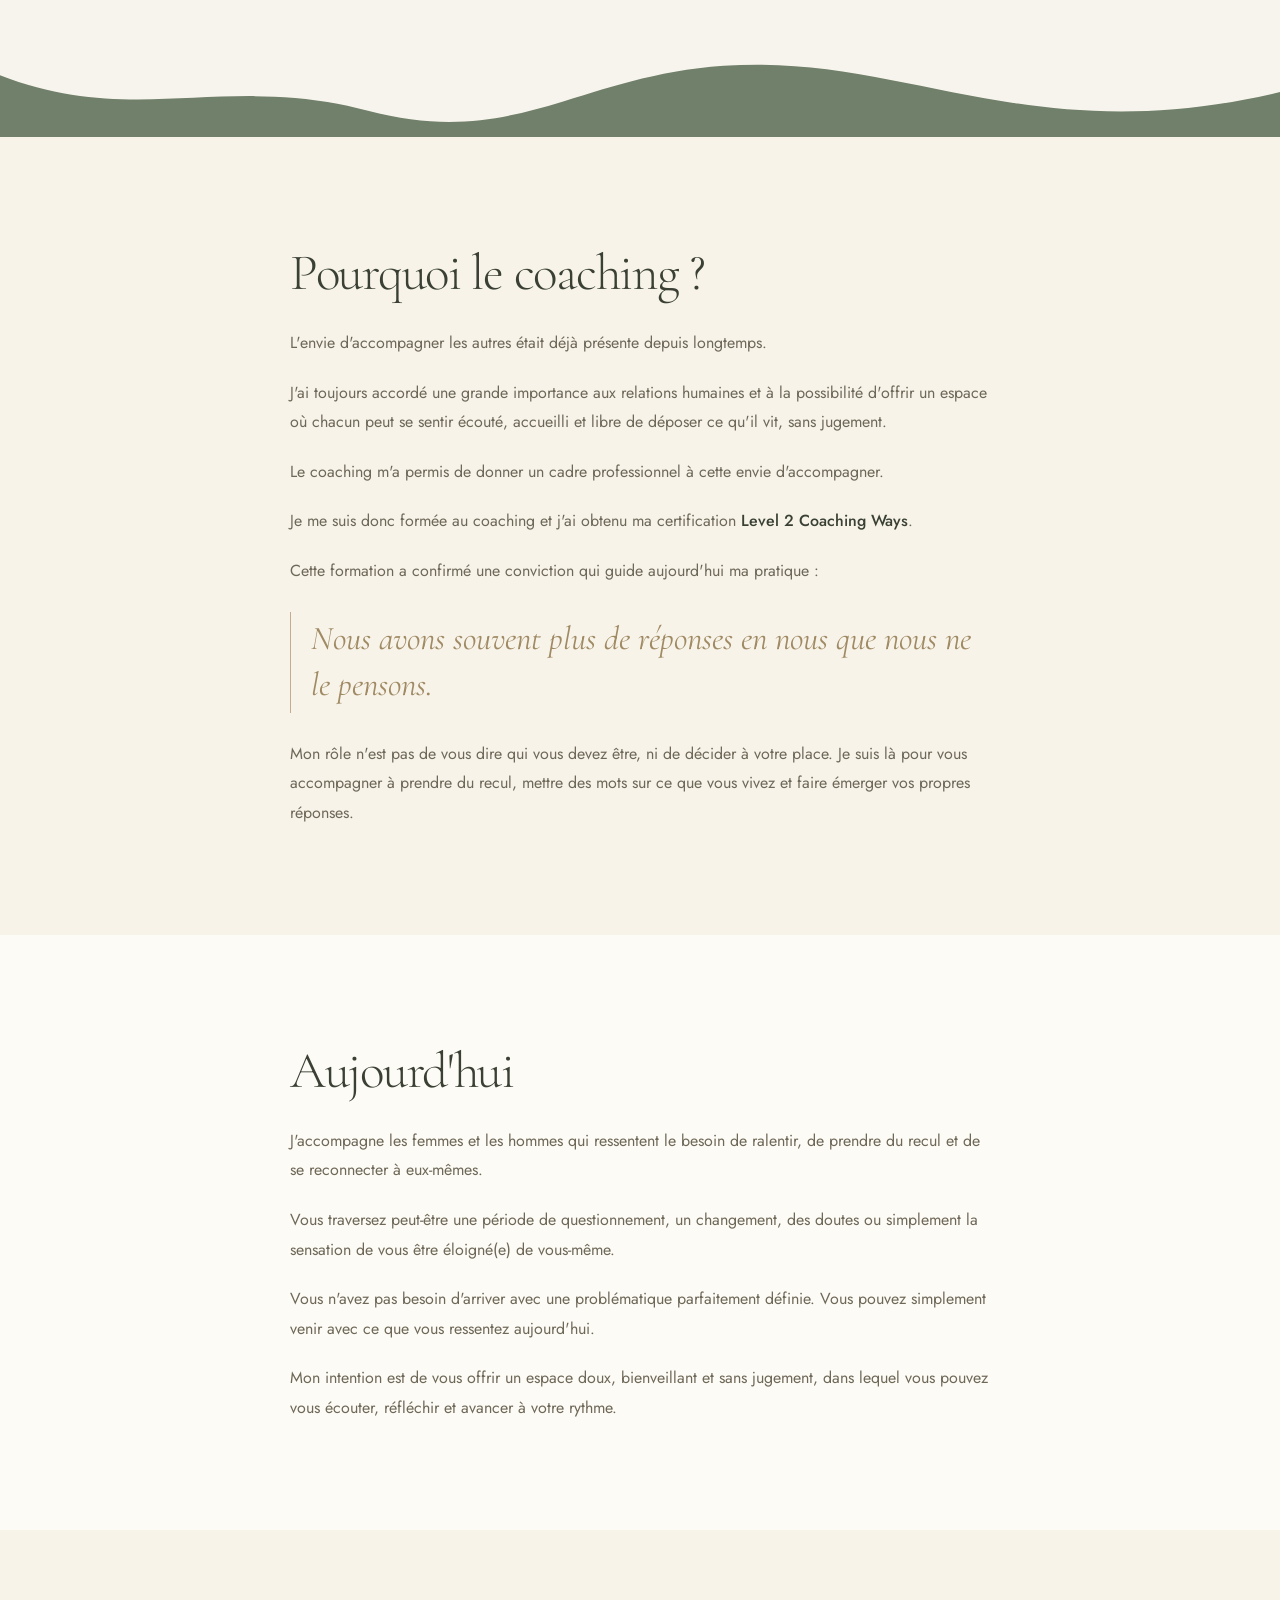
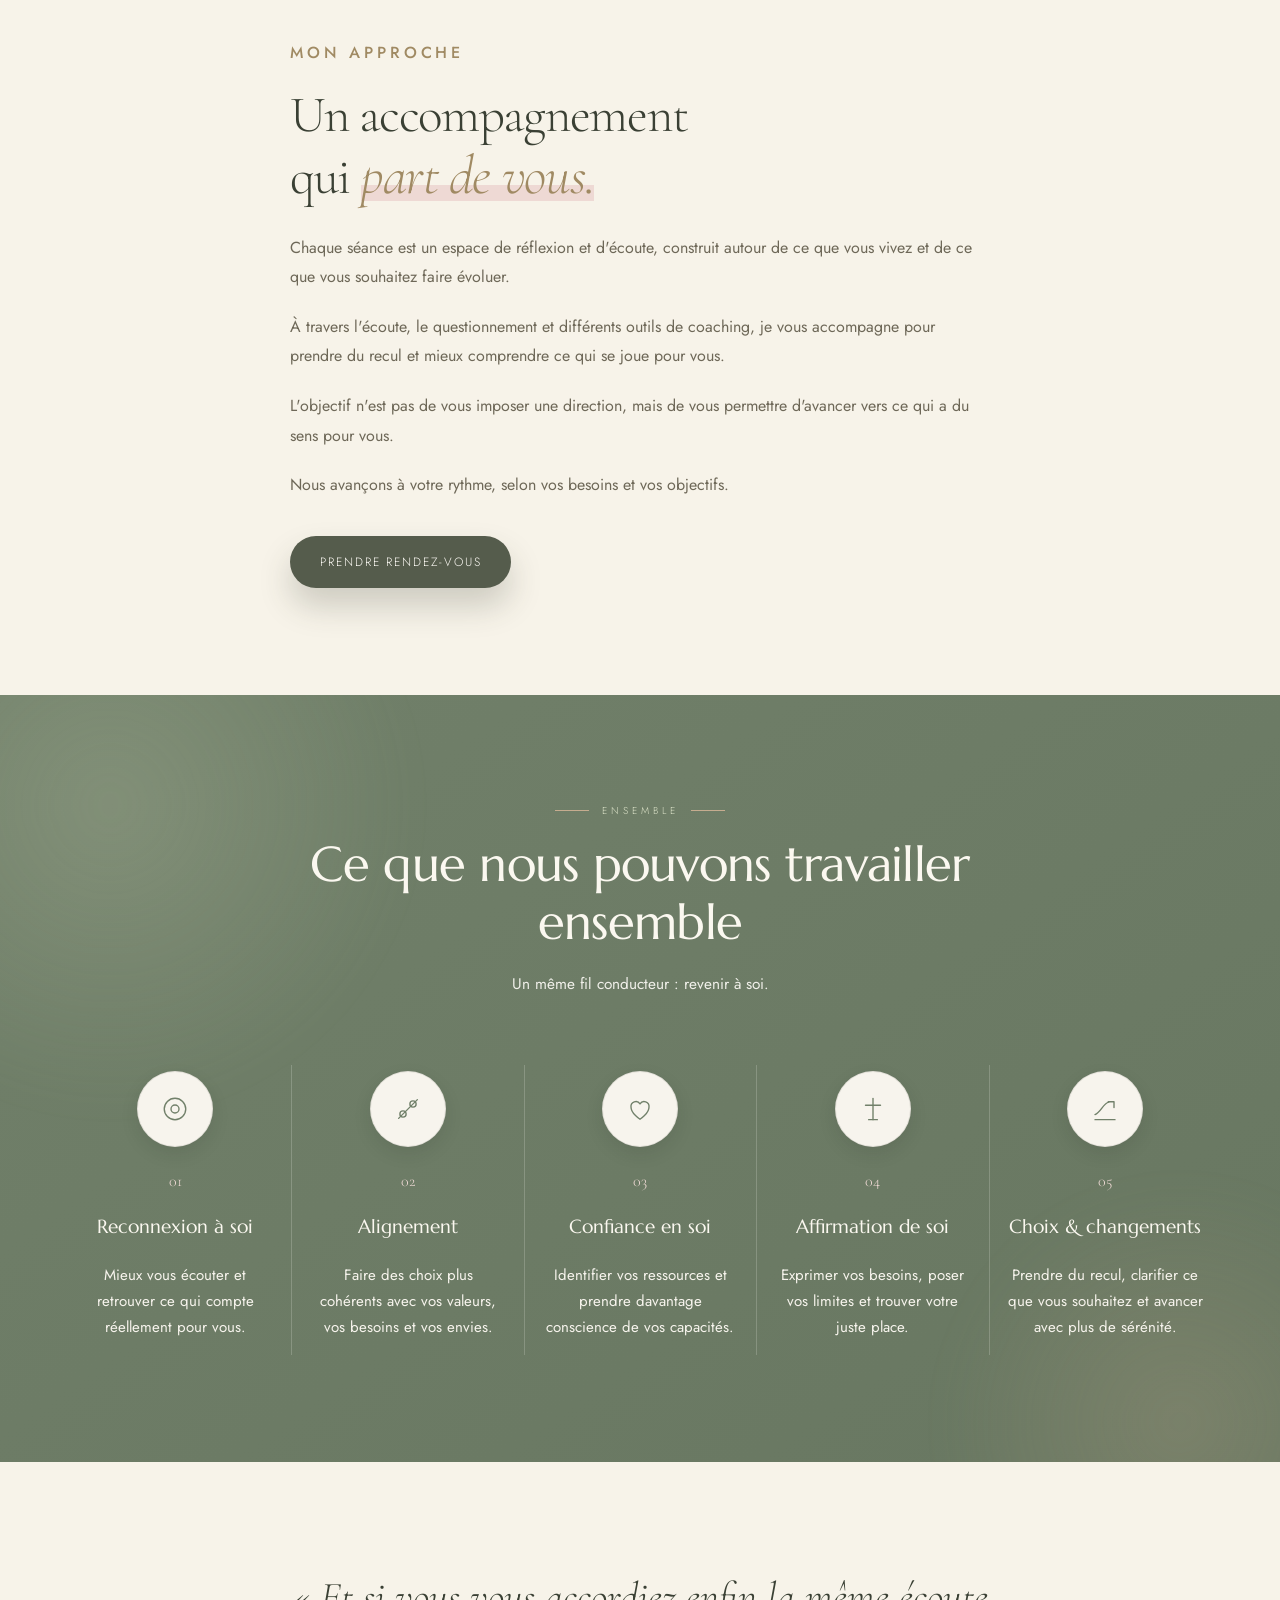
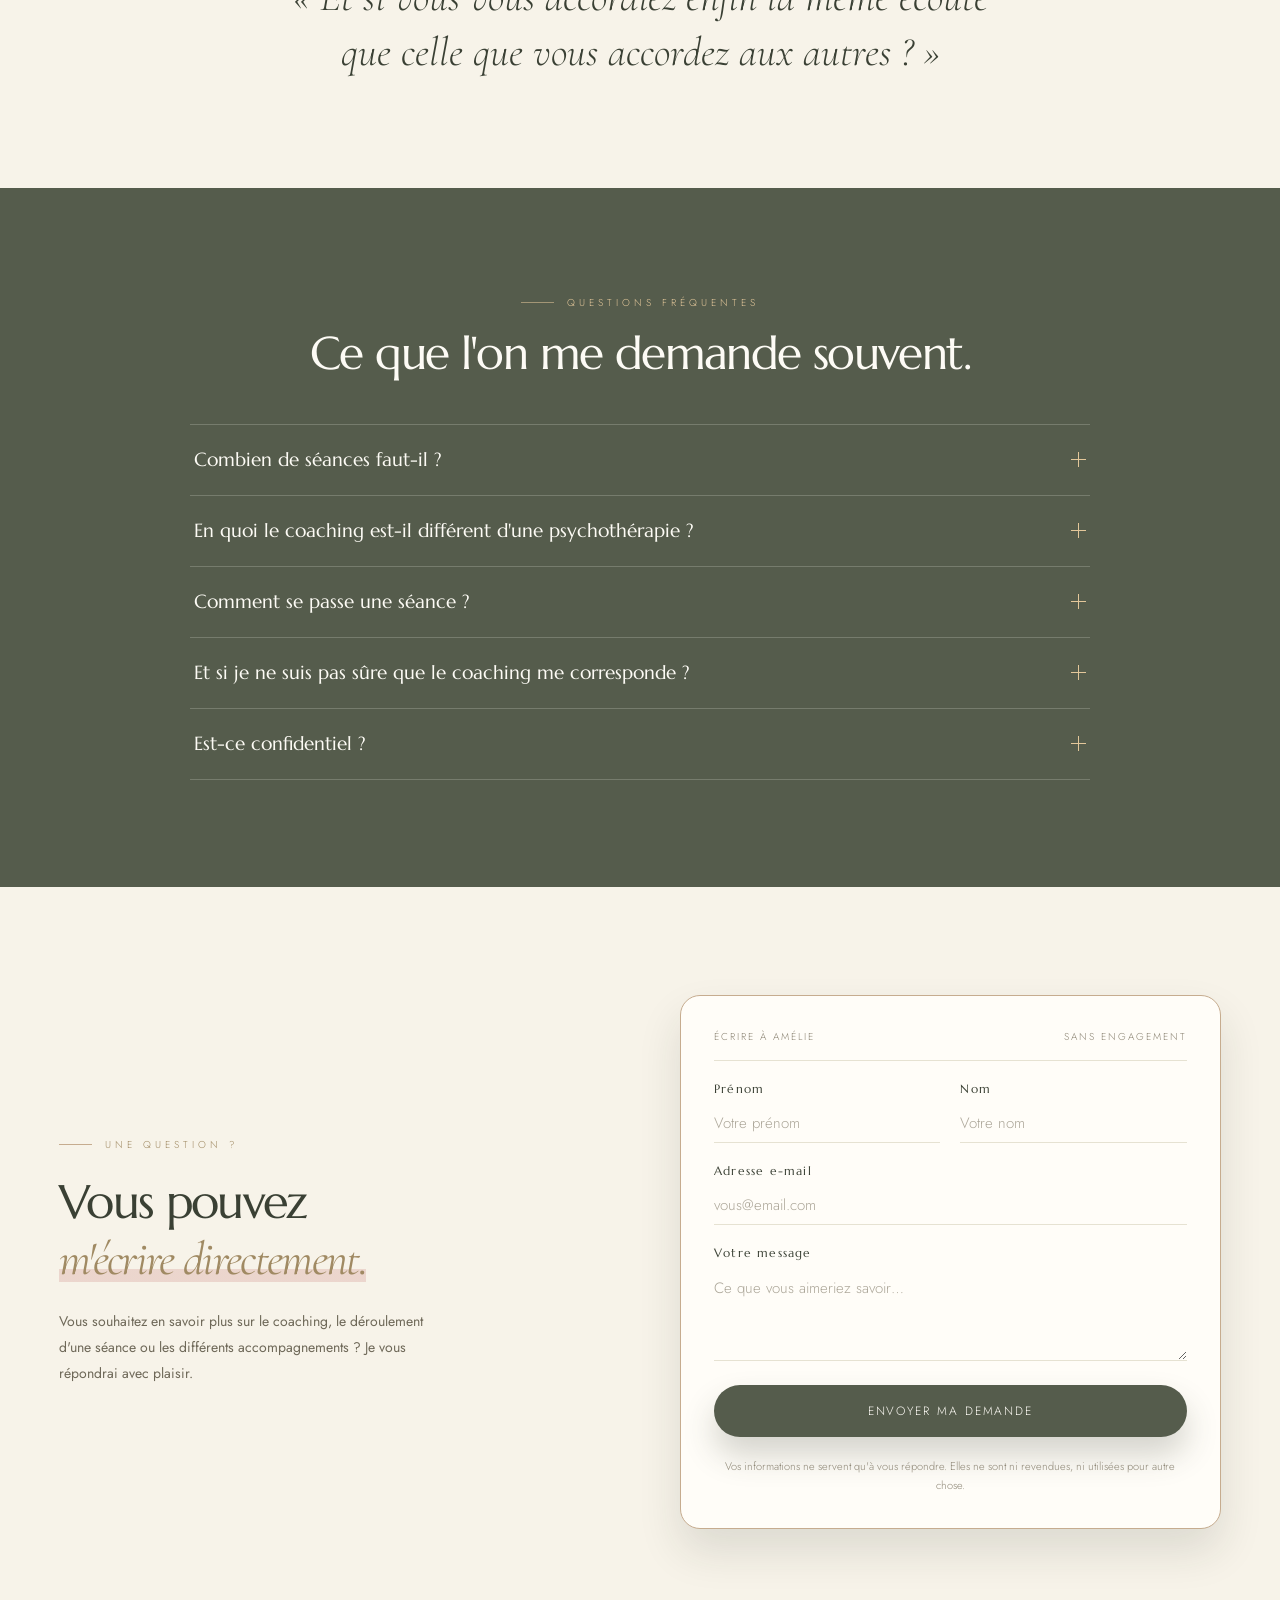
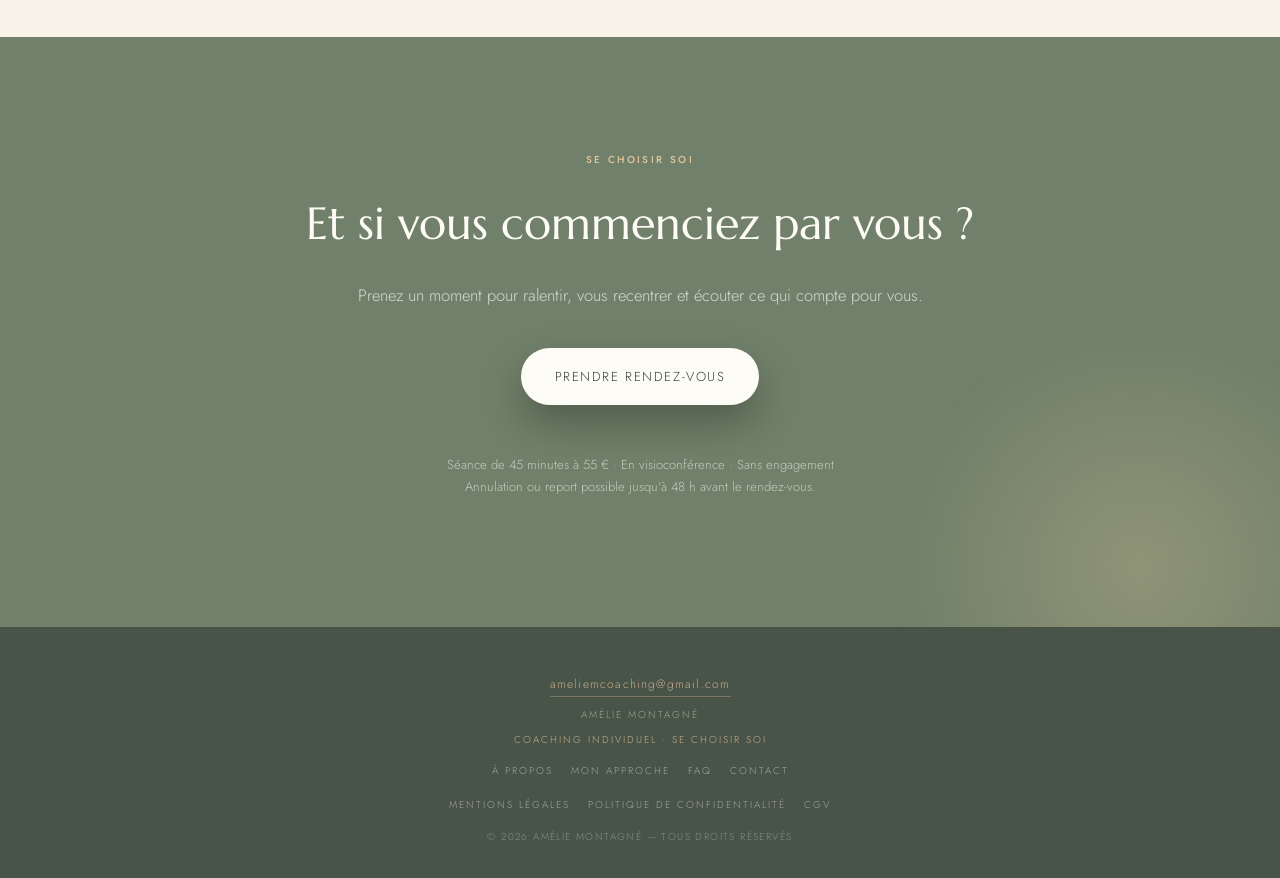
==== commit 8617e632: "Place la FAQ avant Contact et echange leurs fonds L'ordre des sections suivait mal celui du menu : F" ====
--- a/public/index.html
+++ b/public/index.html
@@ -219,7 +219,59 @@
     <p class="pause-quote" id="pause-title">«&nbsp;Et si vous vous accordiez enfin la même écoute que celle que vous accordez aux autres&nbsp;?&nbsp;»</p>
   </section>
 
-  <!-- ========== 11. UNE QUESTION ? ========== -->
+  <!-- ========== 11. FAQ ========== -->
+  <section class="faq" id="faq">
+    <div class="faq-in">
+      <div class="faq-head">
+        <p class="eyebrow eyebrow--ocre"><span class="rule"></span>Questions fréquentes</p>
+        <h2 class="faq-title">Ce que l'on me demande souvent.</h2>
+      </div>
+
+      <div class="faq-list">
+        <details class="faq-item">
+          <summary>Combien de séances faut-il&nbsp;?</summary>
+          <div class="faq-answer">
+            <p>Il n'y a pas de nombre défini. Certaines personnes ont besoin de quelques séances, d'autres souhaitent être accompagnées plus longtemps.</p>
+            <p>Nous définissons ensemble le rythme qui vous convient et vous restez libre de l'adapter.</p>
+          </div>
+        </details>
+
+        <details class="faq-item">
+          <summary>En quoi le coaching est-il différent d'une psychothérapie&nbsp;?</summary>
+          <div class="faq-answer">
+            <p>Le coaching est tourné vers votre situation actuelle et ce que vous souhaitez faire évoluer. <strong>Il ne soigne pas et ne remplace pas une psychothérapie ou un accompagnement médical.</strong></p>
+            <p>Si votre situation nécessite un accompagnement thérapeutique, je vous orienterai vers le professionnel adapté.</p>
+          </div>
+        </details>
+
+        <details class="faq-item">
+          <summary>Comment se passe une séance&nbsp;?</summary>
+          <div class="faq-answer">
+            <p>Une séance dure 45 minutes et se déroule en visioconférence.</p>
+            <p>Vous pouvez déposer ce qui vous préoccupe, puis nous explorons ensemble votre situation à travers l'écoute et le questionnement.</p>
+            <p>Mon rôle n'est pas de vous dire quoi faire, mais de vous accompagner dans votre réflexion.</p>
+          </div>
+        </details>
+
+        <details class="faq-item">
+          <summary>Et si je ne suis pas sûre que le coaching me corresponde&nbsp;?</summary>
+          <div class="faq-answer">
+            <p>C'est justement le rôle du premier échange.</p>
+            <p>Il nous permet de faire connaissance, de comprendre votre besoin et de voir si mon accompagnement peut vous correspondre. Il est sans engagement.</p>
+          </div>
+        </details>
+
+        <details class="faq-item">
+          <summary>Est-ce confidentiel&nbsp;?</summary>
+          <div class="faq-answer">
+            <p>Oui. Les échanges sont confidentiels et restent dans le cadre de l'accompagnement, dans le respect des principes déontologiques liés à ma pratique.</p>
+          </div>
+        </details>
+      </div>
+    </div>
+  </section>
+
+  <!-- ========== 12. UNE QUESTION ? ========== -->
   <section class="contact" id="contact">
     <span class="halo halo--a"></span>
 
@@ -264,58 +316,6 @@
         <p class="cf-note">Vos informations ne servent qu'à vous répondre. Elles ne sont ni revendues, ni utilisées pour autre chose.</p>
         <p class="cf-status" role="status" aria-live="polite"></p>
       </form>
-    </div>
-  </section>
-
-  <!-- ========== 12. FAQ ========== -->
-  <section class="faq" id="faq">
-    <div class="faq-in">
-      <div class="faq-head">
-        <p class="eyebrow eyebrow--ocre"><span class="rule"></span>Questions fréquentes</p>
-        <h2 class="faq-title">Ce que l'on me demande souvent.</h2>
-      </div>
-
-      <div class="faq-list">
-        <details class="faq-item">
-          <summary>Combien de séances faut-il&nbsp;?</summary>
-          <div class="faq-answer">
-            <p>Il n'y a pas de nombre défini. Certaines personnes ont besoin de quelques séances, d'autres souhaitent être accompagnées plus longtemps.</p>
-            <p>Nous définissons ensemble le rythme qui vous convient et vous restez libre de l'adapter.</p>
-          </div>
-        </details>
-
-        <details class="faq-item">
-          <summary>En quoi le coaching est-il différent d'une psychothérapie&nbsp;?</summary>
-          <div class="faq-answer">
-            <p>Le coaching est tourné vers votre situation actuelle et ce que vous souhaitez faire évoluer. <strong>Il ne soigne pas et ne remplace pas une psychothérapie ou un accompagnement médical.</strong></p>
-            <p>Si votre situation nécessite un accompagnement thérapeutique, je vous orienterai vers le professionnel adapté.</p>
-          </div>
-        </details>
-
-        <details class="faq-item">
-          <summary>Comment se passe une séance&nbsp;?</summary>
-          <div class="faq-answer">
-            <p>Une séance dure 45 minutes et se déroule en visioconférence.</p>
-            <p>Vous pouvez déposer ce qui vous préoccupe, puis nous explorons ensemble votre situation à travers l'écoute et le questionnement.</p>
-            <p>Mon rôle n'est pas de vous dire quoi faire, mais de vous accompagner dans votre réflexion.</p>
-          </div>
-        </details>
-
-        <details class="faq-item">
-          <summary>Et si je ne suis pas sûre que le coaching me corresponde&nbsp;?</summary>
-          <div class="faq-answer">
-            <p>C'est justement le rôle du premier échange.</p>
-            <p>Il nous permet de faire connaissance, de comprendre votre besoin et de voir si mon accompagnement peut vous correspondre. Il est sans engagement.</p>
-          </div>
-        </details>
-
-        <details class="faq-item">
-          <summary>Est-ce confidentiel&nbsp;?</summary>
-          <div class="faq-answer">
-            <p>Oui. Les échanges sont confidentiels et restent dans le cadre de l'accompagnement, dans le respect des principes déontologiques liés à ma pratique.</p>
-          </div>
-        </details>
-      </div>
     </div>
   </section>
 
@@ -359,8 +359,7 @@
     <nav class="foot-links" aria-label="Liens légaux">
       <a href="mentions-legales.html">Mentions légales</a>
       <a href="mentions-legales.html#donnees">Politique de confidentialité</a>
-      <!-- Les CGV restent a ecrire : lien inerte plutot que lien mort. -->
-      <a href="#" aria-disabled="true">CGV</a>
+      <a href="cgv.html">CGV</a>
     </nav>
 
     <p class="foot-copy">© 2026 Amélie Montagné — Tous droits réservés</p>
--- a/public/content.css
+++ b/public/content.css
@@ -259,3 +259,52 @@
   font-size:clamp(22px,2.4vw,32px);line-height:1.45;
   color:var(--ocre-dark);max-width:700px;text-wrap:balance;
 }
+
+/* Formulaire type de retractation : c'est un texte a recopier, on le
+   detache du reste pour qu'on voie tout de suite ou il commence. */
+.legal-form{
+  border-left:1px solid var(--taupe);padding-left:18px;
+  font-style:italic;color:var(--text-soft);
+}
+
+/* ---------- FAQ et Contact permutes (20 sept. 2026) ----------
+   L'ordre des sections suit desormais celui du menu : FAQ puis Contact.
+   Mais la sequence devient pause(beige) → FAQ → Contact → final(vert),
+   et le bloc final est sombre par construction. La seule alternance
+   possible est donc : FAQ en SOMBRE, Contact en CLAIR. Les deux sections
+   echangent leurs fonds, et tout ce qui en dependait suit.
+   Les regles restent ici : styles.css garde le design d'origine. */
+
+/* --- FAQ : passe sur fond vert --- */
+.faq{background:var(--green-brand)}
+.faq .eyebrow--ocre{color:var(--ocre-light)}
+.faq .eyebrow--ocre .rule{background:rgba(227,199,154,.55)}
+.faq-title{color:var(--ivory-alt)}
+/* Un filet ivoire pleine opacite serait trop dur sur le vert. */
+.faq-list{border-top-color:rgba(251,248,240,.20)}
+.faq-item{border-bottom-color:rgba(251,248,240,.20)}
+.faq-item summary{color:var(--ivory-alt)}
+.faq-item summary:hover{color:var(--ocre-light)}
+.faq-item summary:focus-visible{outline-color:var(--ocre-light)}
+.faq-item summary::after{
+  background:
+    linear-gradient(var(--ocre-light),var(--ocre-light)) center/15px 1px no-repeat,
+    linear-gradient(var(--ocre-light),var(--ocre-light)) center/1px 15px no-repeat;
+}
+.faq-item[open] summary::after{background-size:0 0, 1px 15px}
+.faq-answer p{color:var(--on-green-soft)}
+.faq-answer strong{color:var(--ivory)}
+
+/* --- Contact : passe sur fond beige --- */
+.contact{background:var(--beige)}
+/* Le halo est un voile clair concu pour le vert : invisible ou sale sur beige. */
+.contact .halo--a{display:none}
+.contact-intro .eyebrow--on-green{color:var(--ocre-dark)}
+.contact-intro .eyebrow--on-green .rule{background:var(--taupe)}
+.contact-title{color:var(--ink)}
+.contact-title em{color:var(--ocre-dark)}
+/* --text-soft tombait a 3,3 de contraste sur le beige : on prend la teinte
+   de corps de texte, celle des paragraphes de FAQ et d'A propos. */
+.contact-lead{color:var(--text)}
+/* La carte ivoire sur beige : deux tons trop proches, le bord la detache. */
+.contact-form{border-color:var(--taupe);box-shadow:0 22px 44px rgba(34,39,30,.12)}
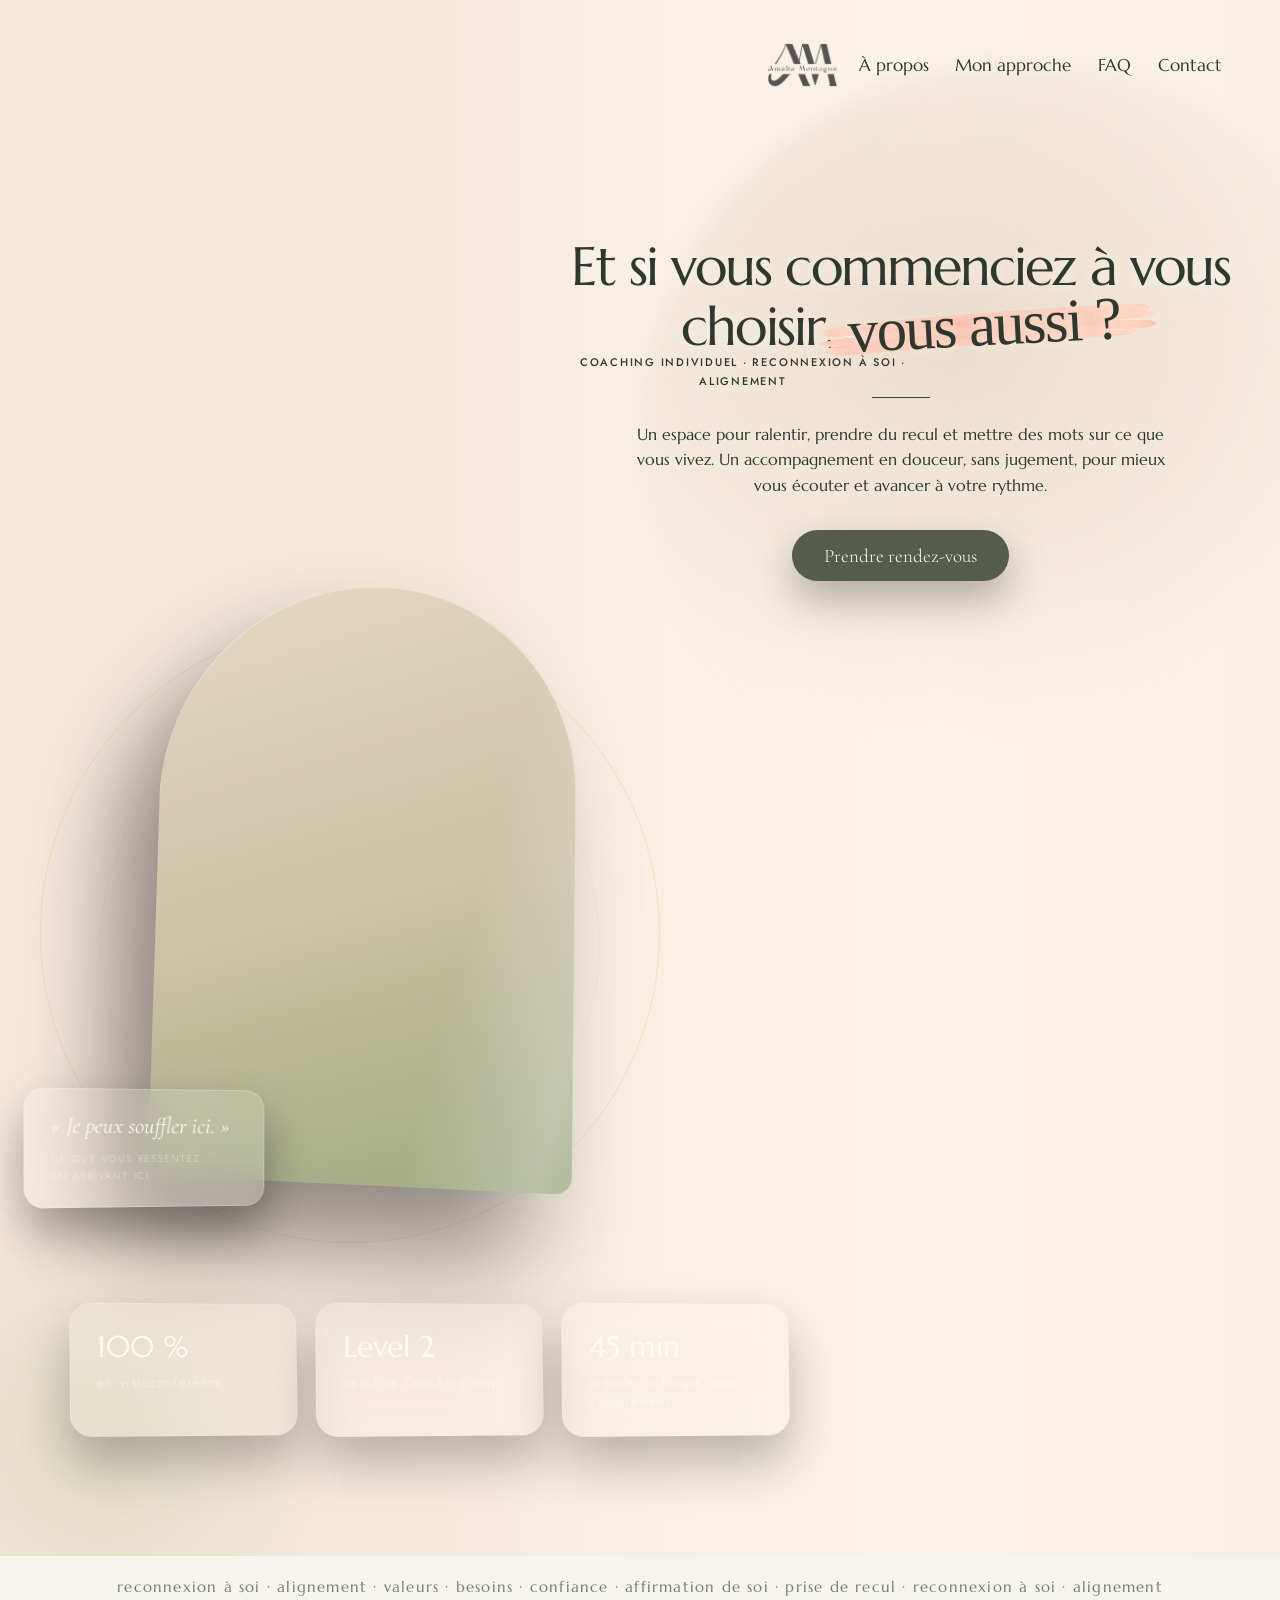
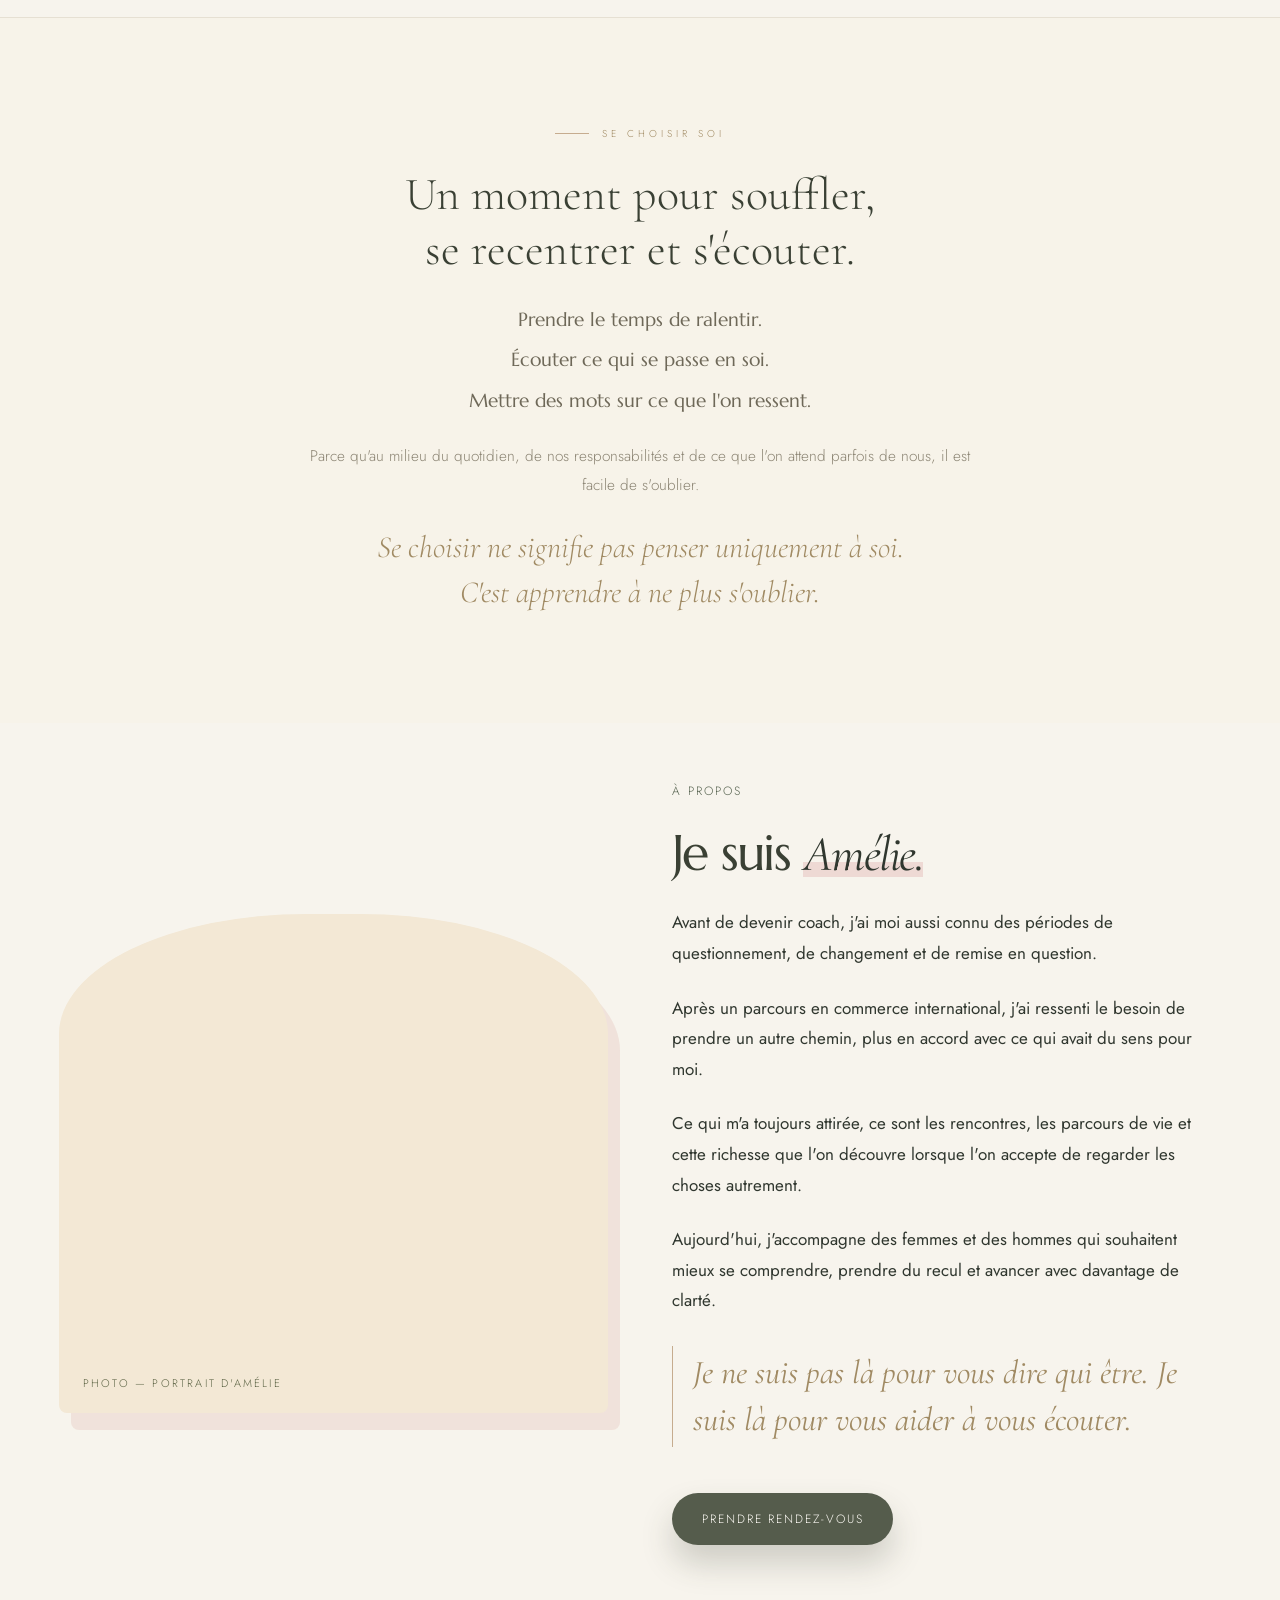
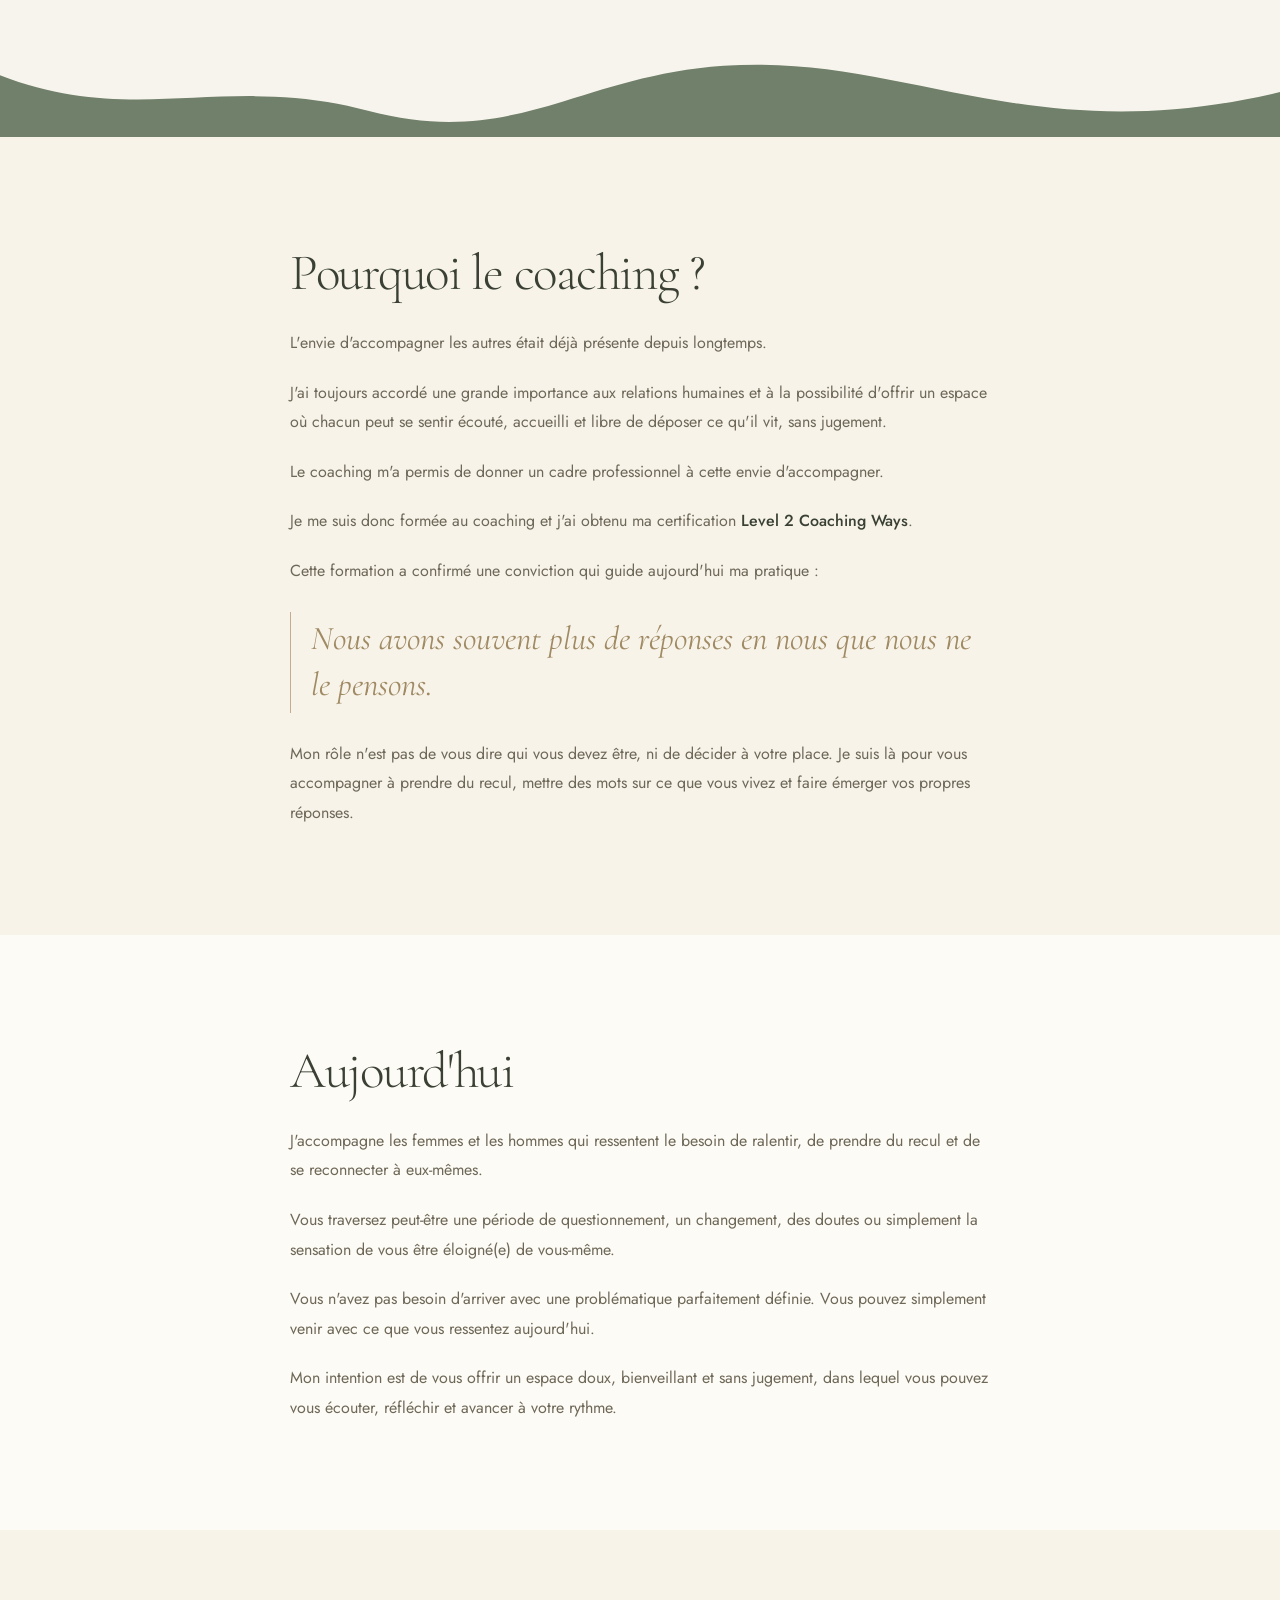
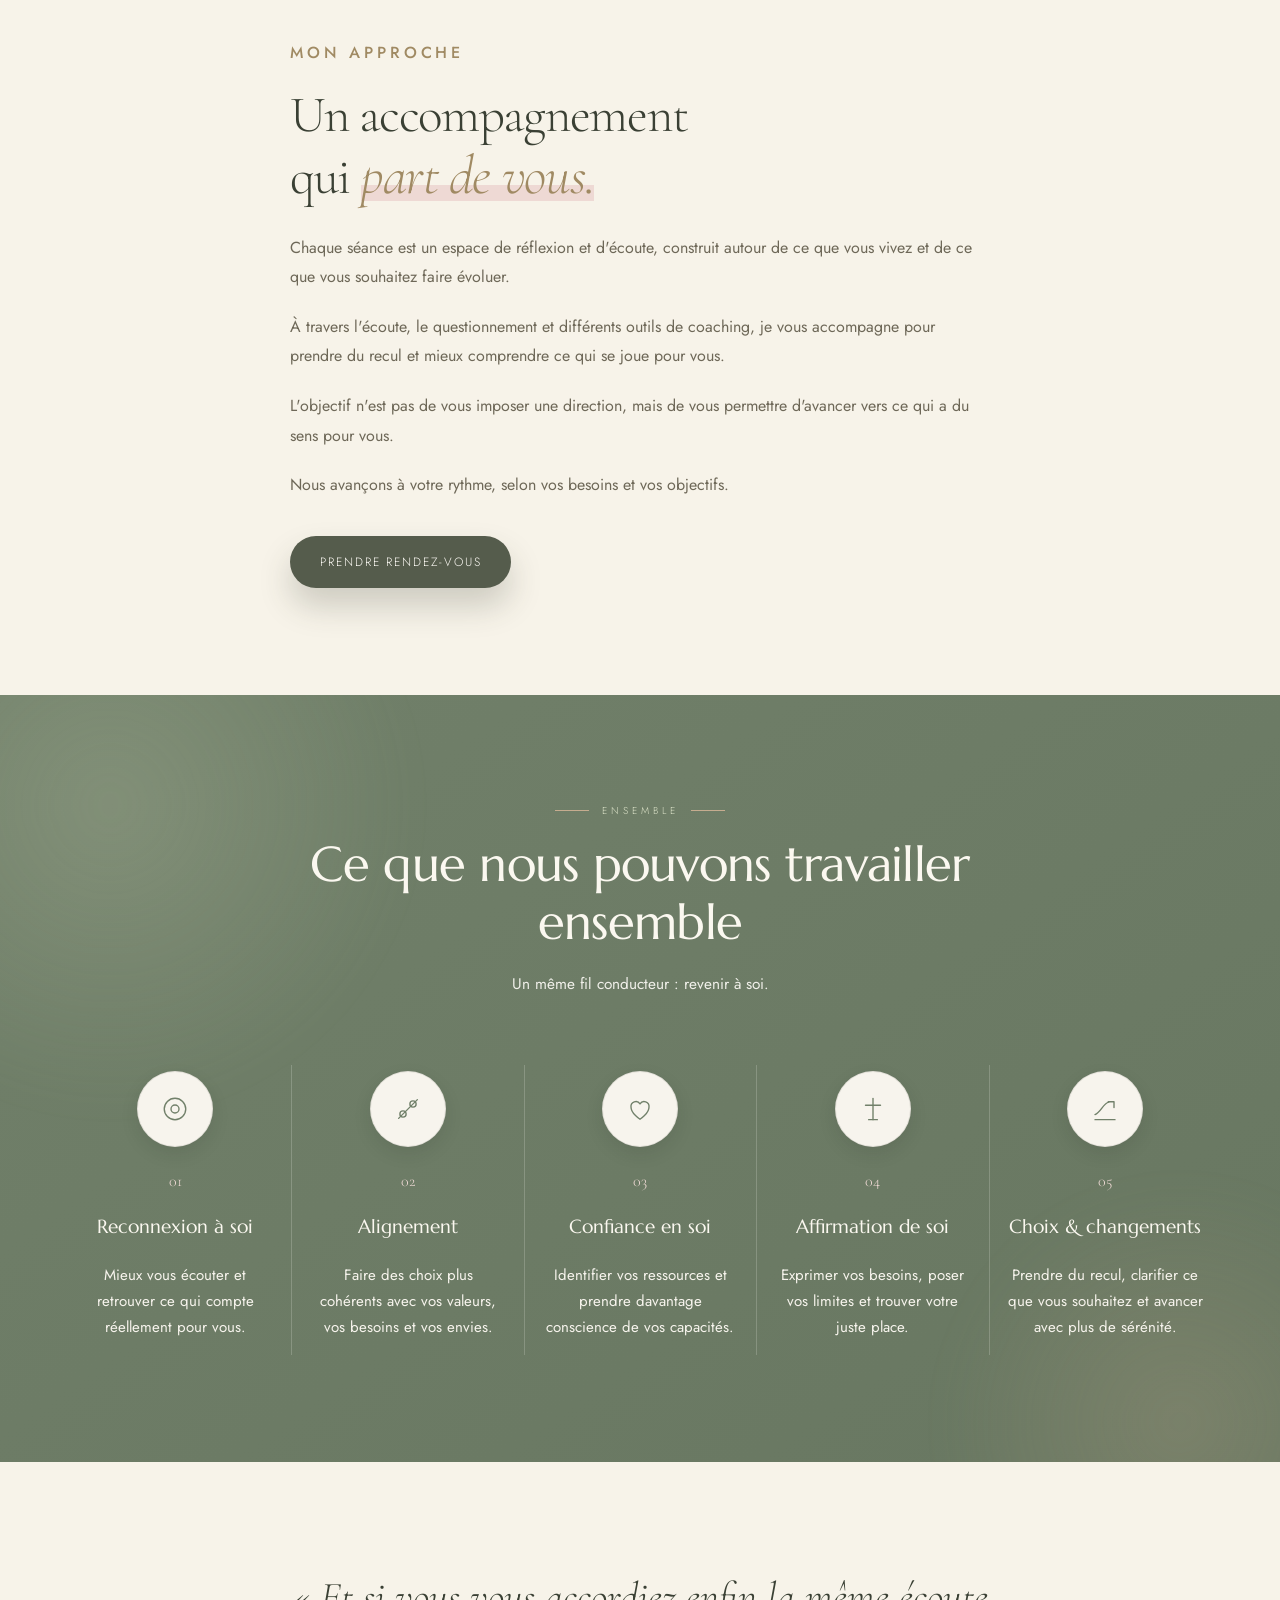
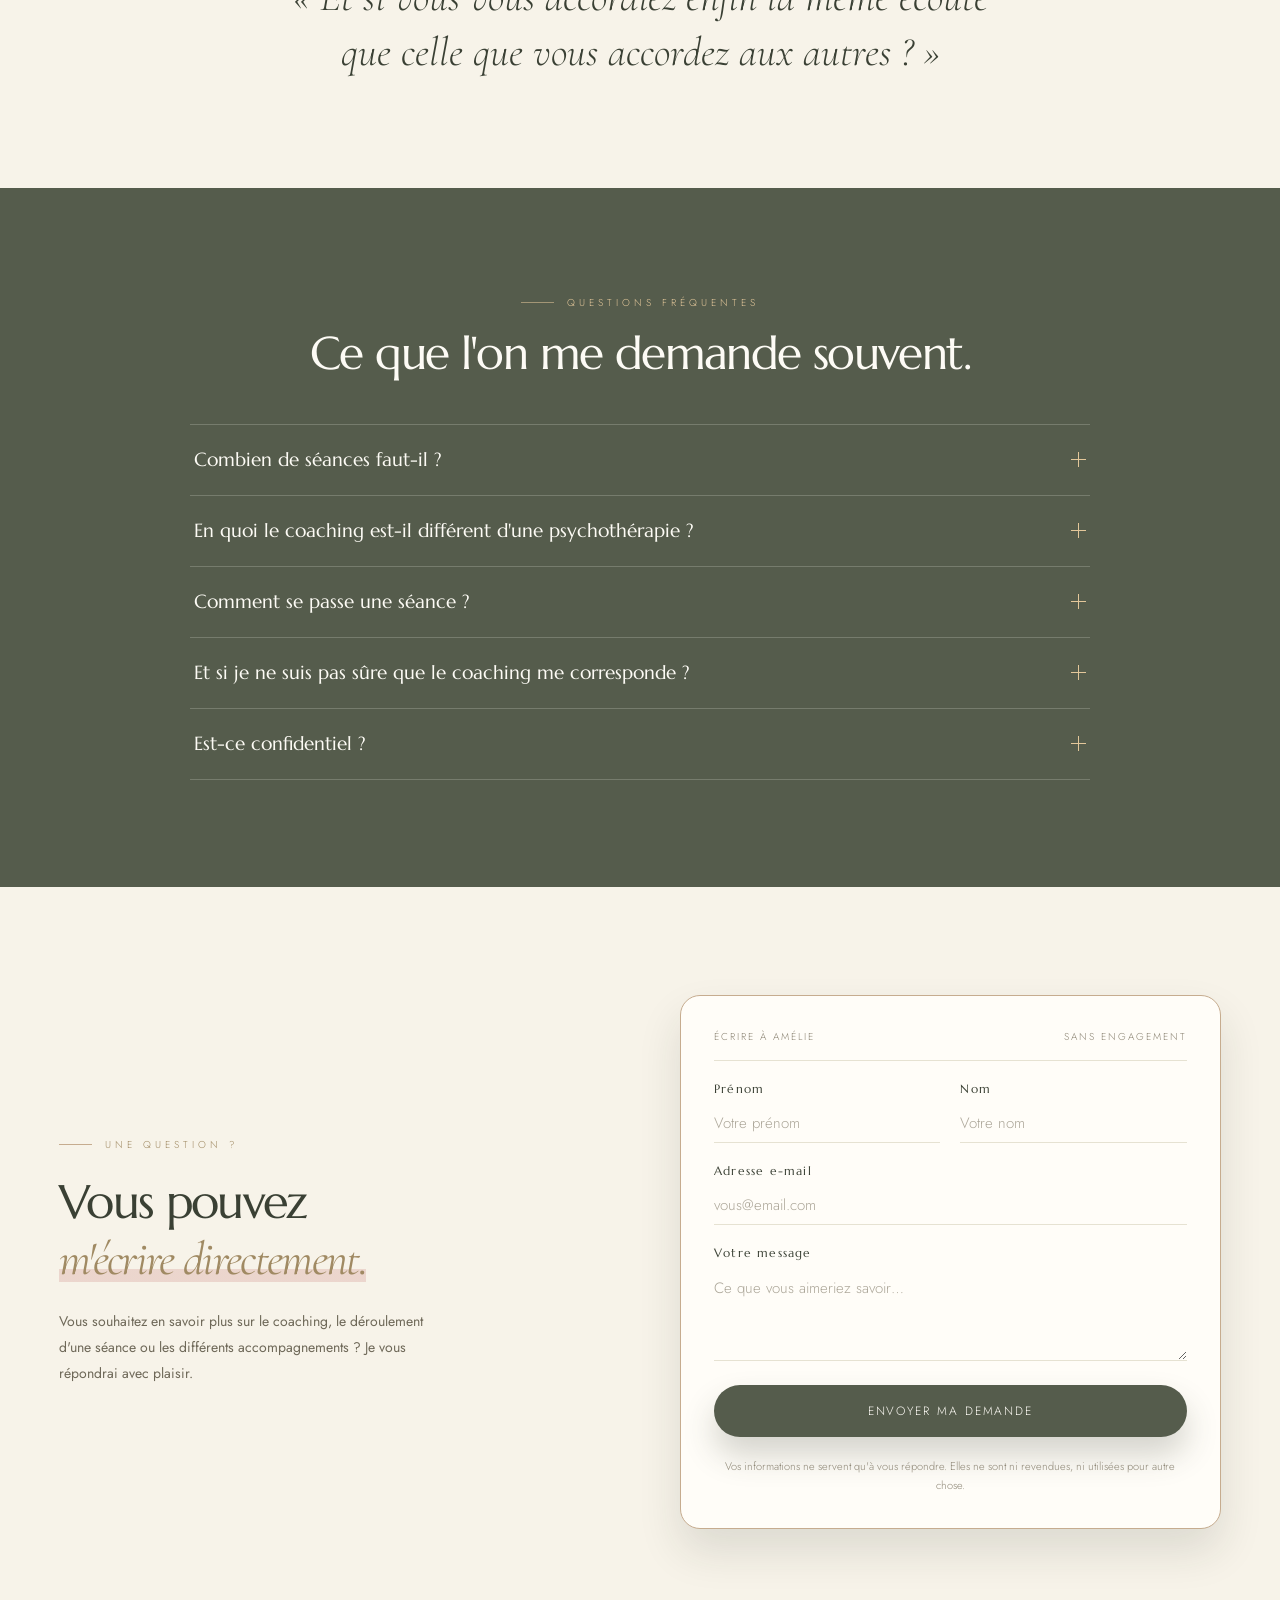
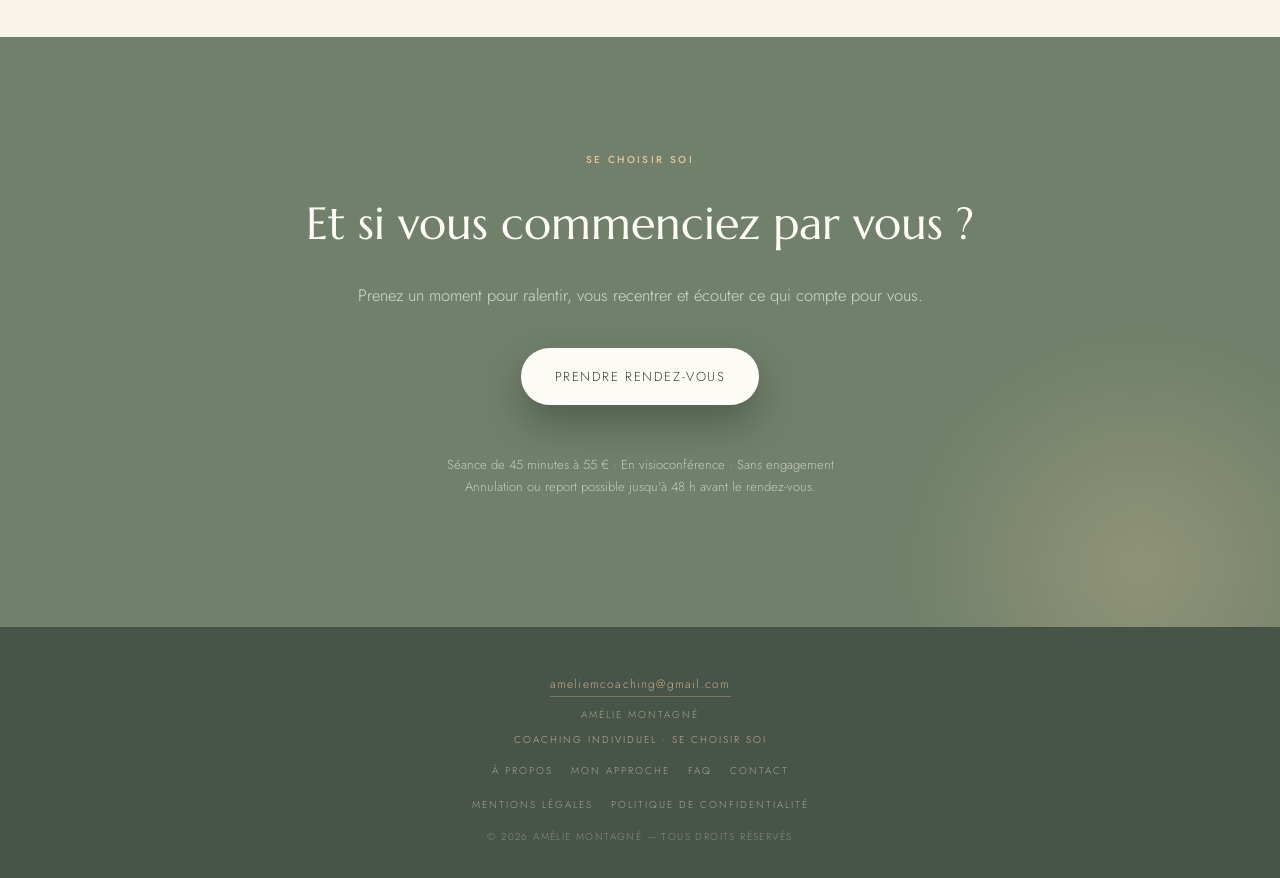
==== commit fbf0cdcd: "Retire le lien CGV des pieds de page La page cgv.html reste en place avec tout son contenu, mais plu" ====
--- a/public/index.html
+++ b/public/index.html
@@ -359,7 +359,6 @@
     <nav class="foot-links" aria-label="Liens légaux">
       <a href="mentions-legales.html">Mentions légales</a>
       <a href="mentions-legales.html#donnees">Politique de confidentialité</a>
-      <a href="cgv.html">CGV</a>
     </nav>
 
     <p class="foot-copy">© 2026 Amélie Montagné — Tous droits réservés</p>
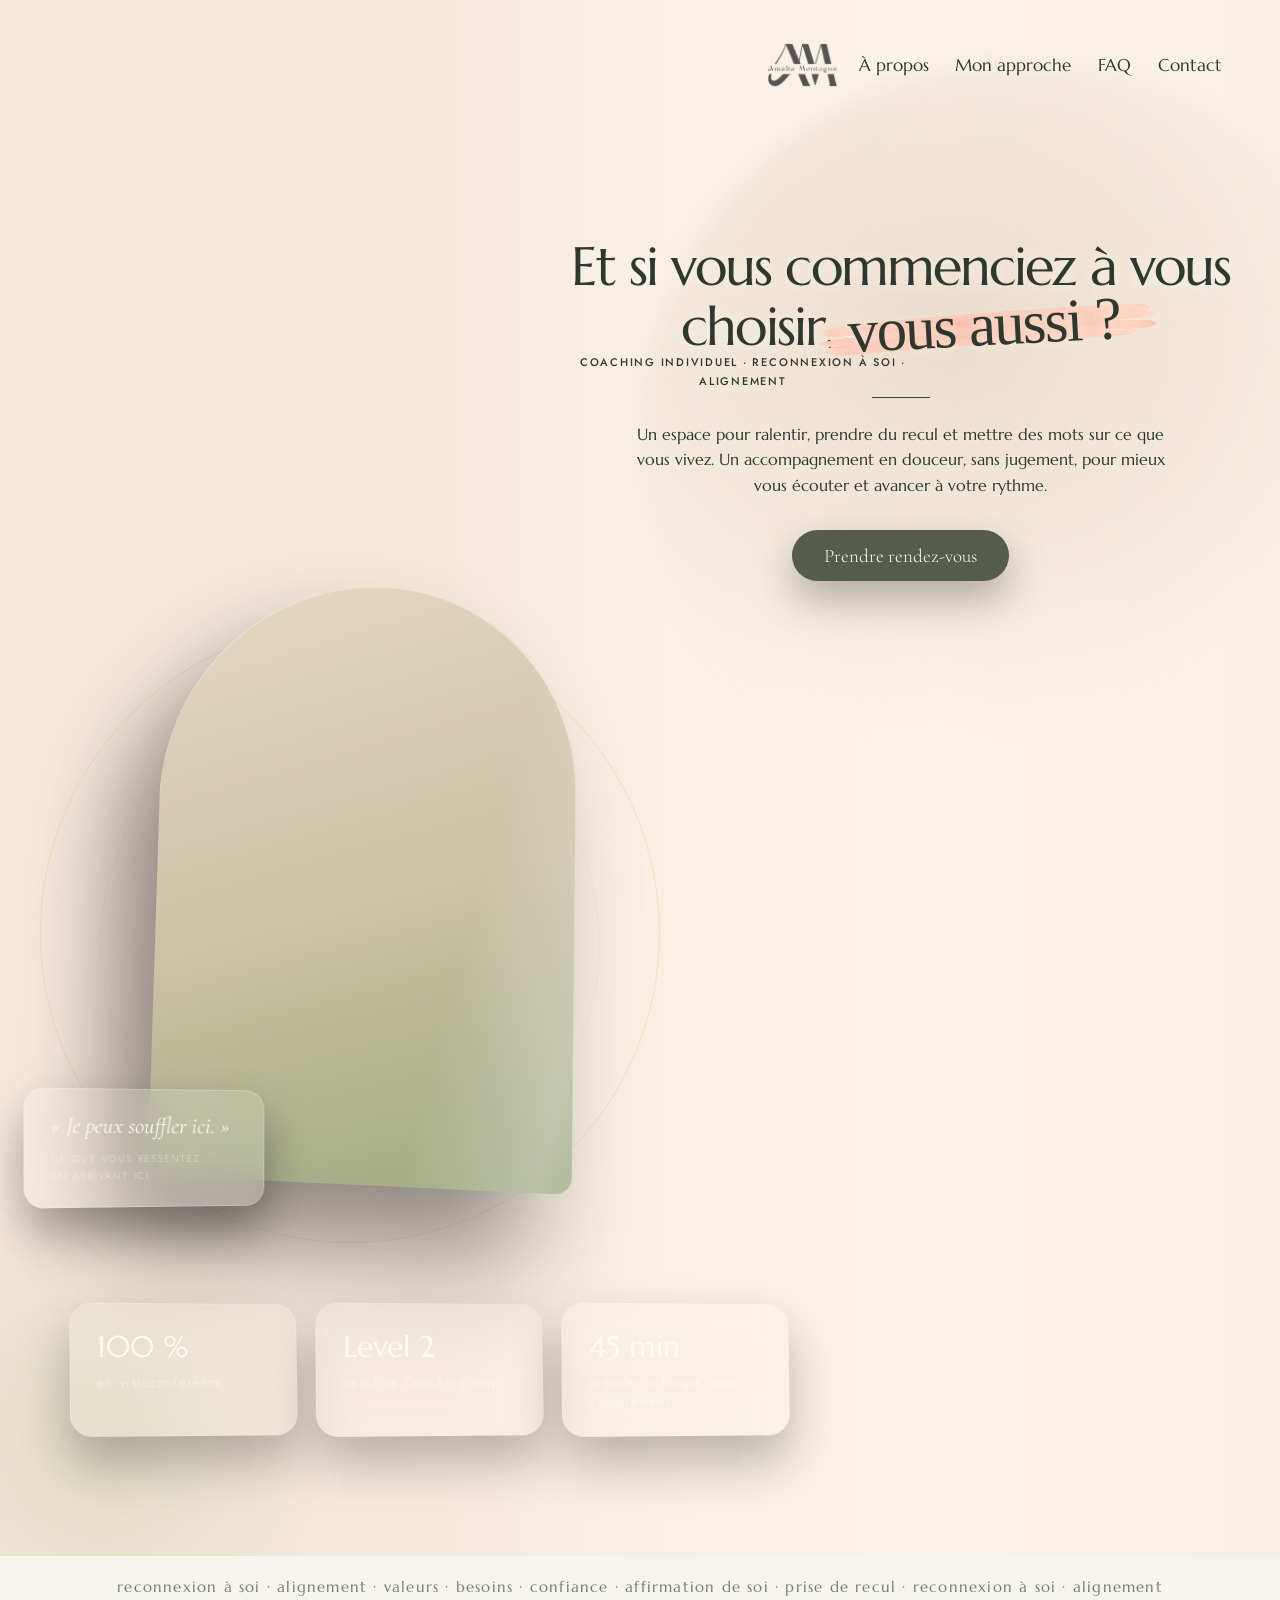
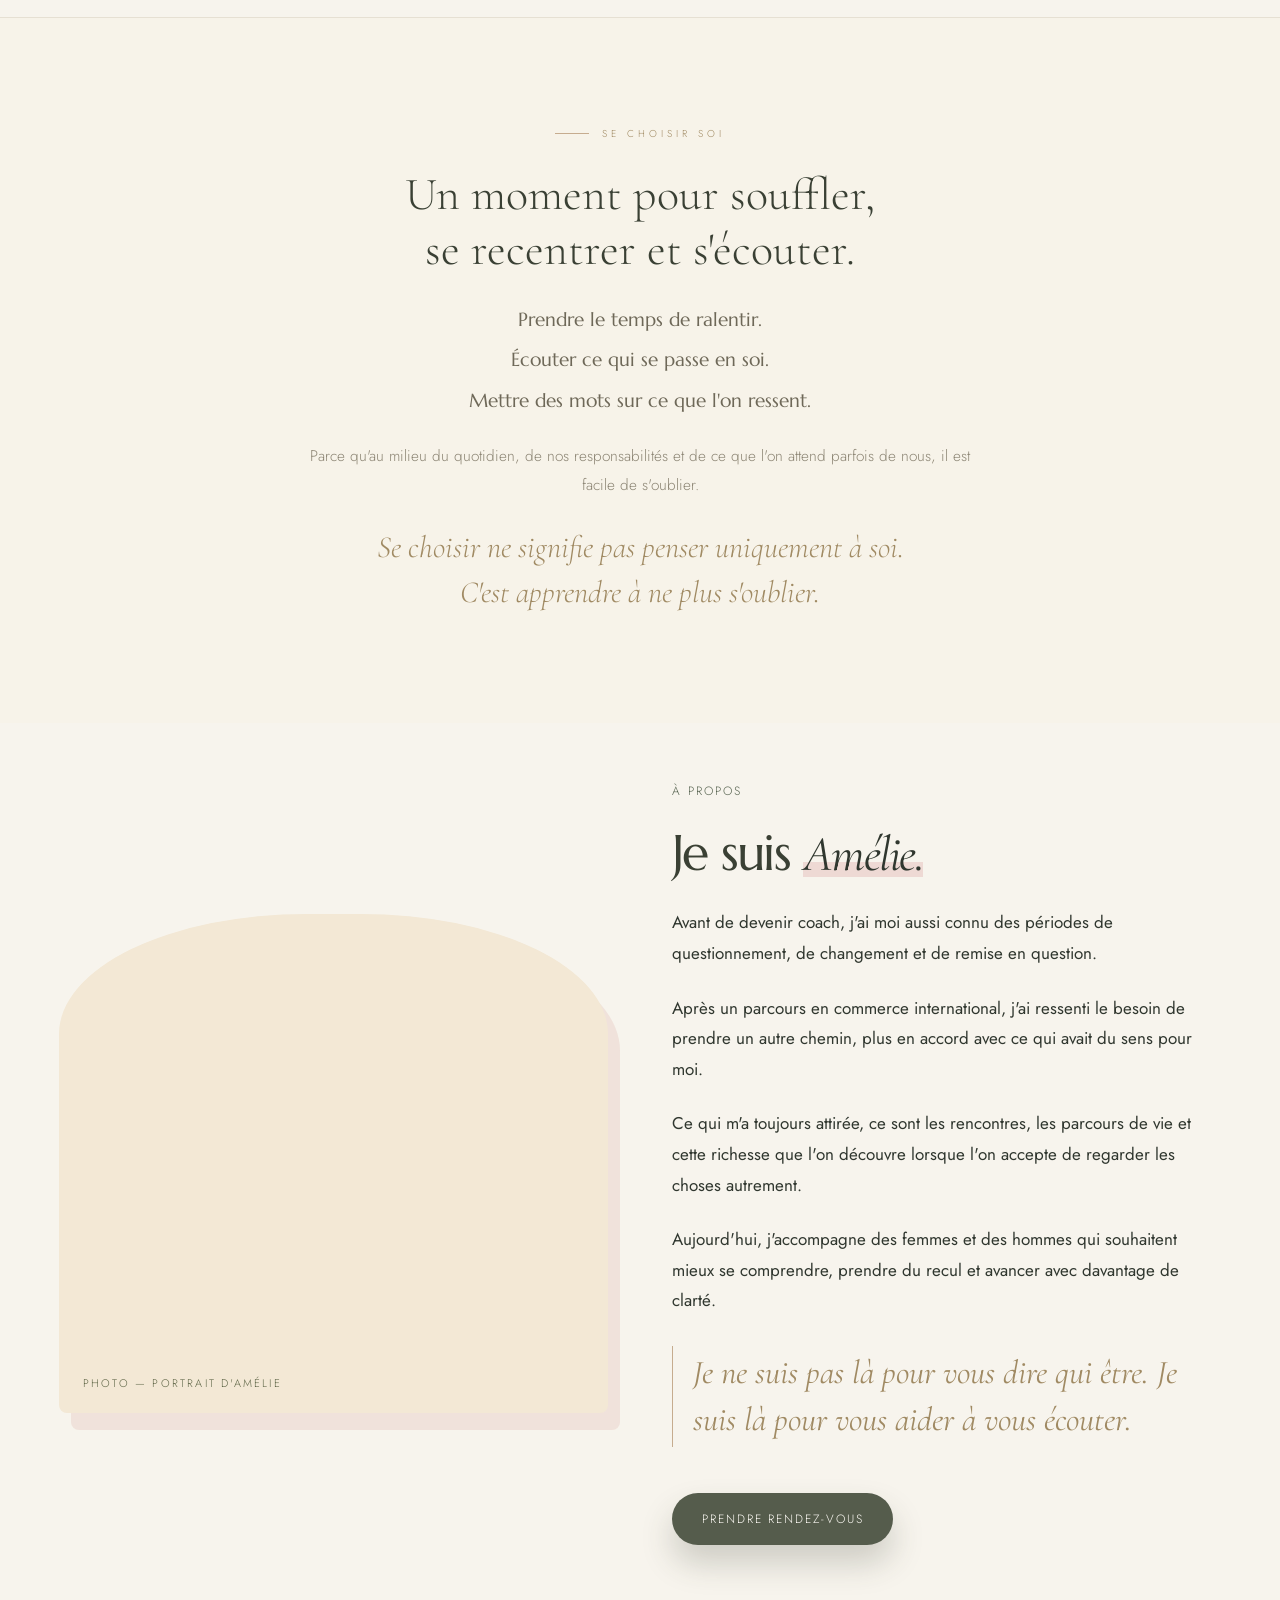
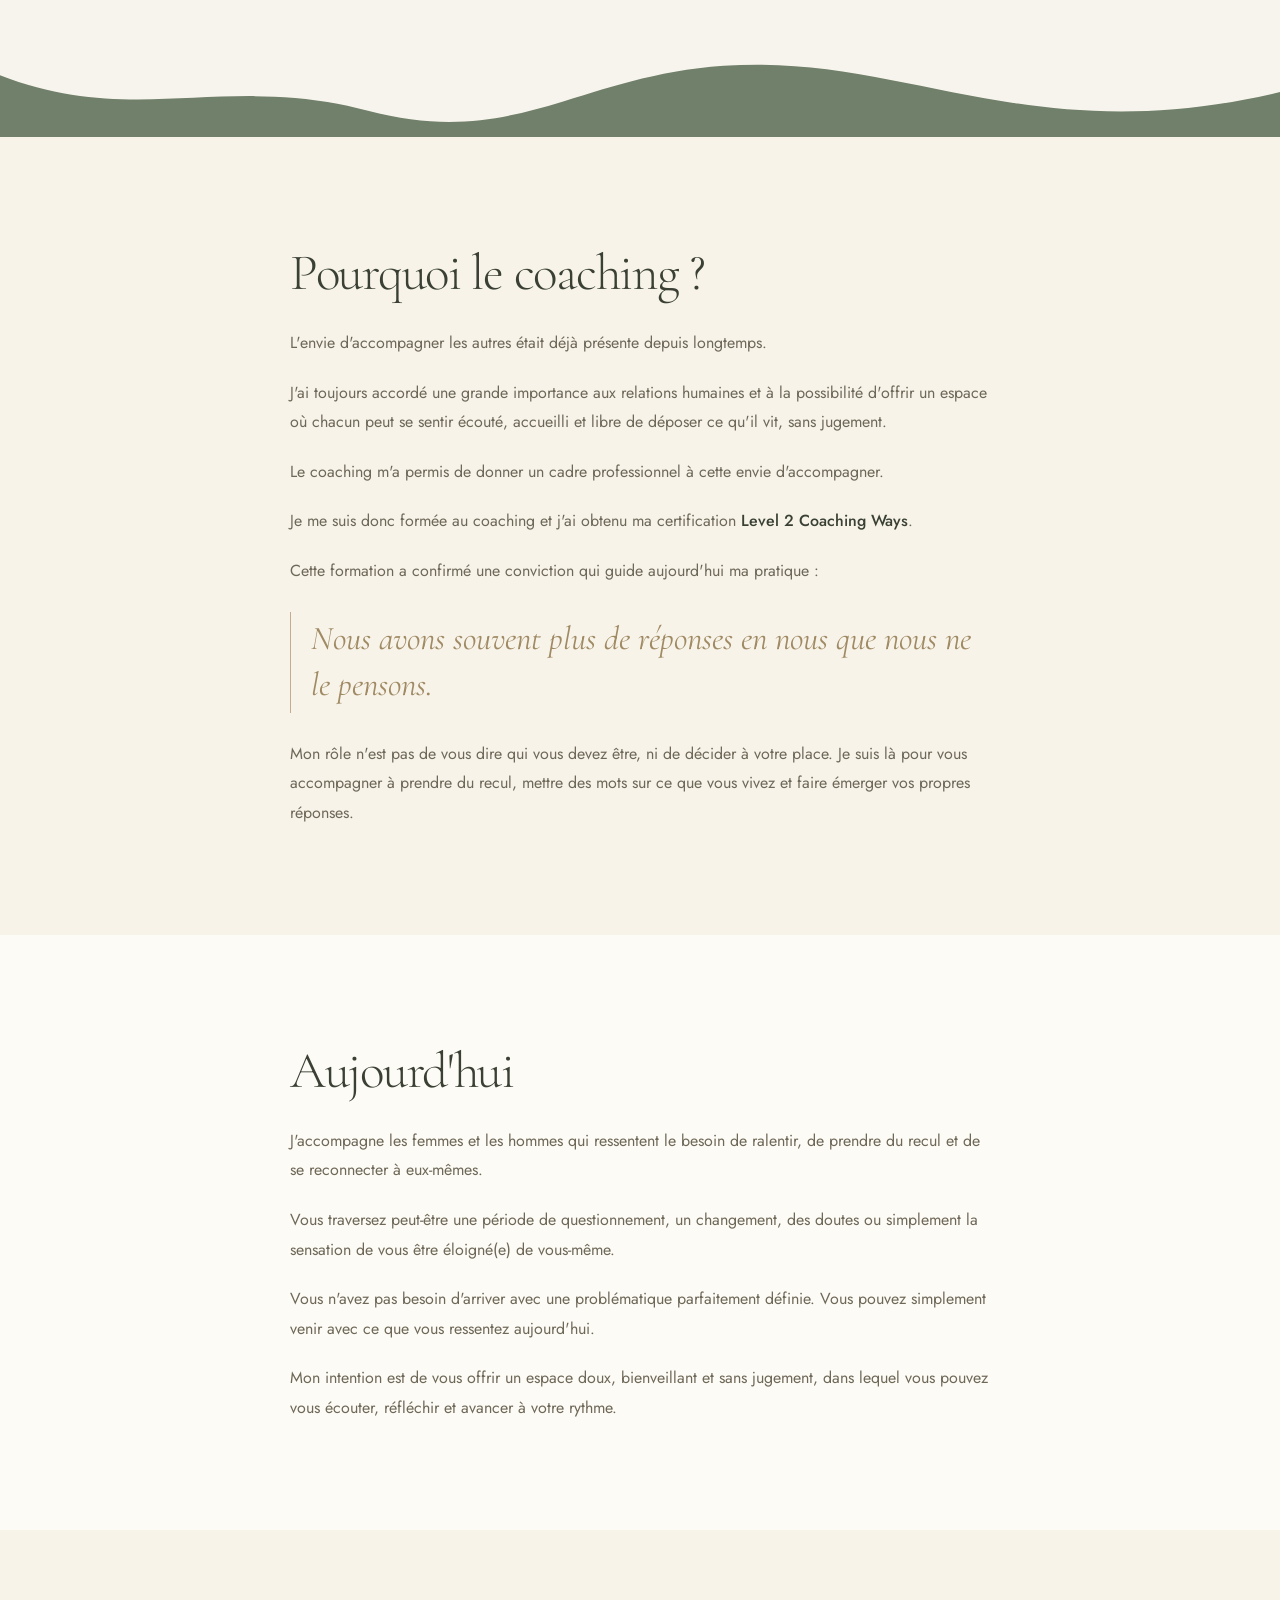
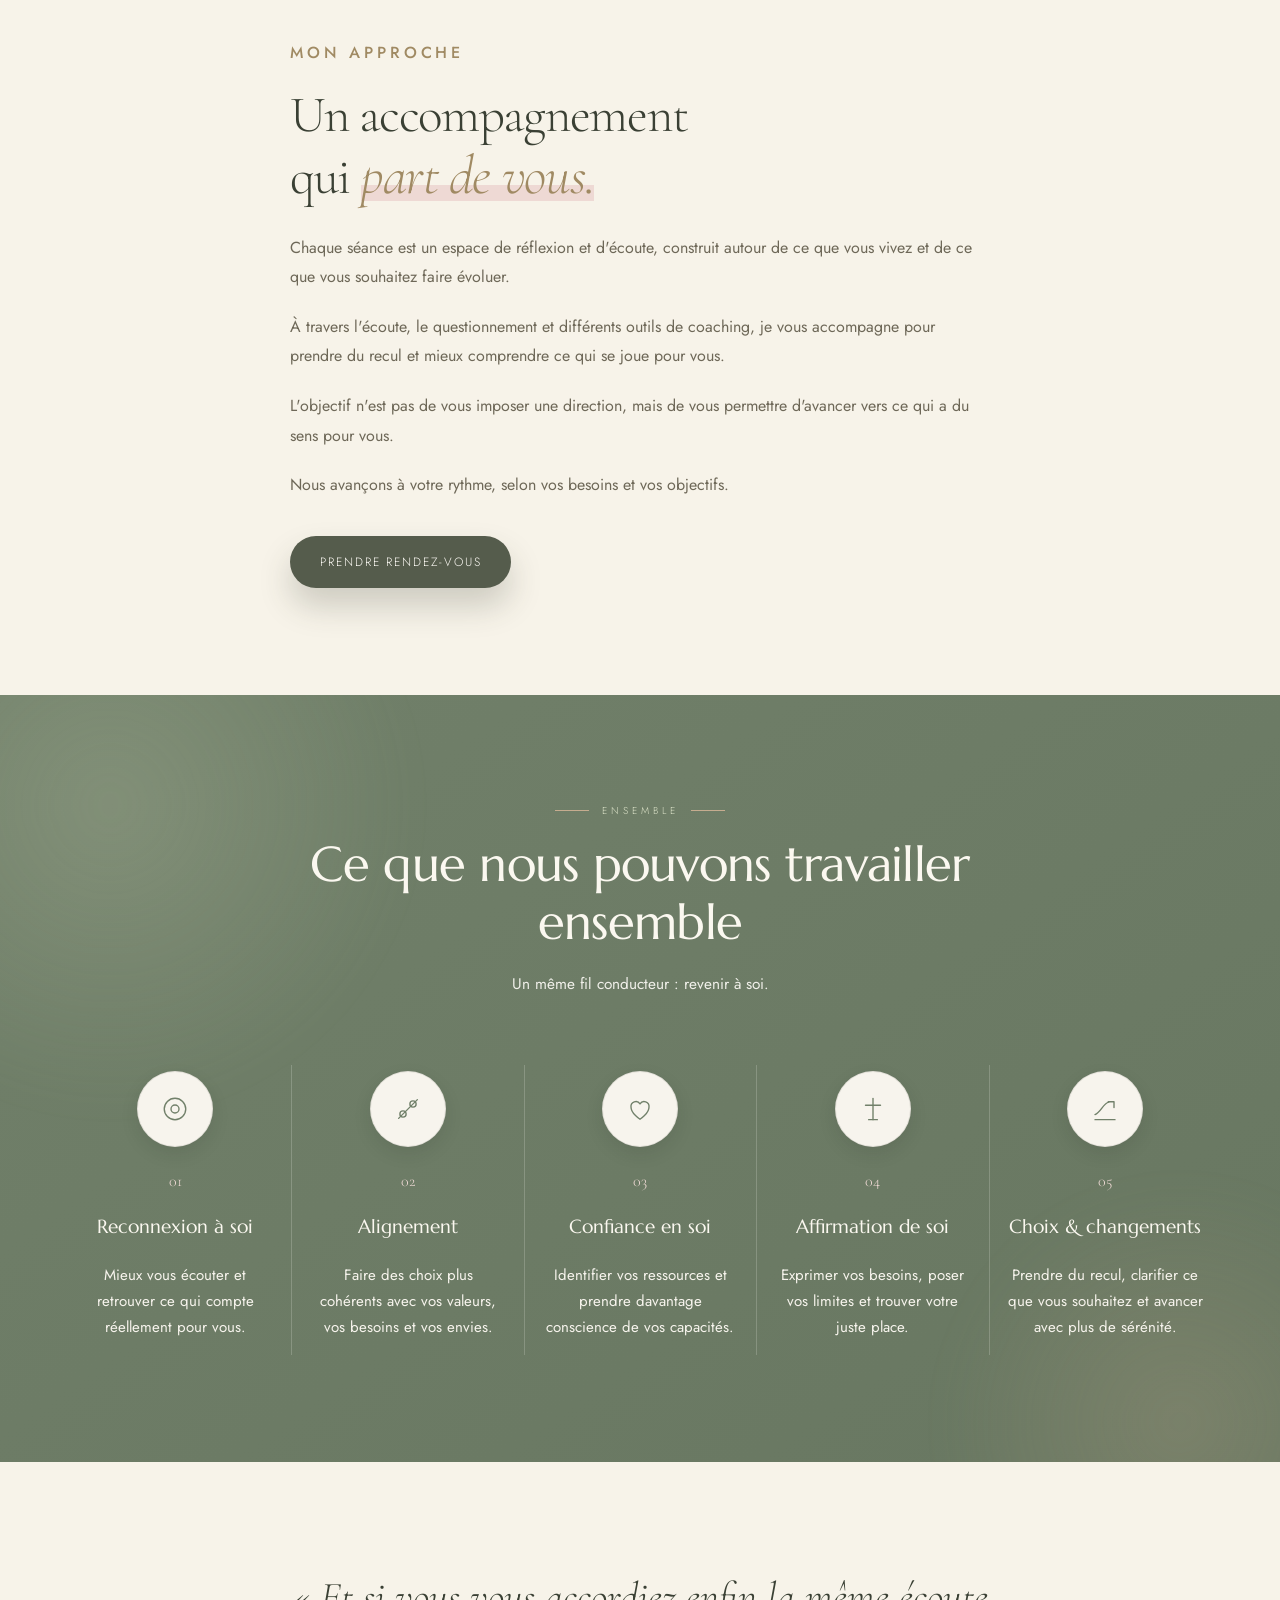
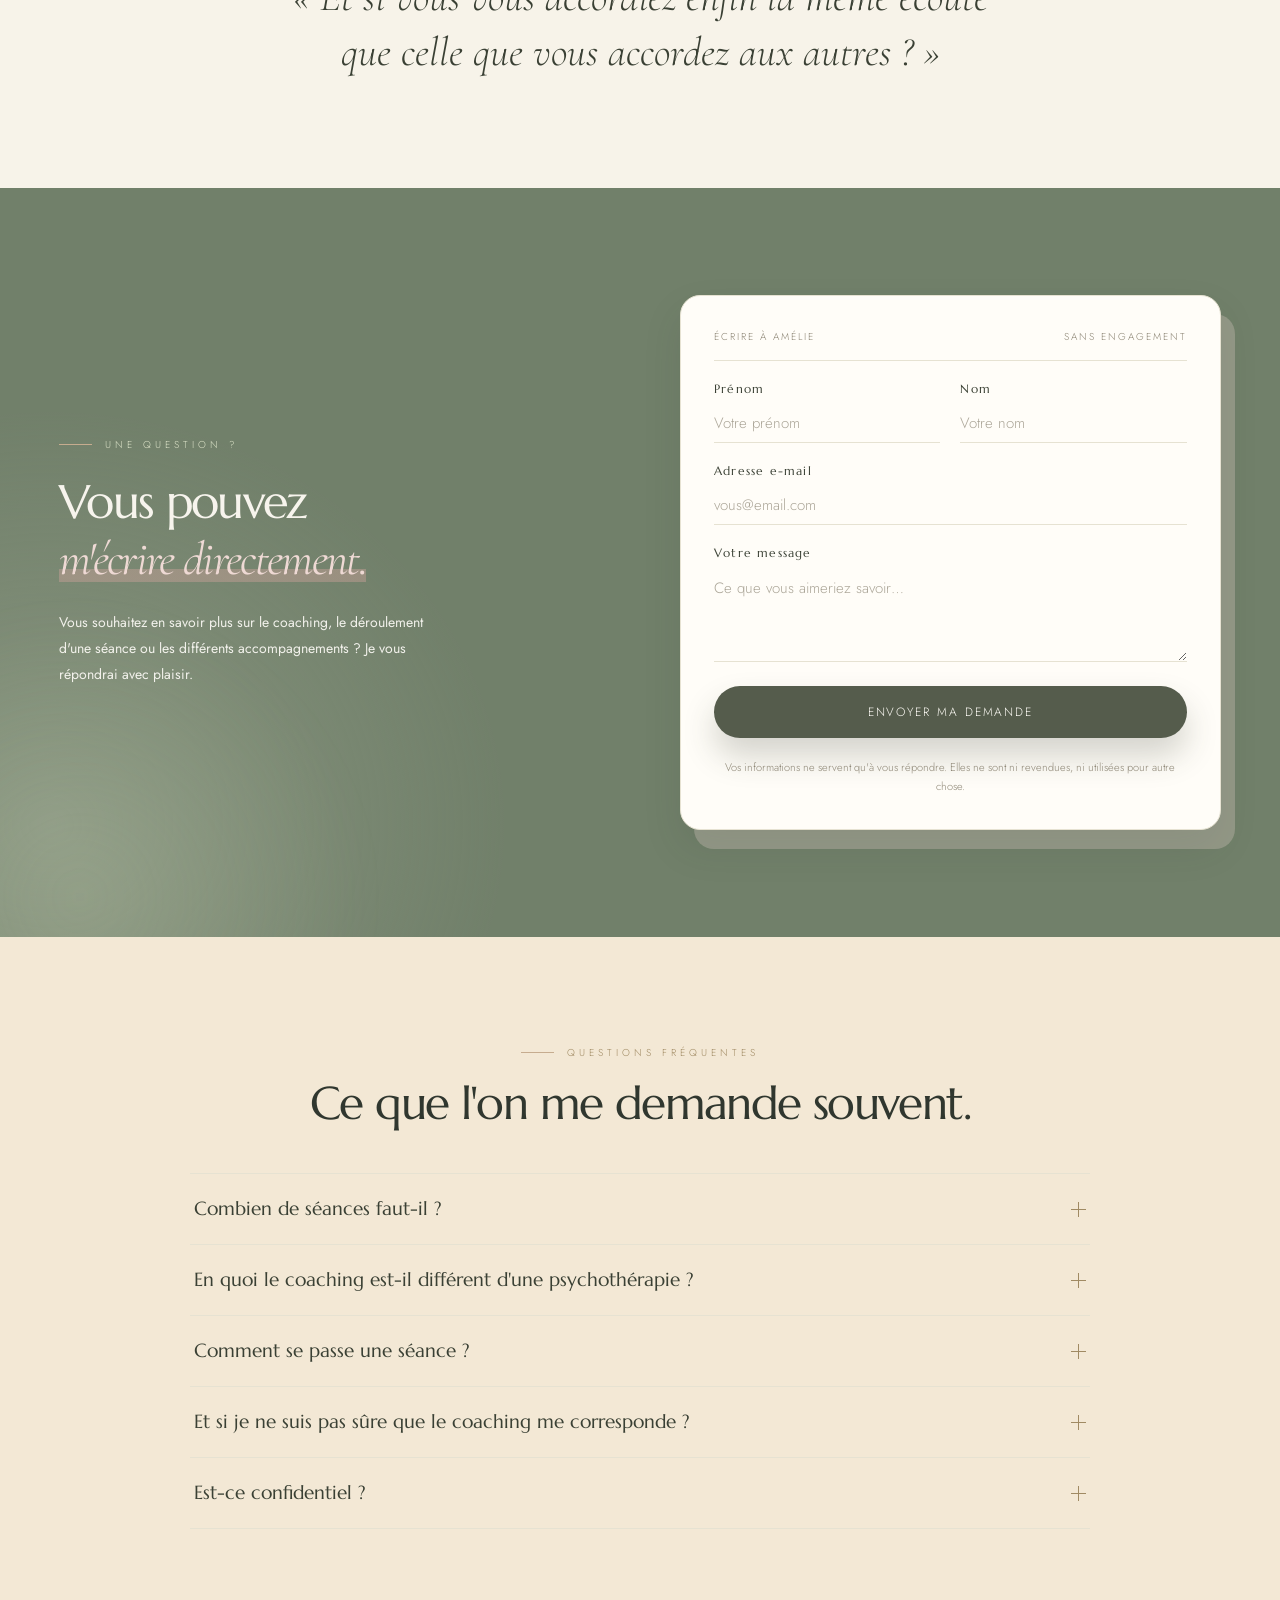
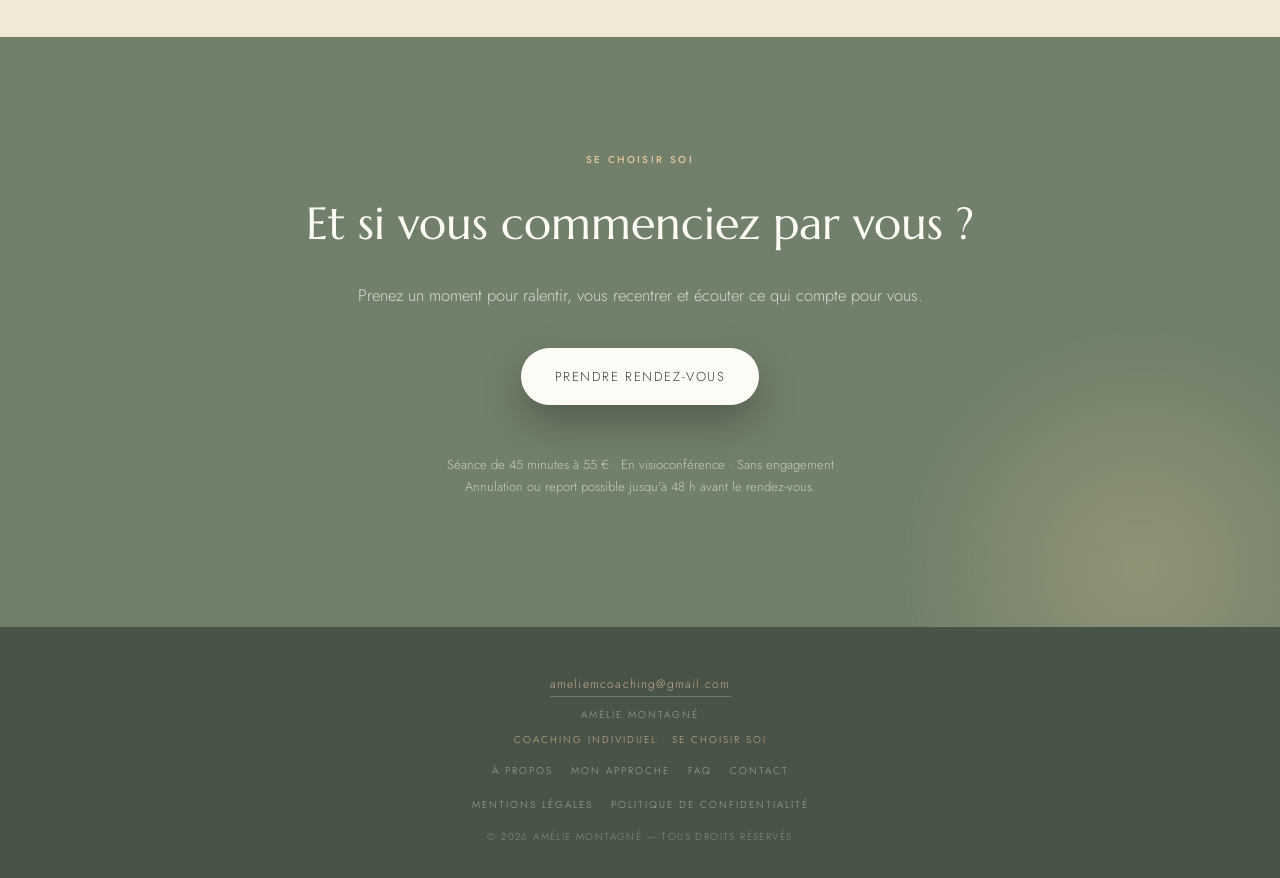
==== commit 36256929: "Revert "Place la FAQ avant Contact et echange leurs fonds" This reverts commit 8617e632329c0ef2fa98e" ====
--- a/public/index.html
+++ b/public/index.html
@@ -219,7 +219,55 @@
     <p class="pause-quote" id="pause-title">«&nbsp;Et si vous vous accordiez enfin la même écoute que celle que vous accordez aux autres&nbsp;?&nbsp;»</p>
   </section>
 
-  <!-- ========== 11. FAQ ========== -->
+  <!-- ========== 11. UNE QUESTION ? ========== -->
+  <section class="contact" id="contact">
+    <span class="halo halo--a"></span>
+
+    <div class="contact-in">
+      <div class="contact-intro">
+        <p class="eyebrow eyebrow--on-green"><span class="rule"></span>Une question&nbsp;?</p>
+        <h2 class="contact-title">Vous pouvez <em>m'écrire directement.</em></h2>
+        <p class="contact-lead">Vous souhaitez en savoir plus sur le coaching, le déroulement d'une séance ou les différents accompagnements&nbsp;? Je vous répondrai avec plaisir.</p>
+      </div>
+
+      <form class="contact-form" name="contact" method="POST" action="/" data-netlify="true" netlify-honeypot="bot-field">
+        <input type="hidden" name="form-name" value="contact">
+        <p class="cf-hp"><label>Laissez ce champ vide <input name="bot-field" tabindex="-1" autocomplete="off"></label></p>
+
+        <div class="cf-head">
+          <span>Écrire à Amélie</span>
+          <span>Sans engagement</span>
+        </div>
+
+        <div class="cf-grid">
+          <div class="cf-field">
+            <label for="cf-prenom">Prénom</label>
+            <input id="cf-prenom" name="prenom" type="text" autocomplete="given-name" placeholder="Votre prénom" required>
+          </div>
+          <div class="cf-field">
+            <label for="cf-nom">Nom</label>
+            <input id="cf-nom" name="nom" type="text" autocomplete="family-name" placeholder="Votre nom" required>
+          </div>
+        </div>
+
+        <div class="cf-field">
+          <label for="cf-email">Adresse e-mail</label>
+          <input id="cf-email" name="email" type="email" autocomplete="email" placeholder="vous@email.com" required>
+        </div>
+
+        <div class="cf-field">
+          <label for="cf-message">Votre message</label>
+          <textarea id="cf-message" name="message" rows="3" placeholder="Ce que vous aimeriez savoir…" required></textarea>
+        </div>
+
+        <button class="btn btn--green cf-submit" type="submit">Envoyer ma demande</button>
+        <p class="cf-note">Vos informations ne servent qu'à vous répondre. Elles ne sont ni revendues, ni utilisées pour autre chose.</p>
+        <p class="cf-status" role="status" aria-live="polite"></p>
+      </form>
+    </div>
+  </section>
+
+  <!-- ========== 12. FAQ ========== -->
   <section class="faq" id="faq">
     <div class="faq-in">
       <div class="faq-head">
@@ -268,54 +316,6 @@
           </div>
         </details>
       </div>
-    </div>
-  </section>
-
-  <!-- ========== 12. UNE QUESTION ? ========== -->
-  <section class="contact" id="contact">
-    <span class="halo halo--a"></span>
-
-    <div class="contact-in">
-      <div class="contact-intro">
-        <p class="eyebrow eyebrow--on-green"><span class="rule"></span>Une question&nbsp;?</p>
-        <h2 class="contact-title">Vous pouvez <em>m'écrire directement.</em></h2>
-        <p class="contact-lead">Vous souhaitez en savoir plus sur le coaching, le déroulement d'une séance ou les différents accompagnements&nbsp;? Je vous répondrai avec plaisir.</p>
-      </div>
-
-      <form class="contact-form" name="contact" method="POST" action="/" data-netlify="true" netlify-honeypot="bot-field">
-        <input type="hidden" name="form-name" value="contact">
-        <p class="cf-hp"><label>Laissez ce champ vide <input name="bot-field" tabindex="-1" autocomplete="off"></label></p>
-
-        <div class="cf-head">
-          <span>Écrire à Amélie</span>
-          <span>Sans engagement</span>
-        </div>
-
-        <div class="cf-grid">
-          <div class="cf-field">
-            <label for="cf-prenom">Prénom</label>
-            <input id="cf-prenom" name="prenom" type="text" autocomplete="given-name" placeholder="Votre prénom" required>
-          </div>
-          <div class="cf-field">
-            <label for="cf-nom">Nom</label>
-            <input id="cf-nom" name="nom" type="text" autocomplete="family-name" placeholder="Votre nom" required>
-          </div>
-        </div>
-
-        <div class="cf-field">
-          <label for="cf-email">Adresse e-mail</label>
-          <input id="cf-email" name="email" type="email" autocomplete="email" placeholder="vous@email.com" required>
-        </div>
-
-        <div class="cf-field">
-          <label for="cf-message">Votre message</label>
-          <textarea id="cf-message" name="message" rows="3" placeholder="Ce que vous aimeriez savoir…" required></textarea>
-        </div>
-
-        <button class="btn btn--green cf-submit" type="submit">Envoyer ma demande</button>
-        <p class="cf-note">Vos informations ne servent qu'à vous répondre. Elles ne sont ni revendues, ni utilisées pour autre chose.</p>
-        <p class="cf-status" role="status" aria-live="polite"></p>
-      </form>
     </div>
   </section>
 
--- a/public/content.css
+++ b/public/content.css
@@ -266,45 +266,3 @@
   border-left:1px solid var(--taupe);padding-left:18px;
   font-style:italic;color:var(--text-soft);
 }
-
-/* ---------- FAQ et Contact permutes (20 sept. 2026) ----------
-   L'ordre des sections suit desormais celui du menu : FAQ puis Contact.
-   Mais la sequence devient pause(beige) → FAQ → Contact → final(vert),
-   et le bloc final est sombre par construction. La seule alternance
-   possible est donc : FAQ en SOMBRE, Contact en CLAIR. Les deux sections
-   echangent leurs fonds, et tout ce qui en dependait suit.
-   Les regles restent ici : styles.css garde le design d'origine. */
-
-/* --- FAQ : passe sur fond vert --- */
-.faq{background:var(--green-brand)}
-.faq .eyebrow--ocre{color:var(--ocre-light)}
-.faq .eyebrow--ocre .rule{background:rgba(227,199,154,.55)}
-.faq-title{color:var(--ivory-alt)}
-/* Un filet ivoire pleine opacite serait trop dur sur le vert. */
-.faq-list{border-top-color:rgba(251,248,240,.20)}
-.faq-item{border-bottom-color:rgba(251,248,240,.20)}
-.faq-item summary{color:var(--ivory-alt)}
-.faq-item summary:hover{color:var(--ocre-light)}
-.faq-item summary:focus-visible{outline-color:var(--ocre-light)}
-.faq-item summary::after{
-  background:
-    linear-gradient(var(--ocre-light),var(--ocre-light)) center/15px 1px no-repeat,
-    linear-gradient(var(--ocre-light),var(--ocre-light)) center/1px 15px no-repeat;
-}
-.faq-item[open] summary::after{background-size:0 0, 1px 15px}
-.faq-answer p{color:var(--on-green-soft)}
-.faq-answer strong{color:var(--ivory)}
-
-/* --- Contact : passe sur fond beige --- */
-.contact{background:var(--beige)}
-/* Le halo est un voile clair concu pour le vert : invisible ou sale sur beige. */
-.contact .halo--a{display:none}
-.contact-intro .eyebrow--on-green{color:var(--ocre-dark)}
-.contact-intro .eyebrow--on-green .rule{background:var(--taupe)}
-.contact-title{color:var(--ink)}
-.contact-title em{color:var(--ocre-dark)}
-/* --text-soft tombait a 3,3 de contraste sur le beige : on prend la teinte
-   de corps de texte, celle des paragraphes de FAQ et d'A propos. */
-.contact-lead{color:var(--text)}
-/* La carte ivoire sur beige : deux tons trop proches, le bord la detache. */
-.contact-form{border-color:var(--taupe);box-shadow:0 22px 44px rgba(34,39,30,.12)}
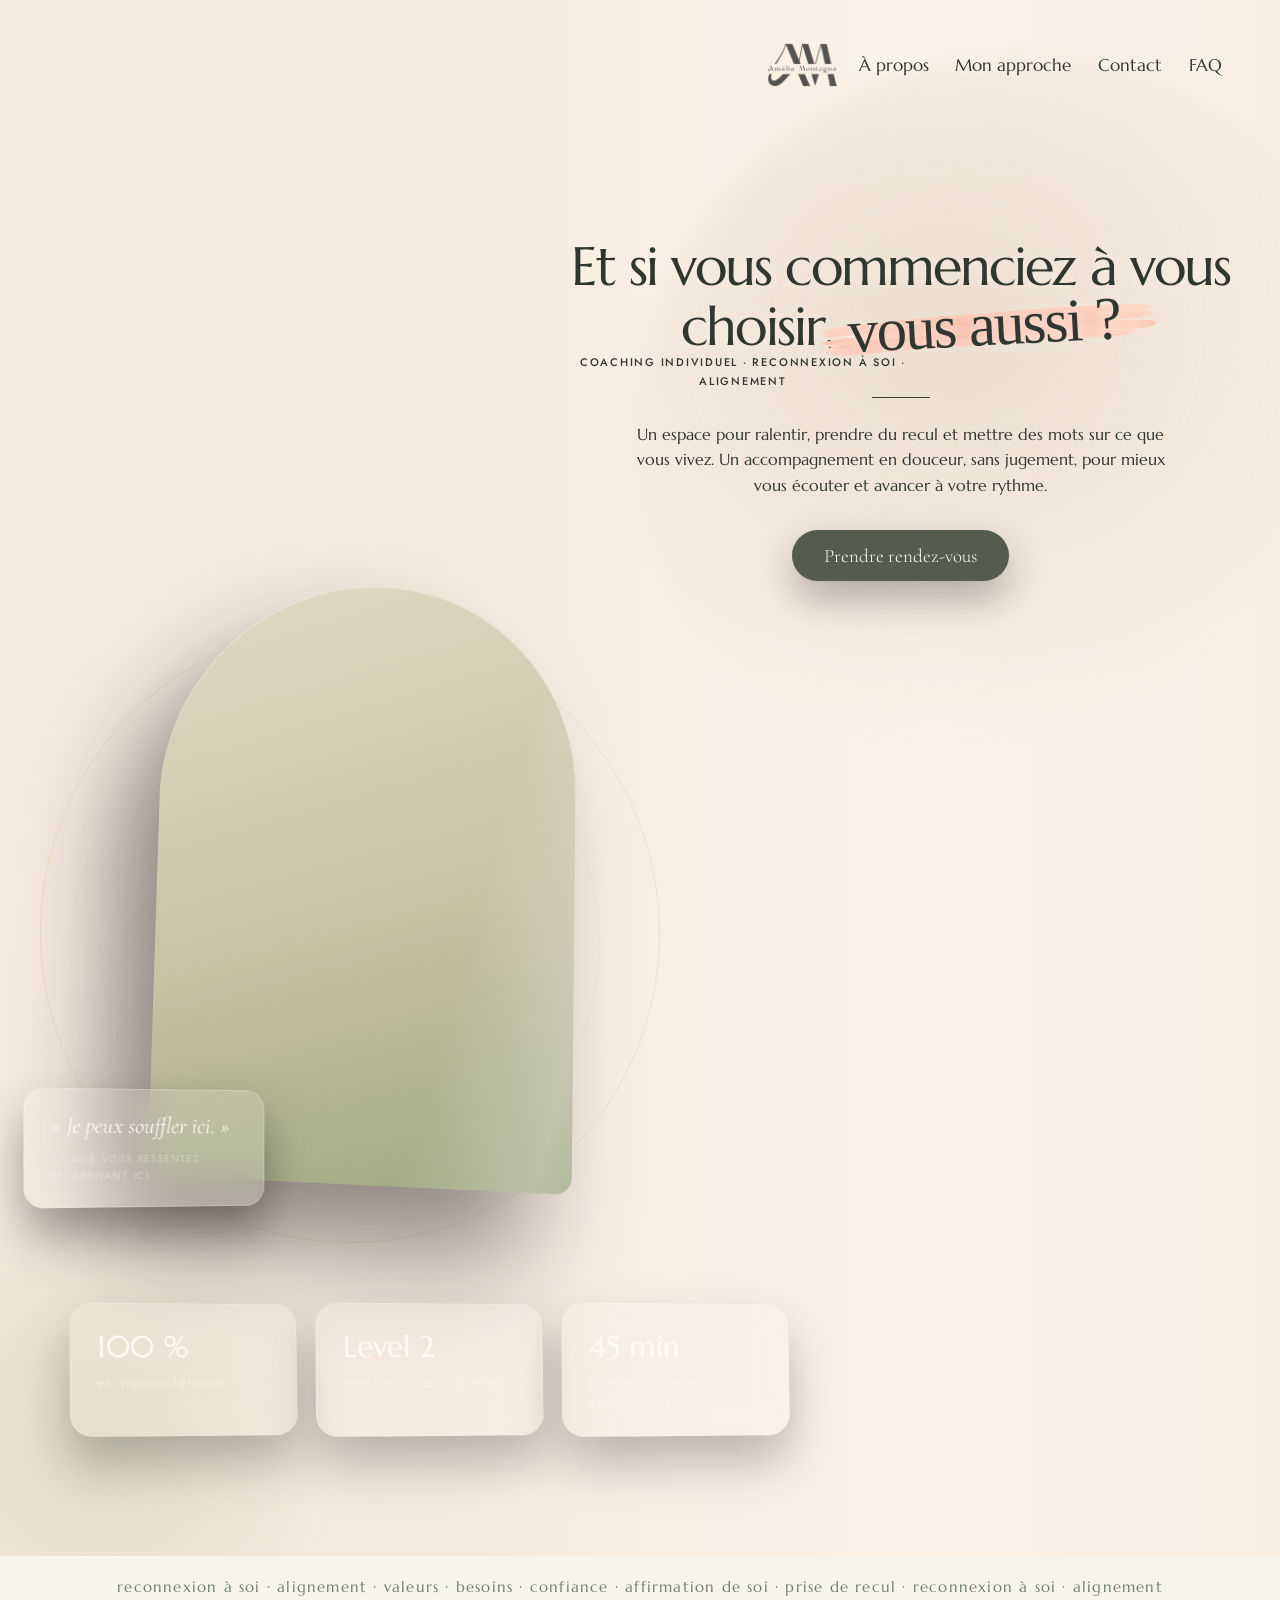
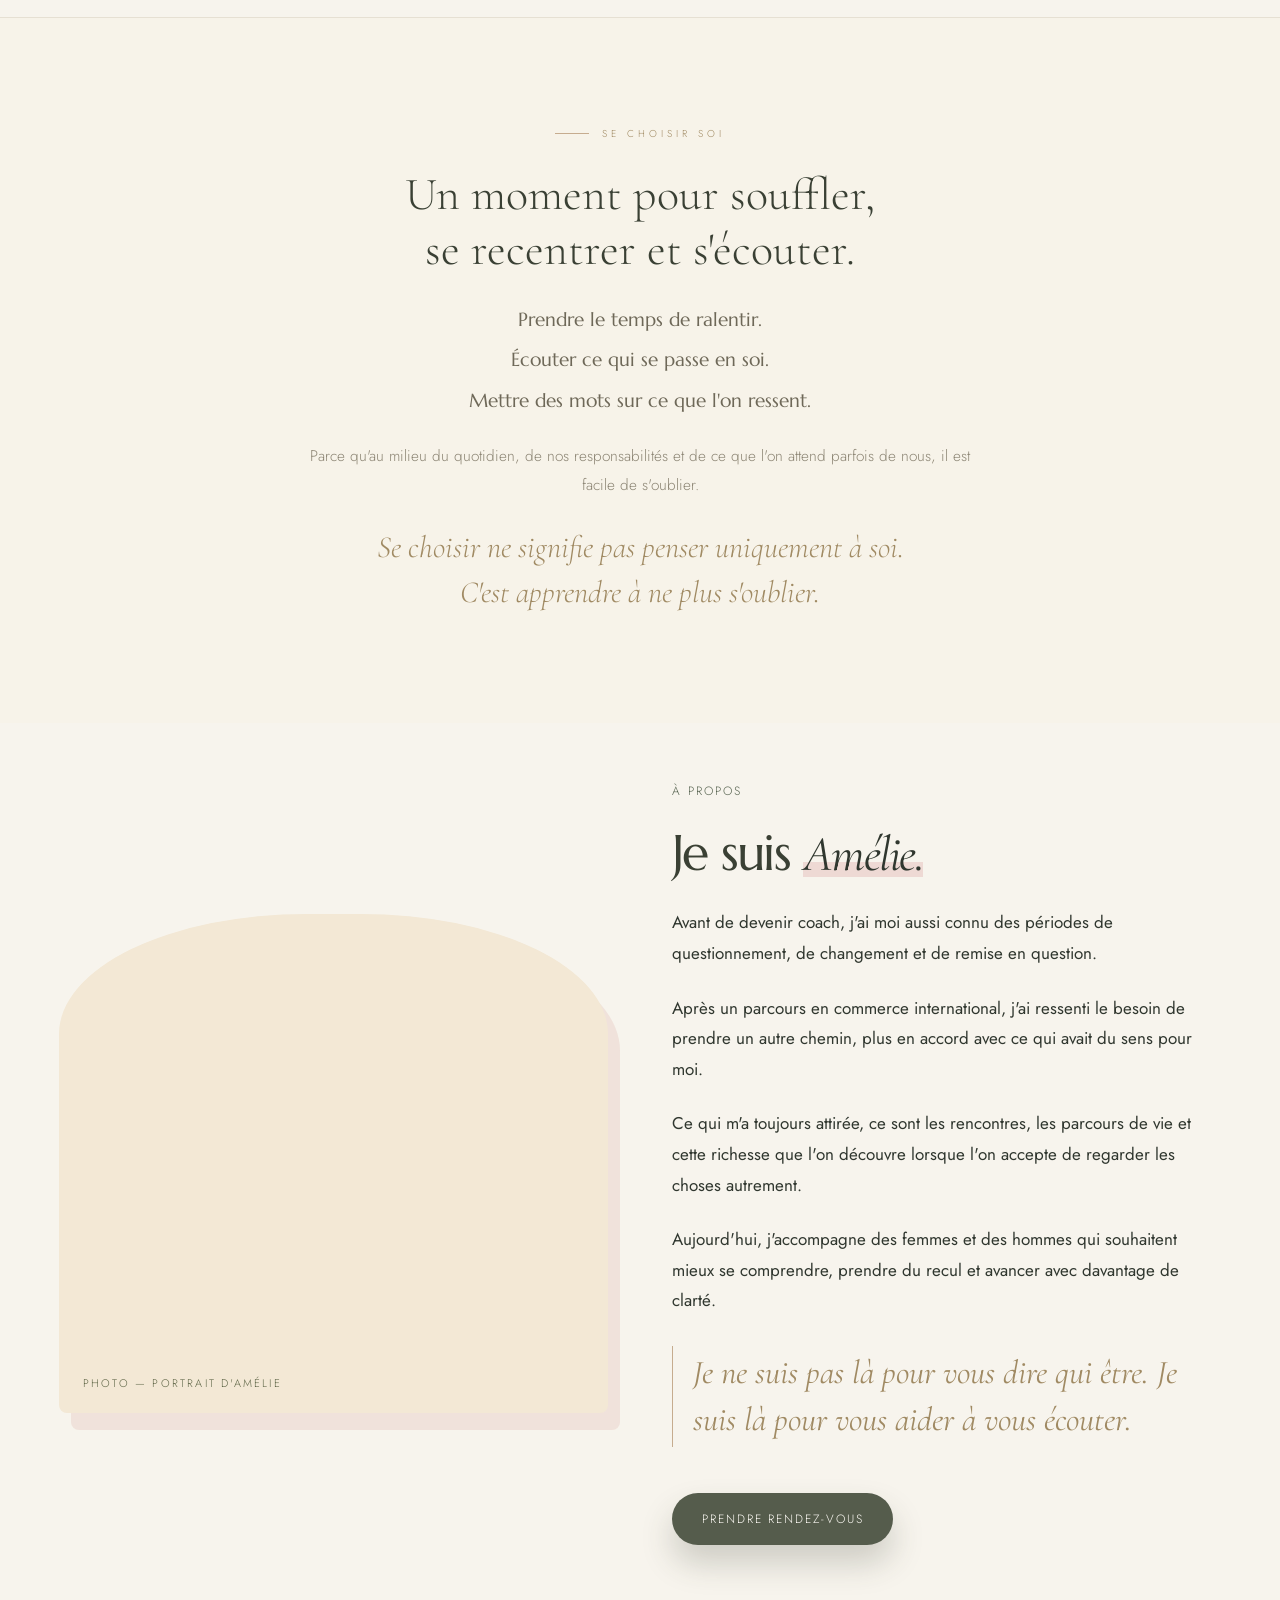
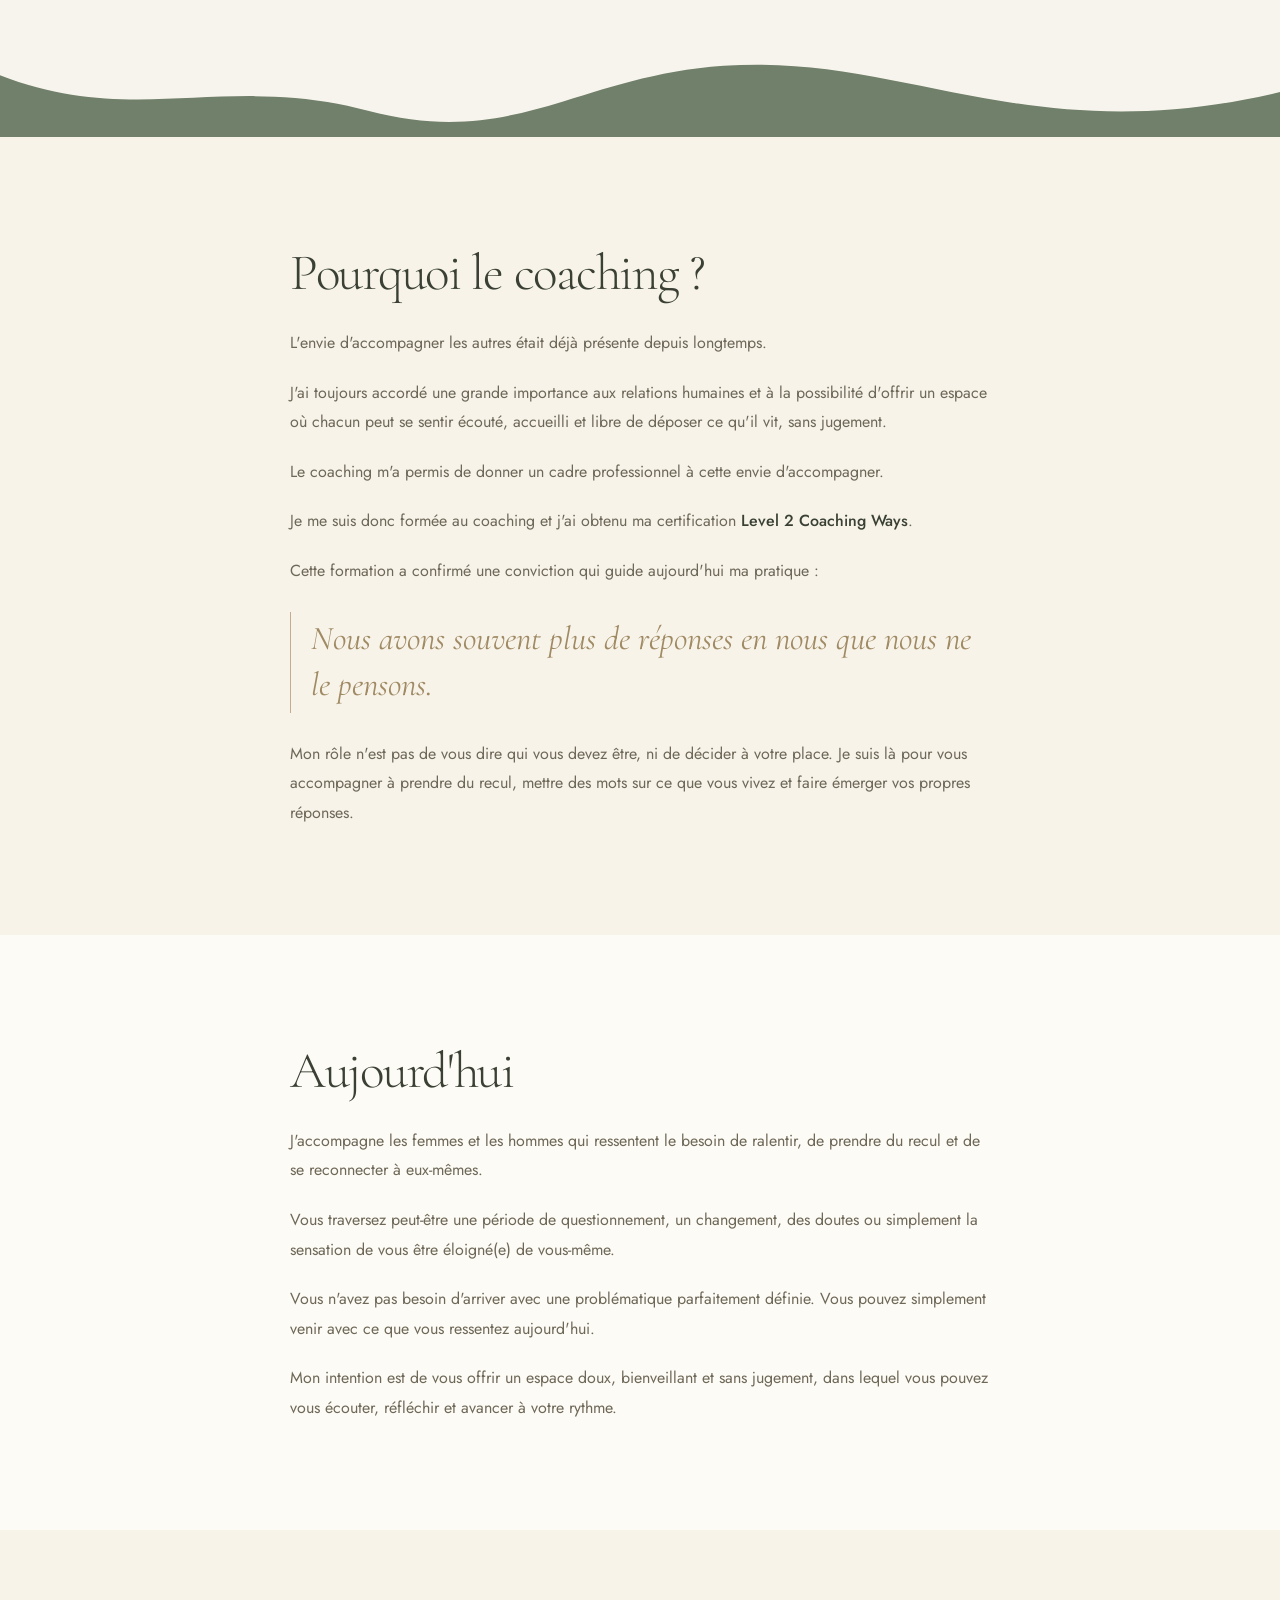
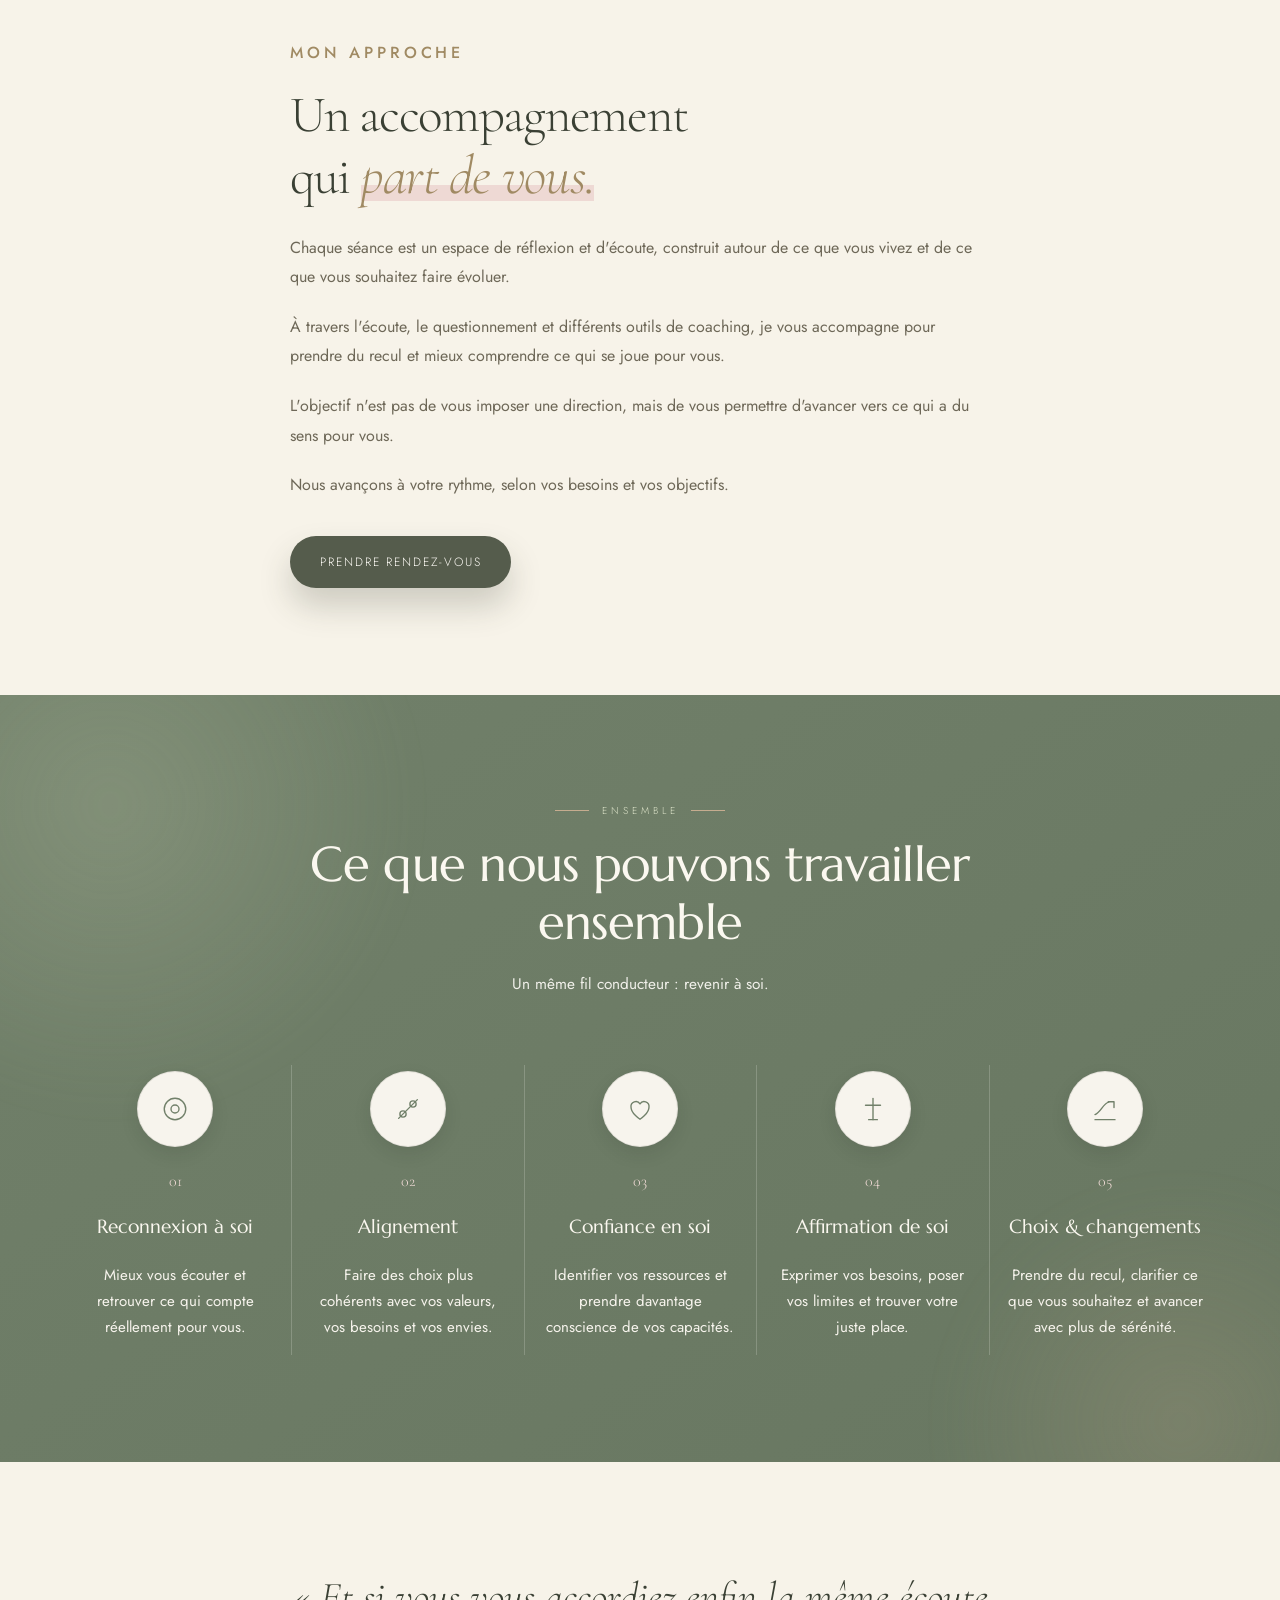
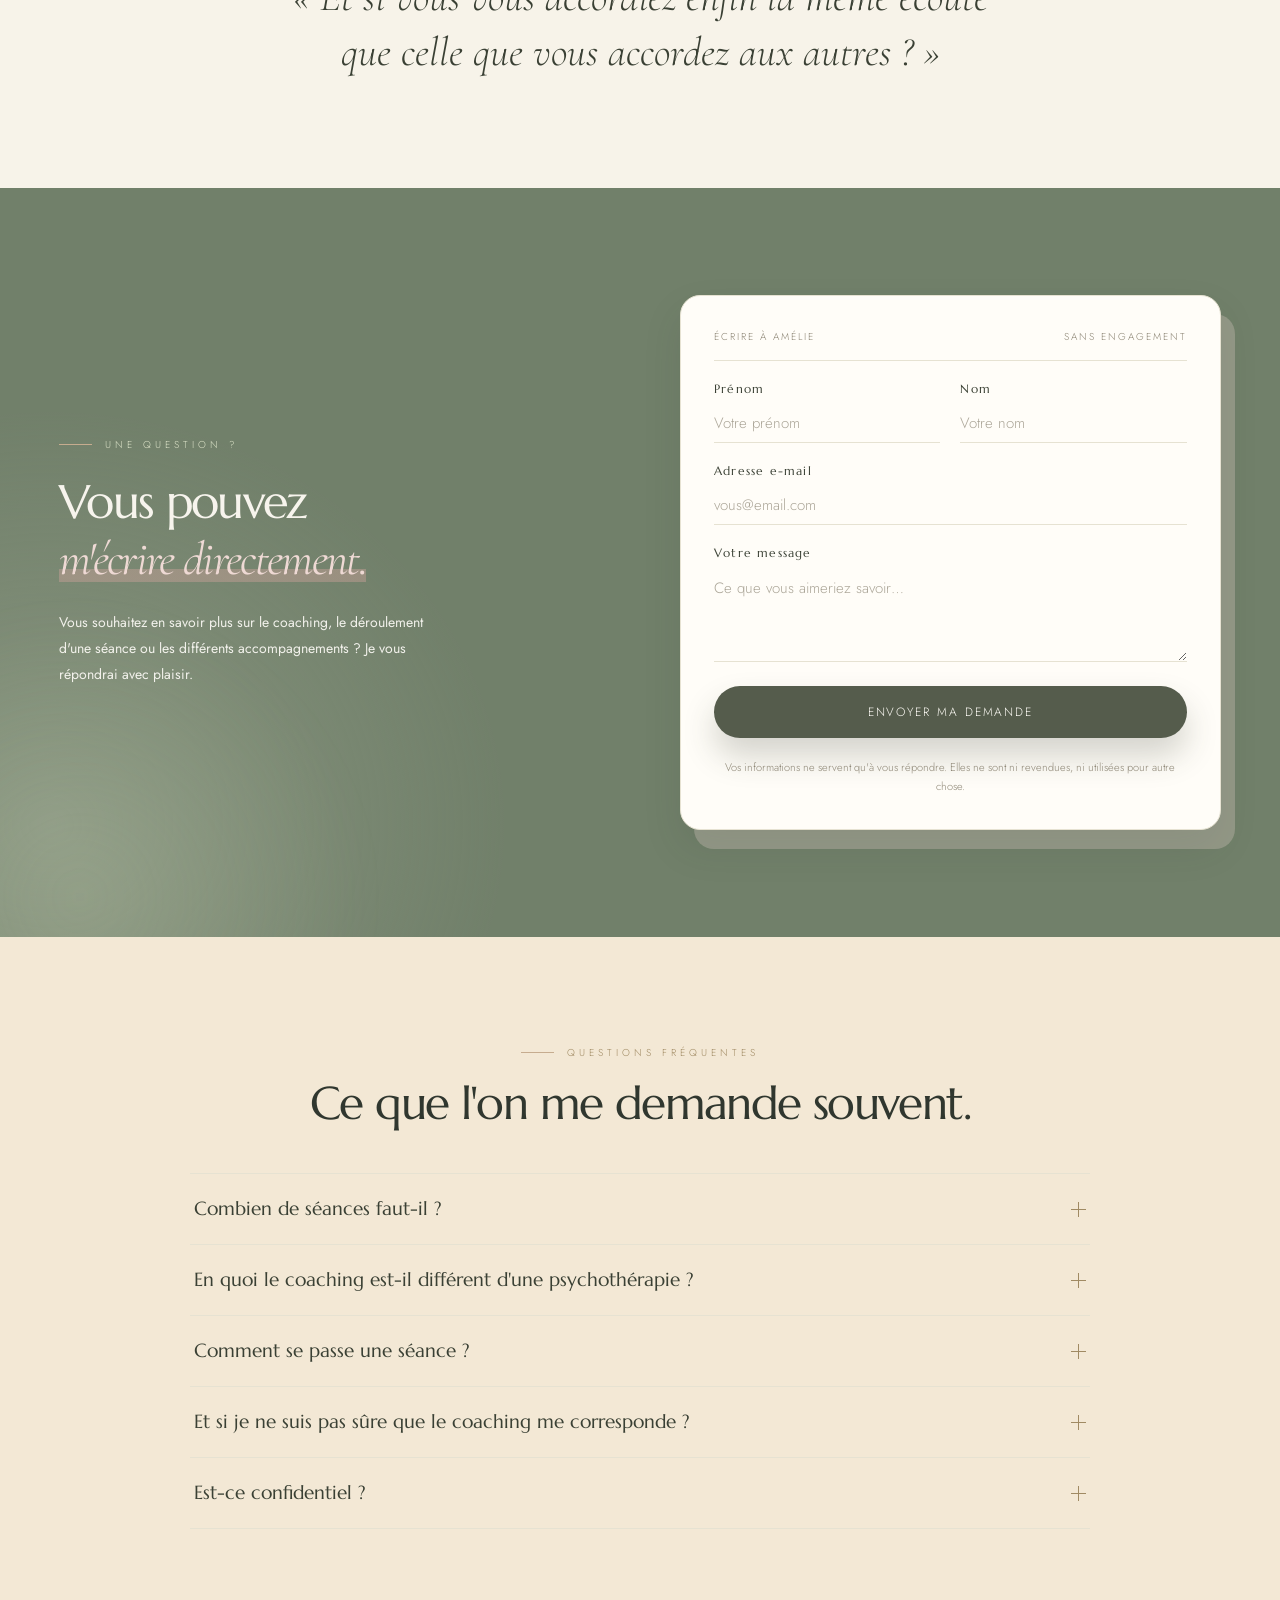
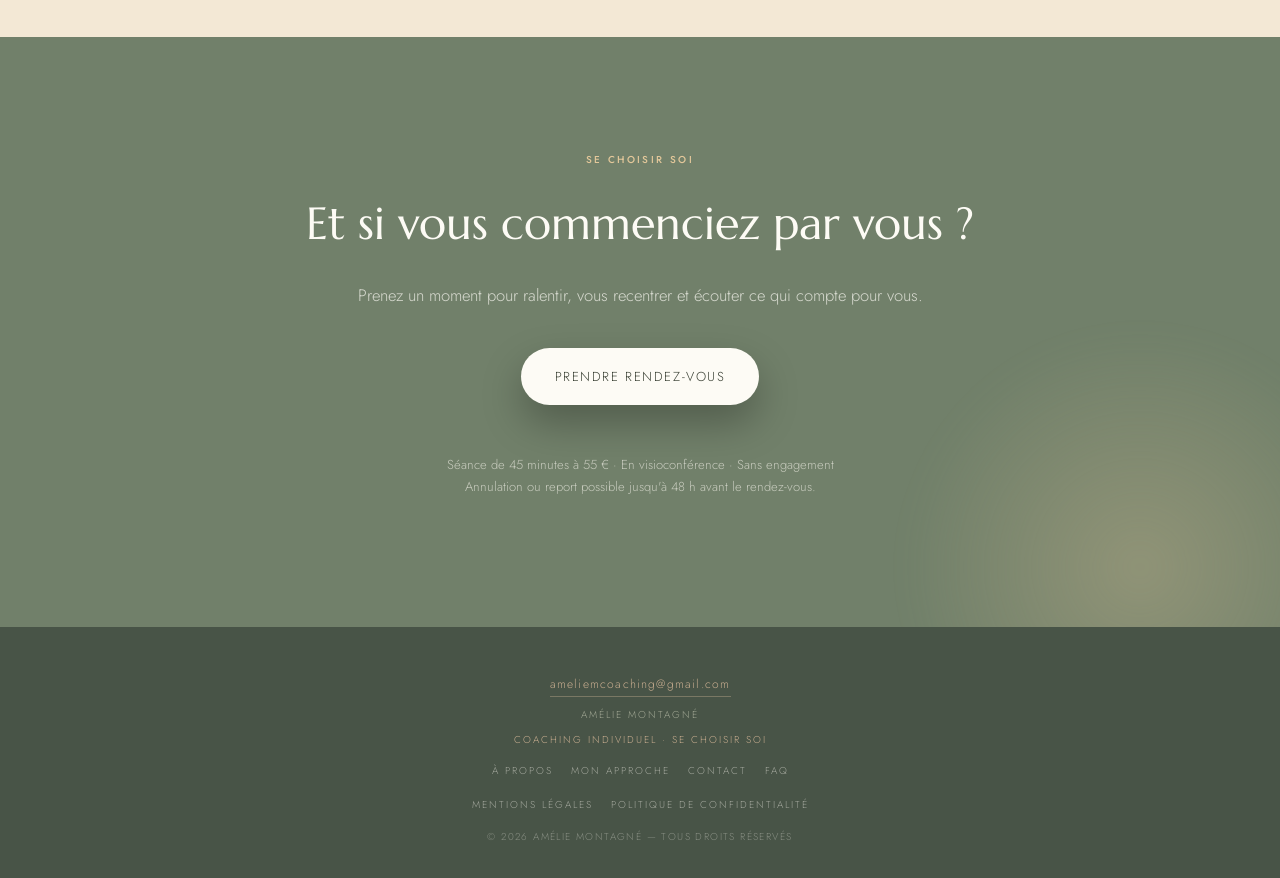
==== commit 28afab88: "Place Contact avant FAQ dans les menus Le desaccord de depart etait entre l'ordre du menu et celui d" ====
--- a/public/index.html
+++ b/public/index.html
@@ -29,8 +29,8 @@
         <nav class="nav-links" aria-label="Navigation principale">
           <a href="#a-propos">À propos</a>
           <a href="#approche">Mon approche</a>
+          <a href="#contact">Contact</a>
           <a href="#faq">FAQ</a>
-          <a href="#contact">Contact</a>
         </nav>
         <a class="nav-cta js-book" href="#" aria-disabled="true">Prendre rendez-vous</a>
         <button class="burger" type="button" aria-label="Ouvrir le menu" aria-expanded="false" aria-controls="menu">
@@ -352,8 +352,8 @@
     <nav class="foot-links" aria-label="Navigation du site">
       <a href="#a-propos">À propos</a>
       <a href="#approche">Mon approche</a>
+      <a href="#contact">Contact</a>
       <a href="#faq">FAQ</a>
-      <a href="#contact">Contact</a>
     </nav>
 
     <nav class="foot-links" aria-label="Liens légaux">
@@ -377,8 +377,8 @@
   <nav class="menu-links" aria-label="Navigation mobile">
     <a href="#a-propos">À propos</a>
     <a href="#approche">Mon approche</a>
+    <a href="#contact">Contact</a>
     <a href="#faq">FAQ</a>
-    <a href="#contact">Contact</a>
   </nav>
   <a class="menu-cta js-book" href="#" aria-disabled="true">Prendre rendez-vous</a>
 </div>
